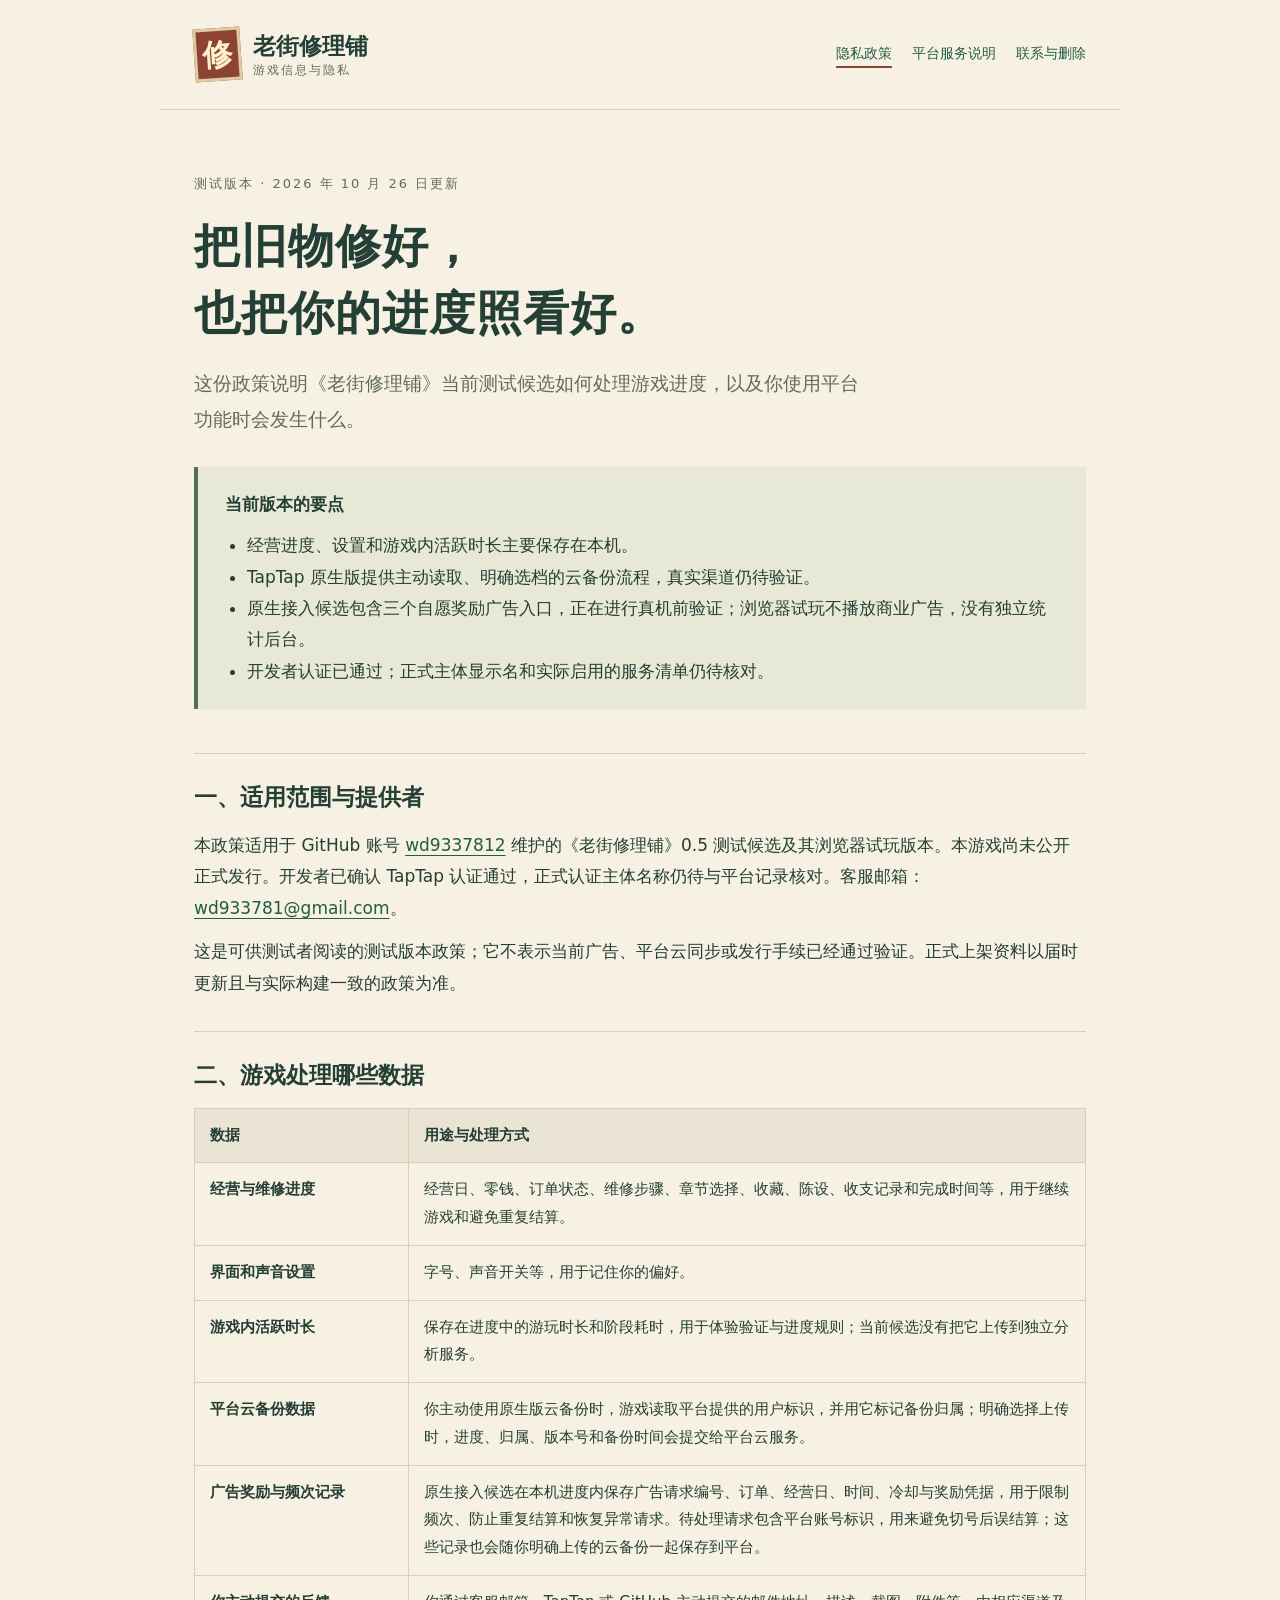
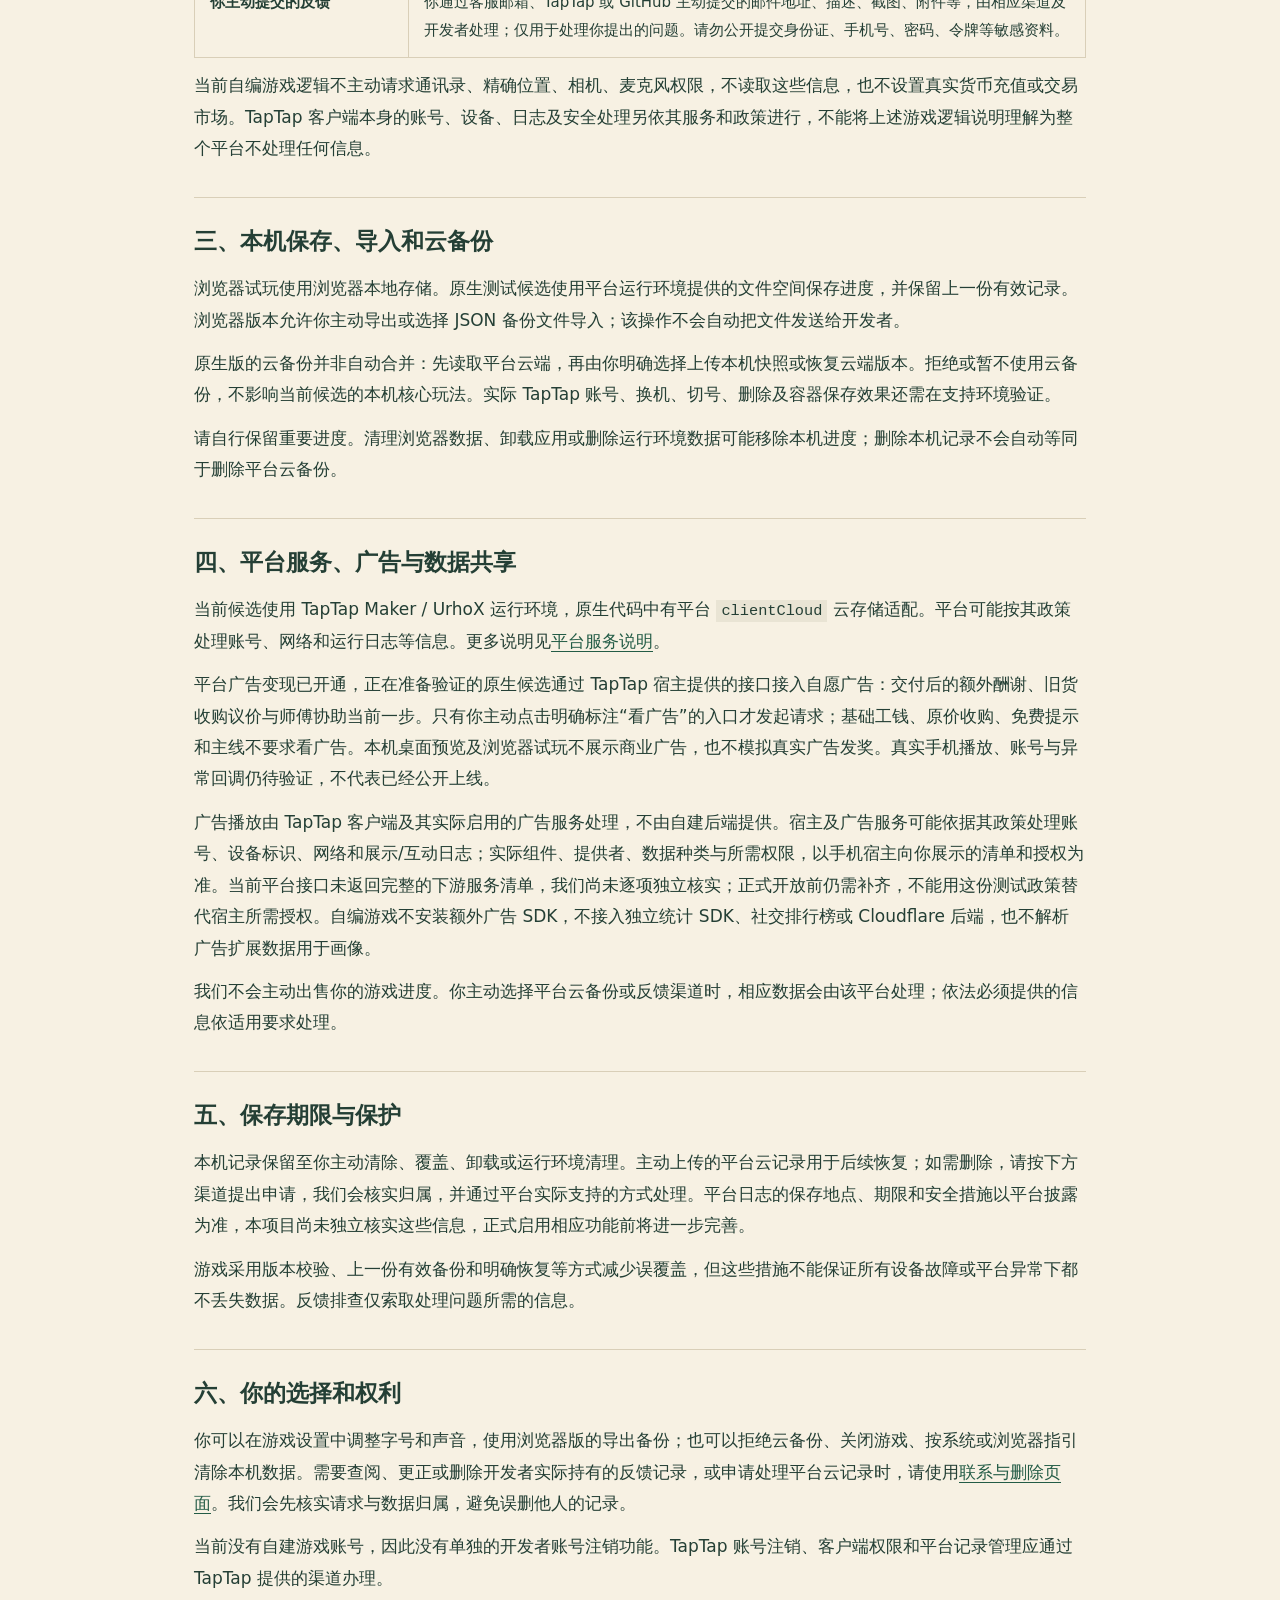
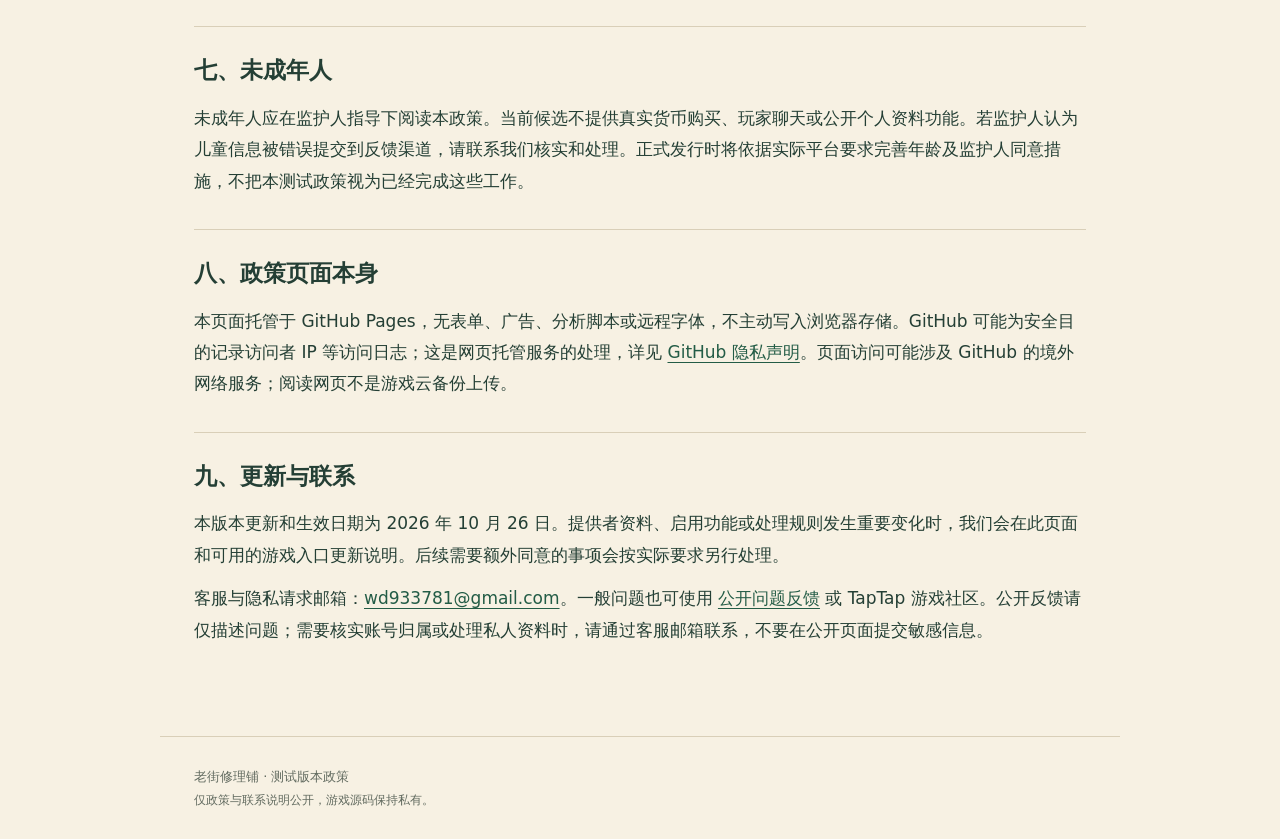
==== index.html @ c878b667 "Publish repair shop test privacy policy and service disclosures" ====
<!doctype html>
<html lang="zh-CN">
<head>
<meta charset="utf-8"><meta name="viewport" content="width=device-width,initial-scale=1">
<meta name="description" content="老街修理铺测试版本隐私政策：本机进度、主动云备份、平台服务及隐私联系渠道。">
<meta name="referrer" content="no-referrer"><meta name="color-scheme" content="light">
<title>隐私政策 · 老街修理铺</title>
<link rel="stylesheet" href="style.css">
</head>
<body>
<header><div class="brand"><span class="seal" aria-hidden="true">修</span><span>老街修理铺<small>游戏信息与隐私</small></span></div><nav aria-label="政策导航"><a aria-current="page" href="./">隐私政策</a><a href="services.html">平台服务说明</a><a href="contact.html">联系与删除</a></nav></header>
<main>
<p class="eyebrow">测试版本 · 2026 年 10 月 26 日更新</p>
<h1>把旧物修好，<br>也把你的进度照看好。</h1>
<p class="lead">这份政策说明《老街修理铺》当前测试候选如何处理游戏进度，以及你使用平台功能时会发生什么。</p>
<aside><strong>当前版本的要点</strong><ul><li>经营进度、设置和游戏内活跃时长主要保存在本机。</li><li>TapTap 原生版提供主动读取、明确选档的云备份流程，真实渠道仍待验证。</li><li>原生接入候选包含三个自愿奖励广告入口，正在进行真机前验证；浏览器试玩不播放商业广告，没有独立统计后台。</li><li>开发者认证已通过；正式主体显示名和实际启用的服务清单仍待核对。</li></ul></aside>
<section><h2>一、适用范围与提供者</h2><p>本政策适用于 GitHub 账号 <a href="https://github.com/wd9337812" rel="noopener noreferrer">wd9337812</a> 维护的《老街修理铺》0.5 测试候选及其浏览器试玩版本。本游戏尚未公开正式发行。开发者已确认 TapTap 认证通过，正式认证主体名称仍待与平台记录核对。客服邮箱：<a href="mailto:wd933781@gmail.com">wd933781@gmail.com</a>。</p><p>这是可供测试者阅读的测试版本政策；它不表示当前广告、平台云同步或发行手续已经通过验证。正式上架资料以届时更新且与实际构建一致的政策为准。</p></section>
<section><h2>二、游戏处理哪些数据</h2><div class="table-wrap"><table><thead><tr><th>数据</th><th>用途与处理方式</th></tr></thead><tbody><tr><td>经营与维修进度</td><td>经营日、零钱、订单状态、维修步骤、章节选择、收藏、陈设、收支记录和完成时间等，用于继续游戏和避免重复结算。</td></tr><tr><td>界面和声音设置</td><td>字号、声音开关等，用于记住你的偏好。</td></tr><tr><td>游戏内活跃时长</td><td>保存在进度中的游玩时长和阶段耗时，用于体验验证与进度规则；当前候选没有把它上传到独立分析服务。</td></tr><tr><td>平台云备份数据</td><td>你主动使用原生版云备份时，游戏读取平台提供的用户标识，并用它标记备份归属；明确选择上传时，进度、归属、版本号和备份时间会提交给平台云服务。</td></tr><tr><td>广告奖励与频次记录</td><td>原生接入候选在本机进度内保存广告请求编号、订单、经营日、时间、冷却与奖励凭据，用于限制频次、防止重复结算和恢复异常请求。待处理请求包含平台账号标识，用来避免切号后误结算；这些记录也会随你明确上传的云备份一起保存到平台。</td></tr><tr><td>你主动提交的反馈</td><td>你通过客服邮箱、TapTap 或 GitHub 主动提交的邮件地址、描述、截图、附件等，由相应渠道及开发者处理；仅用于处理你提出的问题。请勿公开提交身份证、手机号、密码、令牌等敏感资料。</td></tr></tbody></table></div><p>当前自编游戏逻辑不主动请求通讯录、精确位置、相机、麦克风权限，不读取这些信息，也不设置真实货币充值或交易市场。TapTap 客户端本身的账号、设备、日志及安全处理另依其服务和政策进行，不能将上述游戏逻辑说明理解为整个平台不处理任何信息。</p></section>
<section><h2>三、本机保存、导入和云备份</h2><p>浏览器试玩使用浏览器本地存储。原生测试候选使用平台运行环境提供的文件空间保存进度，并保留上一份有效记录。浏览器版本允许你主动导出或选择 JSON 备份文件导入；该操作不会自动把文件发送给开发者。</p><p>原生版的云备份并非自动合并：先读取平台云端，再由你明确选择上传本机快照或恢复云端版本。拒绝或暂不使用云备份，不影响当前候选的本机核心玩法。实际 TapTap 账号、换机、切号、删除及容器保存效果还需在支持环境验证。</p><p>请自行保留重要进度。清理浏览器数据、卸载应用或删除运行环境数据可能移除本机进度；删除本机记录不会自动等同于删除平台云备份。</p></section>
<section><h2>四、平台服务、广告与数据共享</h2><p>当前候选使用 TapTap Maker / UrhoX 运行环境，原生代码中有平台 <code>clientCloud</code> 云存储适配。平台可能按其政策处理账号、网络和运行日志等信息。更多说明见<a href="services.html">平台服务说明</a>。</p><p>平台广告变现已开通，正在准备验证的原生候选通过 TapTap 宿主提供的接口接入自愿广告：交付后的额外酬谢、旧货收购议价与师傅协助当前一步。只有你主动点击明确标注“看广告”的入口才发起请求；基础工钱、原价收购、免费提示和主线不要求看广告。本机桌面预览及浏览器试玩不展示商业广告，也不模拟真实广告发奖。真实手机播放、账号与异常回调仍待验证，不代表已经公开上线。</p><p>广告播放由 TapTap 客户端及其实际启用的广告服务处理，不由自建后端提供。宿主及广告服务可能依据其政策处理账号、设备标识、网络和展示/互动日志；实际组件、提供者、数据种类与所需权限，以手机宿主向你展示的清单和授权为准。当前平台接口未返回完整的下游服务清单，我们尚未逐项独立核实；正式开放前仍需补齐，不能用这份测试政策替代宿主所需授权。自编游戏不安装额外广告 SDK，不接入独立统计 SDK、社交排行榜或 Cloudflare 后端，也不解析广告扩展数据用于画像。</p><p>我们不会主动出售你的游戏进度。你主动选择平台云备份或反馈渠道时，相应数据会由该平台处理；依法必须提供的信息依适用要求处理。</p></section>
<section><h2>五、保存期限与保护</h2><p>本机记录保留至你主动清除、覆盖、卸载或运行环境清理。主动上传的平台云记录用于后续恢复；如需删除，请按下方渠道提出申请，我们会核实归属，并通过平台实际支持的方式处理。平台日志的保存地点、期限和安全措施以平台披露为准，本项目尚未独立核实这些信息，正式启用相应功能前将进一步完善。</p><p>游戏采用版本校验、上一份有效备份和明确恢复等方式减少误覆盖，但这些措施不能保证所有设备故障或平台异常下都不丢失数据。反馈排查仅索取处理问题所需的信息。</p></section>
<section><h2>六、你的选择和权利</h2><p>你可以在游戏设置中调整字号和声音，使用浏览器版的导出备份；也可以拒绝云备份、关闭游戏、按系统或浏览器指引清除本机数据。需要查阅、更正或删除开发者实际持有的反馈记录，或申请处理平台云记录时，请使用<a href="contact.html">联系与删除页面</a>。我们会先核实请求与数据归属，避免误删他人的记录。</p><p>当前没有自建游戏账号，因此没有单独的开发者账号注销功能。TapTap 账号注销、客户端权限和平台记录管理应通过 TapTap 提供的渠道办理。</p></section>
<section><h2>七、未成年人</h2><p>未成年人应在监护人指导下阅读本政策。当前候选不提供真实货币购买、玩家聊天或公开个人资料功能。若监护人认为儿童信息被错误提交到反馈渠道，请联系我们核实和处理。正式发行时将依据实际平台要求完善年龄及监护人同意措施，不把本测试政策视为已经完成这些工作。</p></section>
<section><h2>八、政策页面本身</h2><p>本页面托管于 GitHub Pages，无表单、广告、分析脚本或远程字体，不主动写入浏览器存储。GitHub 可能为安全目的记录访问者 IP 等访问日志；这是网页托管服务的处理，详见 <a href="https://docs.github.com/en/site-policy/privacy-policies/github-general-privacy-statement" rel="noopener noreferrer">GitHub 隐私声明</a>。页面访问可能涉及 GitHub 的境外网络服务；阅读网页不是游戏云备份上传。</p></section>
<section><h2>九、更新与联系</h2><p>本版本更新和生效日期为 2026 年 10 月 26 日。提供者资料、启用功能或处理规则发生重要变化时，我们会在此页面和可用的游戏入口更新说明。后续需要额外同意的事项会按实际要求另行处理。</p><p>客服与隐私请求邮箱：<a href="mailto:wd933781@gmail.com">wd933781@gmail.com</a>。一般问题也可使用 <a href="https://github.com/wd9337812/repairstore-privacy/issues" rel="noopener noreferrer">公开问题反馈</a> 或 TapTap 游戏社区。公开反馈请仅描述问题；需要核实账号归属或处理私人资料时，请通过客服邮箱联系，不要在公开页面提交敏感信息。</p></section>
</main><footer>老街修理铺 · 测试版本政策<span>仅政策与联系说明公开，游戏源码保持私有。</span></footer>
</body></html>
---- style.css ----
:root{color-scheme:light;--ink:#243f35;--muted:#626b60;--paper:#f7f1e3;--line:#d9cfb8;--accent:#8d4234}*{box-sizing:border-box}html{scroll-behavior:smooth}body{margin:0;background:var(--paper);color:var(--ink);font:17px/1.85 system-ui,-apple-system,"Microsoft YaHei",sans-serif}a{color:#235c46;text-underline-offset:4px;overflow-wrap:anywhere}a:hover{color:var(--accent)}header,main,footer{max-width:960px;margin:auto;padding:28px 34px}header{display:flex;justify-content:space-between;gap:22px;align-items:center;border-bottom:1px solid var(--line)}.brand{display:flex;align-items:center;gap:12px;font-weight:700;font-size:23px;line-height:1.4}.brand small{display:block;font-size:12px;font-weight:400;color:var(--muted);letter-spacing:2px}.seal{display:grid;place-items:center;background:var(--accent);color:#fff0cc;width:47px;height:53px;font-size:30px;transform:rotate(-4deg);border:3px solid #decba3}nav{display:flex;gap:20px;font-size:14px}nav a{text-decoration:none}nav a[aria-current]{border-bottom:2px solid var(--accent)}main{padding-top:50px;padding-bottom:58px}.eyebrow{font-size:13px;letter-spacing:2px;color:var(--muted)}h1{font-size:clamp(29px,5vw,46px);line-height:1.45;letter-spacing:1px;margin:17px 0 20px}h2{font-size:23px;line-height:1.5;margin:0 0 15px}.lead{max-width:680px;font-size:19px;color:var(--muted)}aside{margin:30px 0 44px;padding:22px 27px;background:#e8e8d6;border-left:4px solid #526e52}aside ul{padding-left:22px;margin:10px 0 0}section{margin:32px 0;padding-top:26px;border-top:1px solid var(--line)}p{margin:12px 0}table{width:100%;border-collapse:collapse;min-width:0;font-size:15px}td,th{border:1px solid var(--line);padding:13px 15px;text-align:left;vertical-align:top}th{background:#e9e4d4}td:first-child{width:24%;font-weight:600}.table-wrap{width:100%;overflow-x:auto}code{padding:2px 5px;background:#e9e4d4;font-size:.9em}footer{border-top:1px solid var(--line);font-size:13px;color:var(--muted)}footer span{display:block;font-size:12px}@media(max-width:600px){body{font-size:16px}header,main,footer{padding-left:20px;padding-right:20px}header{align-items:flex-start;flex-direction:column;padding-top:20px;padding-bottom:20px;gap:16px}nav{gap:20px;font-size:14px}main{padding-top:27px}h2{font-size:21px}.lead{font-size:17px}aside{padding:17px 18px}td,th{padding:10px 9px;font-size:14px}td:first-child{width:29%}}@media(prefers-reduced-motion:reduce){html{scroll-behavior:auto}}@media print{body{background:white}header nav{display:none}main{padding-top:12px}a{color:inherit}aside{break-inside:avoid}section{break-inside:auto}}
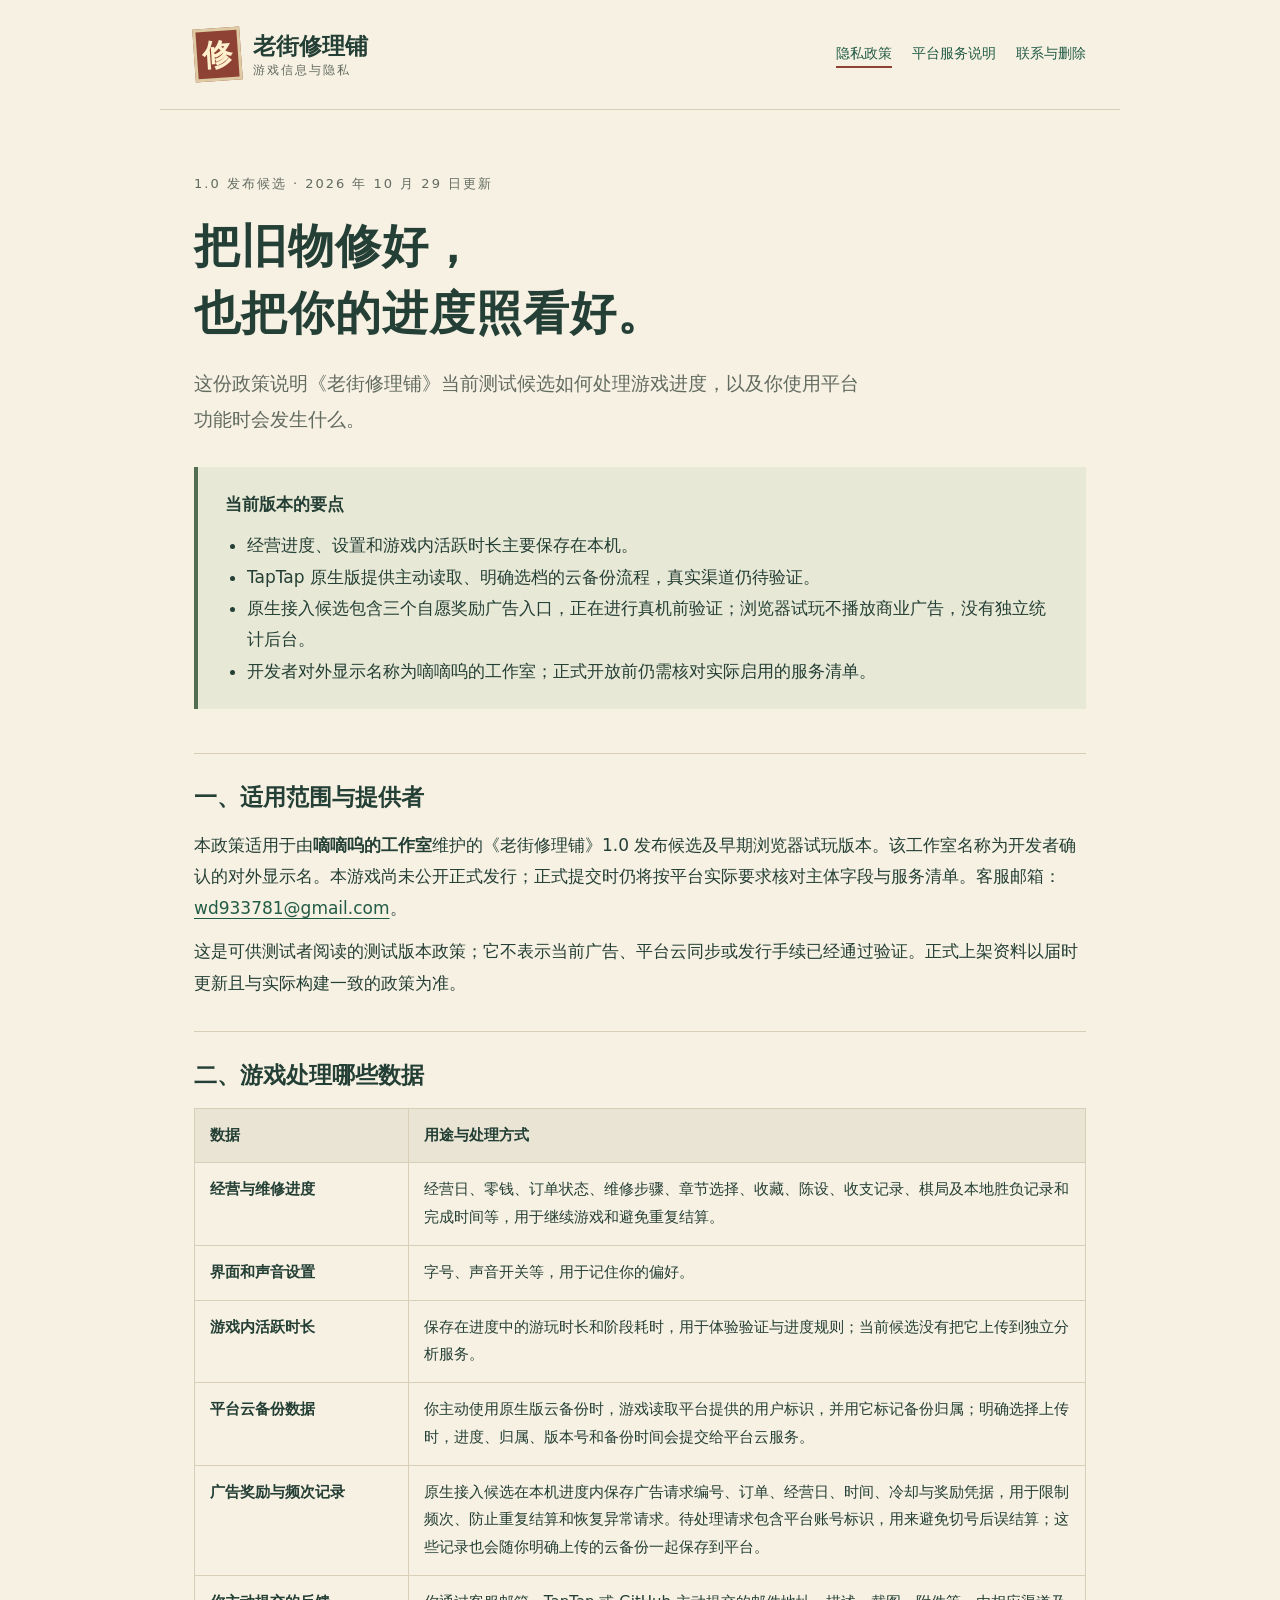
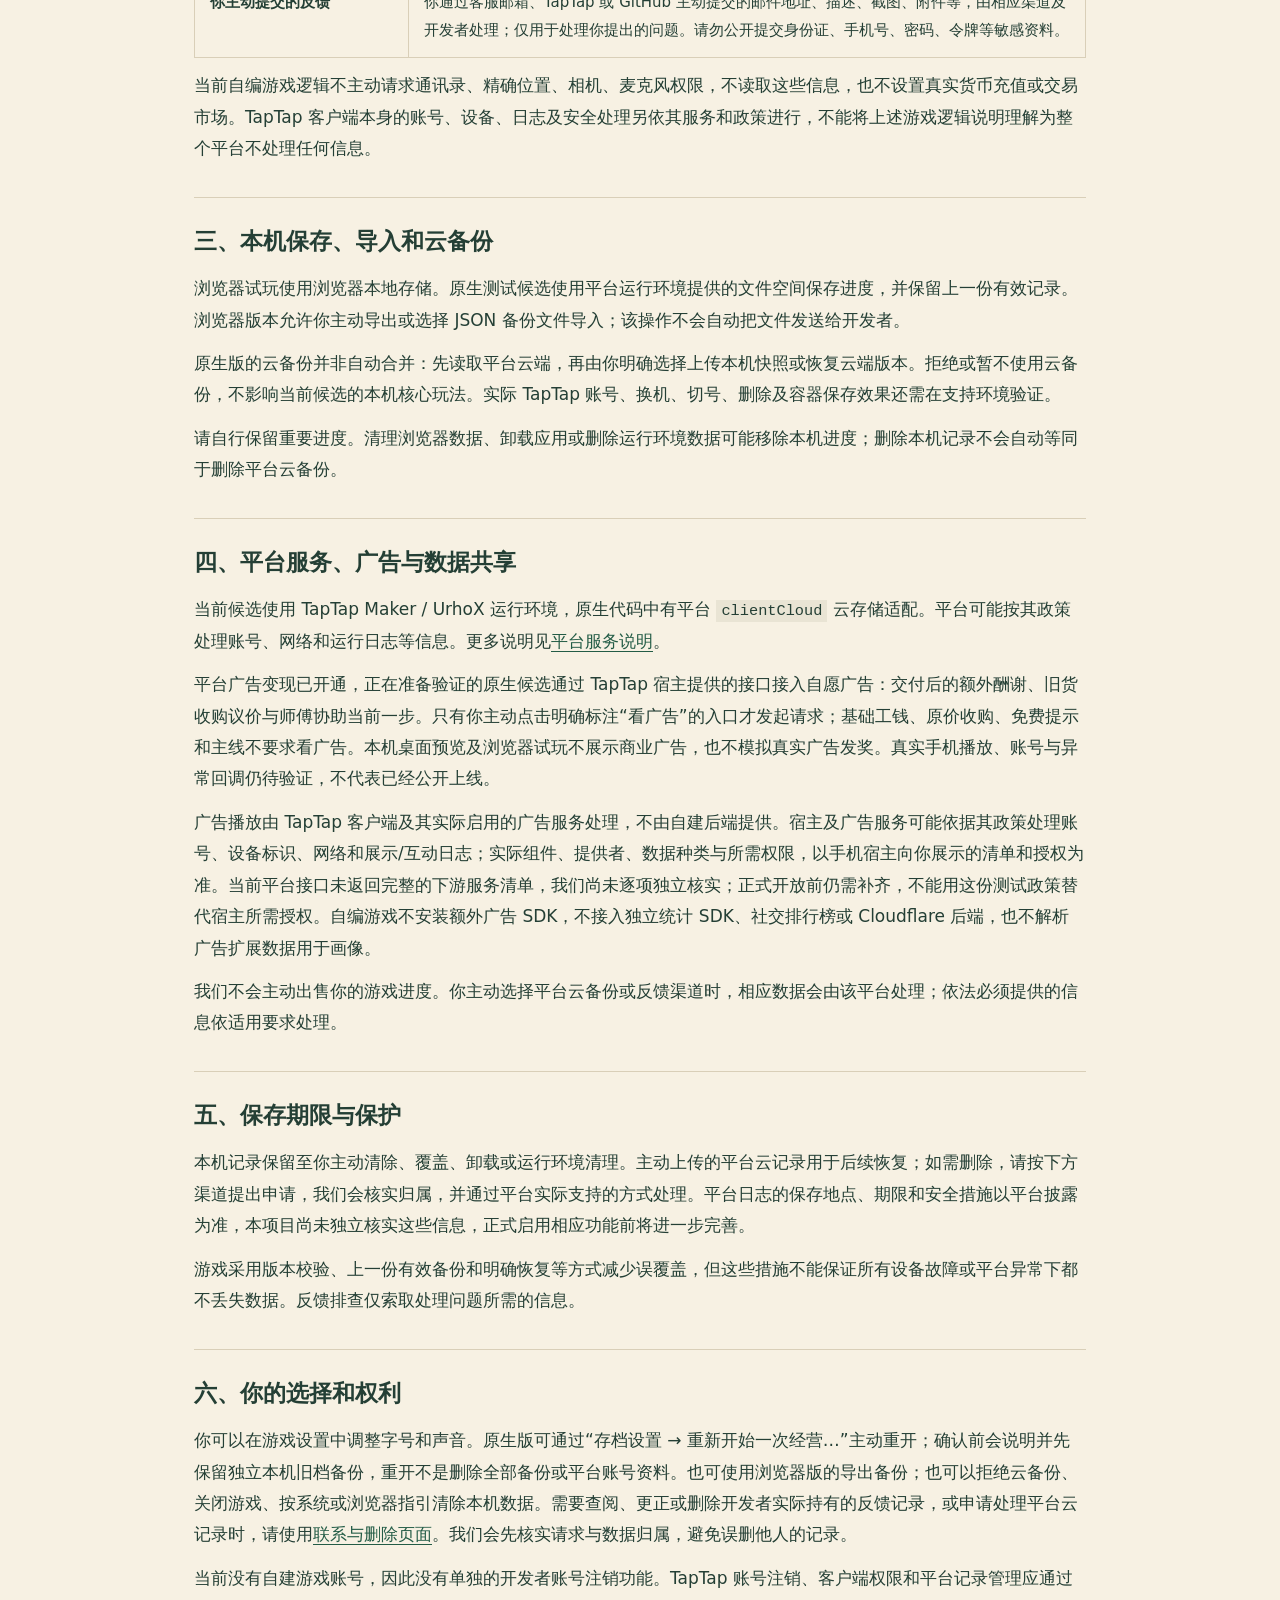
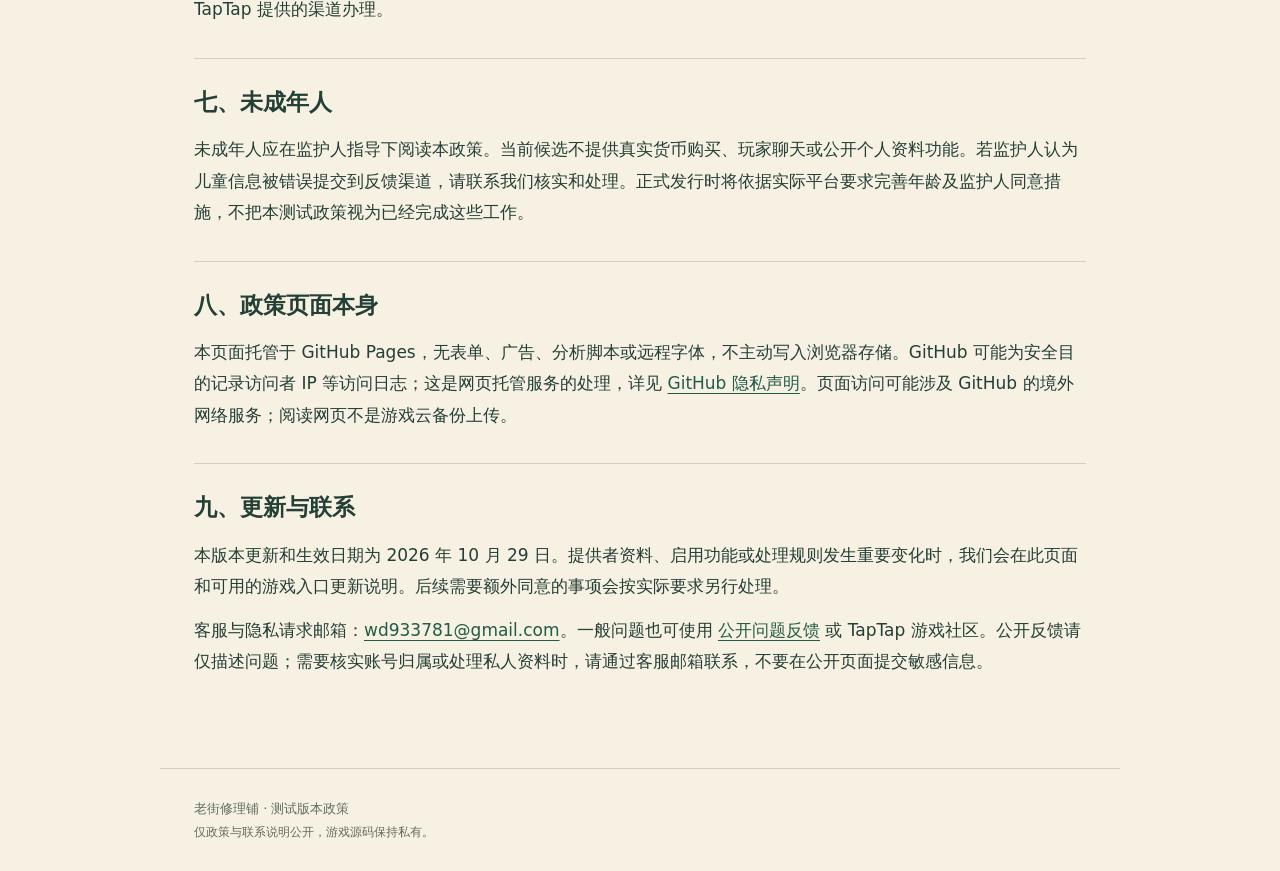
==== commit 8dbd1866: "Update candidate policy for confirmed studio and v1.0 progress" ====
--- a/index.html
+++ b/index.html
@@ -10,18 +10,18 @@
 <body>
 <header><div class="brand"><span class="seal" aria-hidden="true">修</span><span>老街修理铺<small>游戏信息与隐私</small></span></div><nav aria-label="政策导航"><a aria-current="page" href="./">隐私政策</a><a href="services.html">平台服务说明</a><a href="contact.html">联系与删除</a></nav></header>
 <main>
-<p class="eyebrow">测试版本 · 2026 年 10 月 26 日更新</p>
+<p class="eyebrow">1.0 发布候选 · 2026 年 10 月 29 日更新</p>
 <h1>把旧物修好，<br>也把你的进度照看好。</h1>
 <p class="lead">这份政策说明《老街修理铺》当前测试候选如何处理游戏进度，以及你使用平台功能时会发生什么。</p>
-<aside><strong>当前版本的要点</strong><ul><li>经营进度、设置和游戏内活跃时长主要保存在本机。</li><li>TapTap 原生版提供主动读取、明确选档的云备份流程，真实渠道仍待验证。</li><li>原生接入候选包含三个自愿奖励广告入口，正在进行真机前验证；浏览器试玩不播放商业广告，没有独立统计后台。</li><li>开发者认证已通过；正式主体显示名和实际启用的服务清单仍待核对。</li></ul></aside>
-<section><h2>一、适用范围与提供者</h2><p>本政策适用于 GitHub 账号 <a href="https://github.com/wd9337812" rel="noopener noreferrer">wd9337812</a> 维护的《老街修理铺》0.5 测试候选及其浏览器试玩版本。本游戏尚未公开正式发行。开发者已确认 TapTap 认证通过，正式认证主体名称仍待与平台记录核对。客服邮箱：<a href="mailto:wd933781@gmail.com">wd933781@gmail.com</a>。</p><p>这是可供测试者阅读的测试版本政策；它不表示当前广告、平台云同步或发行手续已经通过验证。正式上架资料以届时更新且与实际构建一致的政策为准。</p></section>
-<section><h2>二、游戏处理哪些数据</h2><div class="table-wrap"><table><thead><tr><th>数据</th><th>用途与处理方式</th></tr></thead><tbody><tr><td>经营与维修进度</td><td>经营日、零钱、订单状态、维修步骤、章节选择、收藏、陈设、收支记录和完成时间等，用于继续游戏和避免重复结算。</td></tr><tr><td>界面和声音设置</td><td>字号、声音开关等，用于记住你的偏好。</td></tr><tr><td>游戏内活跃时长</td><td>保存在进度中的游玩时长和阶段耗时，用于体验验证与进度规则；当前候选没有把它上传到独立分析服务。</td></tr><tr><td>平台云备份数据</td><td>你主动使用原生版云备份时，游戏读取平台提供的用户标识，并用它标记备份归属；明确选择上传时，进度、归属、版本号和备份时间会提交给平台云服务。</td></tr><tr><td>广告奖励与频次记录</td><td>原生接入候选在本机进度内保存广告请求编号、订单、经营日、时间、冷却与奖励凭据，用于限制频次、防止重复结算和恢复异常请求。待处理请求包含平台账号标识，用来避免切号后误结算；这些记录也会随你明确上传的云备份一起保存到平台。</td></tr><tr><td>你主动提交的反馈</td><td>你通过客服邮箱、TapTap 或 GitHub 主动提交的邮件地址、描述、截图、附件等，由相应渠道及开发者处理；仅用于处理你提出的问题。请勿公开提交身份证、手机号、密码、令牌等敏感资料。</td></tr></tbody></table></div><p>当前自编游戏逻辑不主动请求通讯录、精确位置、相机、麦克风权限，不读取这些信息，也不设置真实货币充值或交易市场。TapTap 客户端本身的账号、设备、日志及安全处理另依其服务和政策进行，不能将上述游戏逻辑说明理解为整个平台不处理任何信息。</p></section>
+<aside><strong>当前版本的要点</strong><ul><li>经营进度、设置和游戏内活跃时长主要保存在本机。</li><li>TapTap 原生版提供主动读取、明确选档的云备份流程，真实渠道仍待验证。</li><li>原生接入候选包含三个自愿奖励广告入口，正在进行真机前验证；浏览器试玩不播放商业广告，没有独立统计后台。</li><li>开发者对外显示名称为嘀嘀呜的工作室；正式开放前仍需核对实际启用的服务清单。</li></ul></aside>
+<section><h2>一、适用范围与提供者</h2><p>本政策适用于由<strong>嘀嘀呜的工作室</strong>维护的《老街修理铺》1.0 发布候选及早期浏览器试玩版本。该工作室名称为开发者确认的对外显示名。本游戏尚未公开正式发行；正式提交时仍将按平台实际要求核对主体字段与服务清单。客服邮箱：<a href="mailto:wd933781@gmail.com">wd933781@gmail.com</a>。</p><p>这是可供测试者阅读的测试版本政策；它不表示当前广告、平台云同步或发行手续已经通过验证。正式上架资料以届时更新且与实际构建一致的政策为准。</p></section>
+<section><h2>二、游戏处理哪些数据</h2><div class="table-wrap"><table><thead><tr><th>数据</th><th>用途与处理方式</th></tr></thead><tbody><tr><td>经营与维修进度</td><td>经营日、零钱、订单状态、维修步骤、章节选择、收藏、陈设、收支记录、棋局及本地胜负记录和完成时间等，用于继续游戏和避免重复结算。</td></tr><tr><td>界面和声音设置</td><td>字号、声音开关等，用于记住你的偏好。</td></tr><tr><td>游戏内活跃时长</td><td>保存在进度中的游玩时长和阶段耗时，用于体验验证与进度规则；当前候选没有把它上传到独立分析服务。</td></tr><tr><td>平台云备份数据</td><td>你主动使用原生版云备份时，游戏读取平台提供的用户标识，并用它标记备份归属；明确选择上传时，进度、归属、版本号和备份时间会提交给平台云服务。</td></tr><tr><td>广告奖励与频次记录</td><td>原生接入候选在本机进度内保存广告请求编号、订单、经营日、时间、冷却与奖励凭据，用于限制频次、防止重复结算和恢复异常请求。待处理请求包含平台账号标识，用来避免切号后误结算；这些记录也会随你明确上传的云备份一起保存到平台。</td></tr><tr><td>你主动提交的反馈</td><td>你通过客服邮箱、TapTap 或 GitHub 主动提交的邮件地址、描述、截图、附件等，由相应渠道及开发者处理；仅用于处理你提出的问题。请勿公开提交身份证、手机号、密码、令牌等敏感资料。</td></tr></tbody></table></div><p>当前自编游戏逻辑不主动请求通讯录、精确位置、相机、麦克风权限，不读取这些信息，也不设置真实货币充值或交易市场。TapTap 客户端本身的账号、设备、日志及安全处理另依其服务和政策进行，不能将上述游戏逻辑说明理解为整个平台不处理任何信息。</p></section>
 <section><h2>三、本机保存、导入和云备份</h2><p>浏览器试玩使用浏览器本地存储。原生测试候选使用平台运行环境提供的文件空间保存进度，并保留上一份有效记录。浏览器版本允许你主动导出或选择 JSON 备份文件导入；该操作不会自动把文件发送给开发者。</p><p>原生版的云备份并非自动合并：先读取平台云端，再由你明确选择上传本机快照或恢复云端版本。拒绝或暂不使用云备份，不影响当前候选的本机核心玩法。实际 TapTap 账号、换机、切号、删除及容器保存效果还需在支持环境验证。</p><p>请自行保留重要进度。清理浏览器数据、卸载应用或删除运行环境数据可能移除本机进度；删除本机记录不会自动等同于删除平台云备份。</p></section>
 <section><h2>四、平台服务、广告与数据共享</h2><p>当前候选使用 TapTap Maker / UrhoX 运行环境，原生代码中有平台 <code>clientCloud</code> 云存储适配。平台可能按其政策处理账号、网络和运行日志等信息。更多说明见<a href="services.html">平台服务说明</a>。</p><p>平台广告变现已开通，正在准备验证的原生候选通过 TapTap 宿主提供的接口接入自愿广告：交付后的额外酬谢、旧货收购议价与师傅协助当前一步。只有你主动点击明确标注“看广告”的入口才发起请求；基础工钱、原价收购、免费提示和主线不要求看广告。本机桌面预览及浏览器试玩不展示商业广告，也不模拟真实广告发奖。真实手机播放、账号与异常回调仍待验证，不代表已经公开上线。</p><p>广告播放由 TapTap 客户端及其实际启用的广告服务处理，不由自建后端提供。宿主及广告服务可能依据其政策处理账号、设备标识、网络和展示/互动日志；实际组件、提供者、数据种类与所需权限，以手机宿主向你展示的清单和授权为准。当前平台接口未返回完整的下游服务清单，我们尚未逐项独立核实；正式开放前仍需补齐，不能用这份测试政策替代宿主所需授权。自编游戏不安装额外广告 SDK，不接入独立统计 SDK、社交排行榜或 Cloudflare 后端，也不解析广告扩展数据用于画像。</p><p>我们不会主动出售你的游戏进度。你主动选择平台云备份或反馈渠道时，相应数据会由该平台处理；依法必须提供的信息依适用要求处理。</p></section>
 <section><h2>五、保存期限与保护</h2><p>本机记录保留至你主动清除、覆盖、卸载或运行环境清理。主动上传的平台云记录用于后续恢复；如需删除，请按下方渠道提出申请，我们会核实归属，并通过平台实际支持的方式处理。平台日志的保存地点、期限和安全措施以平台披露为准，本项目尚未独立核实这些信息，正式启用相应功能前将进一步完善。</p><p>游戏采用版本校验、上一份有效备份和明确恢复等方式减少误覆盖，但这些措施不能保证所有设备故障或平台异常下都不丢失数据。反馈排查仅索取处理问题所需的信息。</p></section>
-<section><h2>六、你的选择和权利</h2><p>你可以在游戏设置中调整字号和声音，使用浏览器版的导出备份；也可以拒绝云备份、关闭游戏、按系统或浏览器指引清除本机数据。需要查阅、更正或删除开发者实际持有的反馈记录，或申请处理平台云记录时，请使用<a href="contact.html">联系与删除页面</a>。我们会先核实请求与数据归属，避免误删他人的记录。</p><p>当前没有自建游戏账号，因此没有单独的开发者账号注销功能。TapTap 账号注销、客户端权限和平台记录管理应通过 TapTap 提供的渠道办理。</p></section>
+<section><h2>六、你的选择和权利</h2><p>你可以在游戏设置中调整字号和声音。原生版可通过“存档设置 → 重新开始一次经营…”主动重开；确认前会说明并先保留独立本机旧档备份，重开不是删除全部备份或平台账号资料。也可使用浏览器版的导出备份；也可以拒绝云备份、关闭游戏、按系统或浏览器指引清除本机数据。需要查阅、更正或删除开发者实际持有的反馈记录，或申请处理平台云记录时，请使用<a href="contact.html">联系与删除页面</a>。我们会先核实请求与数据归属，避免误删他人的记录。</p><p>当前没有自建游戏账号，因此没有单独的开发者账号注销功能。TapTap 账号注销、客户端权限和平台记录管理应通过 TapTap 提供的渠道办理。</p></section>
 <section><h2>七、未成年人</h2><p>未成年人应在监护人指导下阅读本政策。当前候选不提供真实货币购买、玩家聊天或公开个人资料功能。若监护人认为儿童信息被错误提交到反馈渠道，请联系我们核实和处理。正式发行时将依据实际平台要求完善年龄及监护人同意措施，不把本测试政策视为已经完成这些工作。</p></section>
 <section><h2>八、政策页面本身</h2><p>本页面托管于 GitHub Pages，无表单、广告、分析脚本或远程字体，不主动写入浏览器存储。GitHub 可能为安全目的记录访问者 IP 等访问日志；这是网页托管服务的处理，详见 <a href="https://docs.github.com/en/site-policy/privacy-policies/github-general-privacy-statement" rel="noopener noreferrer">GitHub 隐私声明</a>。页面访问可能涉及 GitHub 的境外网络服务；阅读网页不是游戏云备份上传。</p></section>
-<section><h2>九、更新与联系</h2><p>本版本更新和生效日期为 2026 年 10 月 26 日。提供者资料、启用功能或处理规则发生重要变化时，我们会在此页面和可用的游戏入口更新说明。后续需要额外同意的事项会按实际要求另行处理。</p><p>客服与隐私请求邮箱：<a href="mailto:wd933781@gmail.com">wd933781@gmail.com</a>。一般问题也可使用 <a href="https://github.com/wd9337812/repairstore-privacy/issues" rel="noopener noreferrer">公开问题反馈</a> 或 TapTap 游戏社区。公开反馈请仅描述问题；需要核实账号归属或处理私人资料时，请通过客服邮箱联系，不要在公开页面提交敏感信息。</p></section>
+<section><h2>九、更新与联系</h2><p>本版本更新和生效日期为 2026 年 10 月 29 日。提供者资料、启用功能或处理规则发生重要变化时，我们会在此页面和可用的游戏入口更新说明。后续需要额外同意的事项会按实际要求另行处理。</p><p>客服与隐私请求邮箱：<a href="mailto:wd933781@gmail.com">wd933781@gmail.com</a>。一般问题也可使用 <a href="https://github.com/wd9337812/repairstore-privacy/issues" rel="noopener noreferrer">公开问题反馈</a> 或 TapTap 游戏社区。公开反馈请仅描述问题；需要核实账号归属或处理私人资料时，请通过客服邮箱联系，不要在公开页面提交敏感信息。</p></section>
 </main><footer>老街修理铺 · 测试版本政策<span>仅政策与联系说明公开，游戏源码保持私有。</span></footer>
 </body></html>
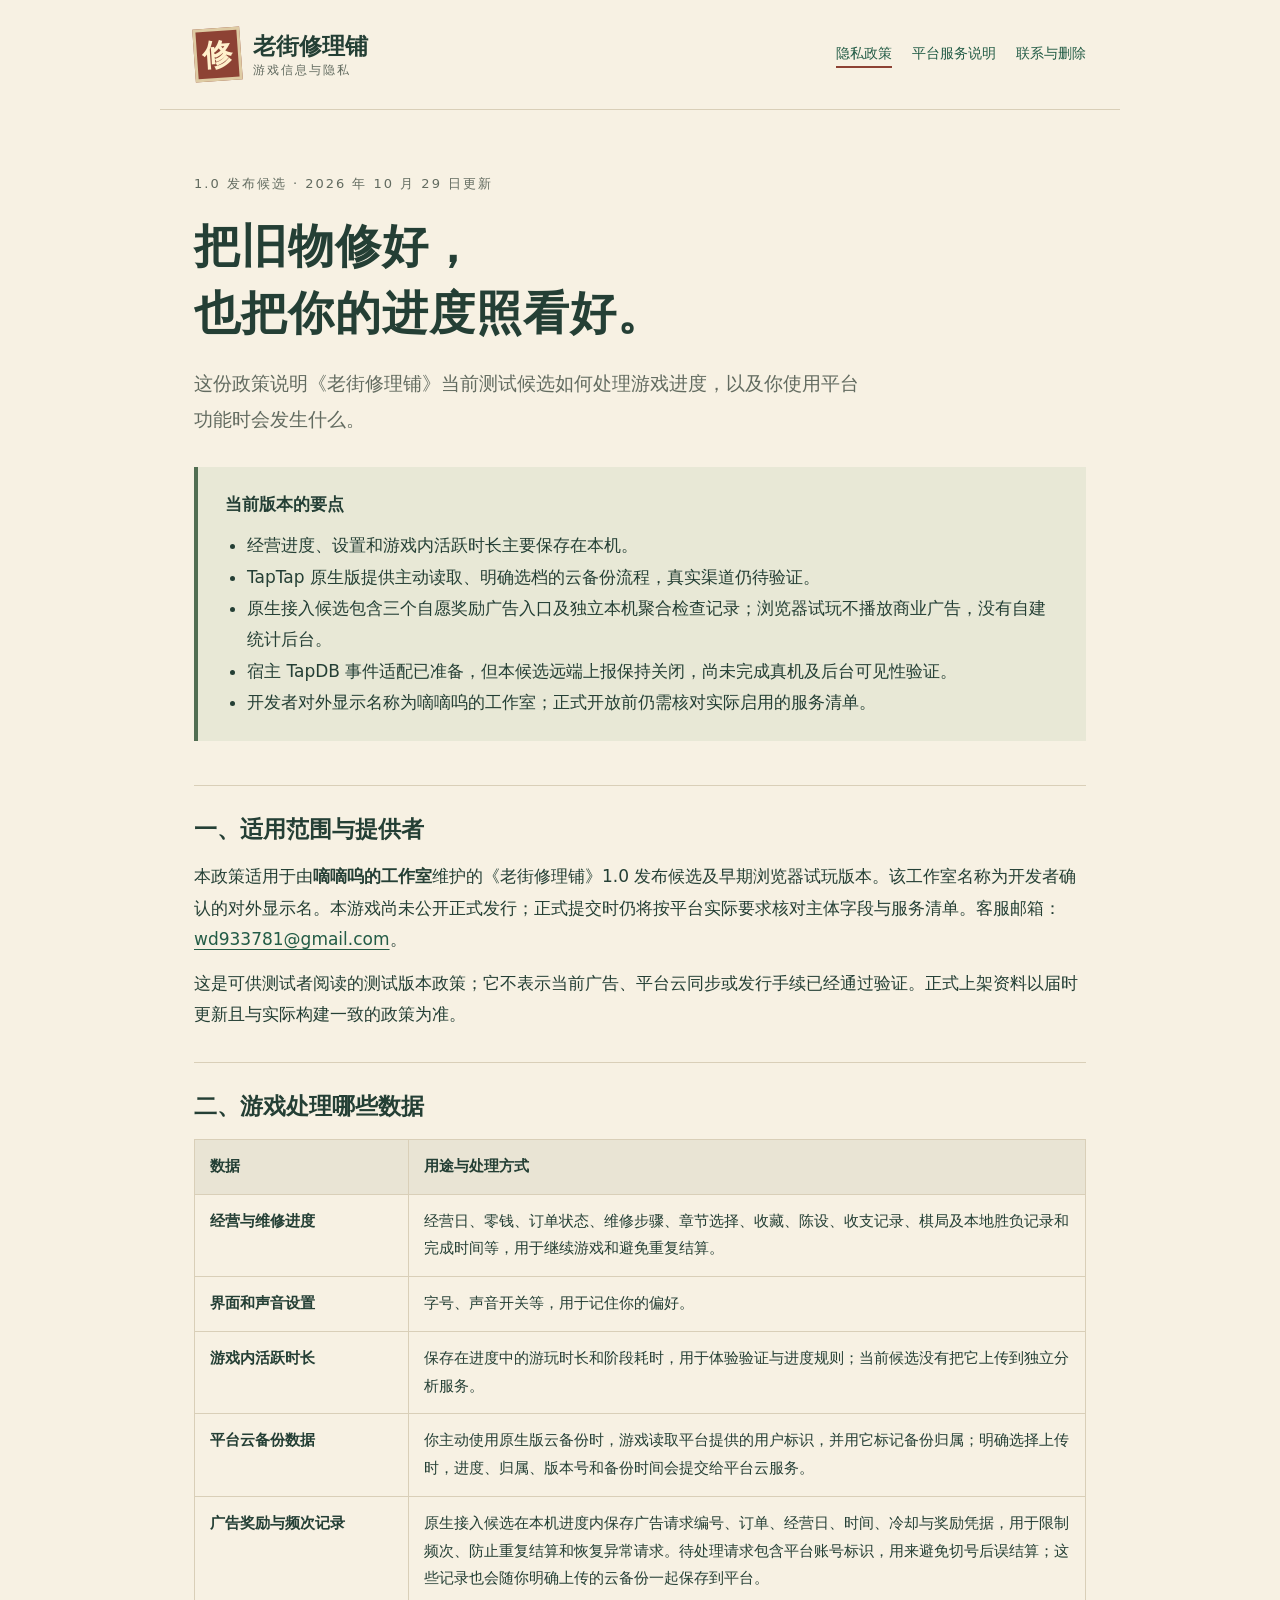
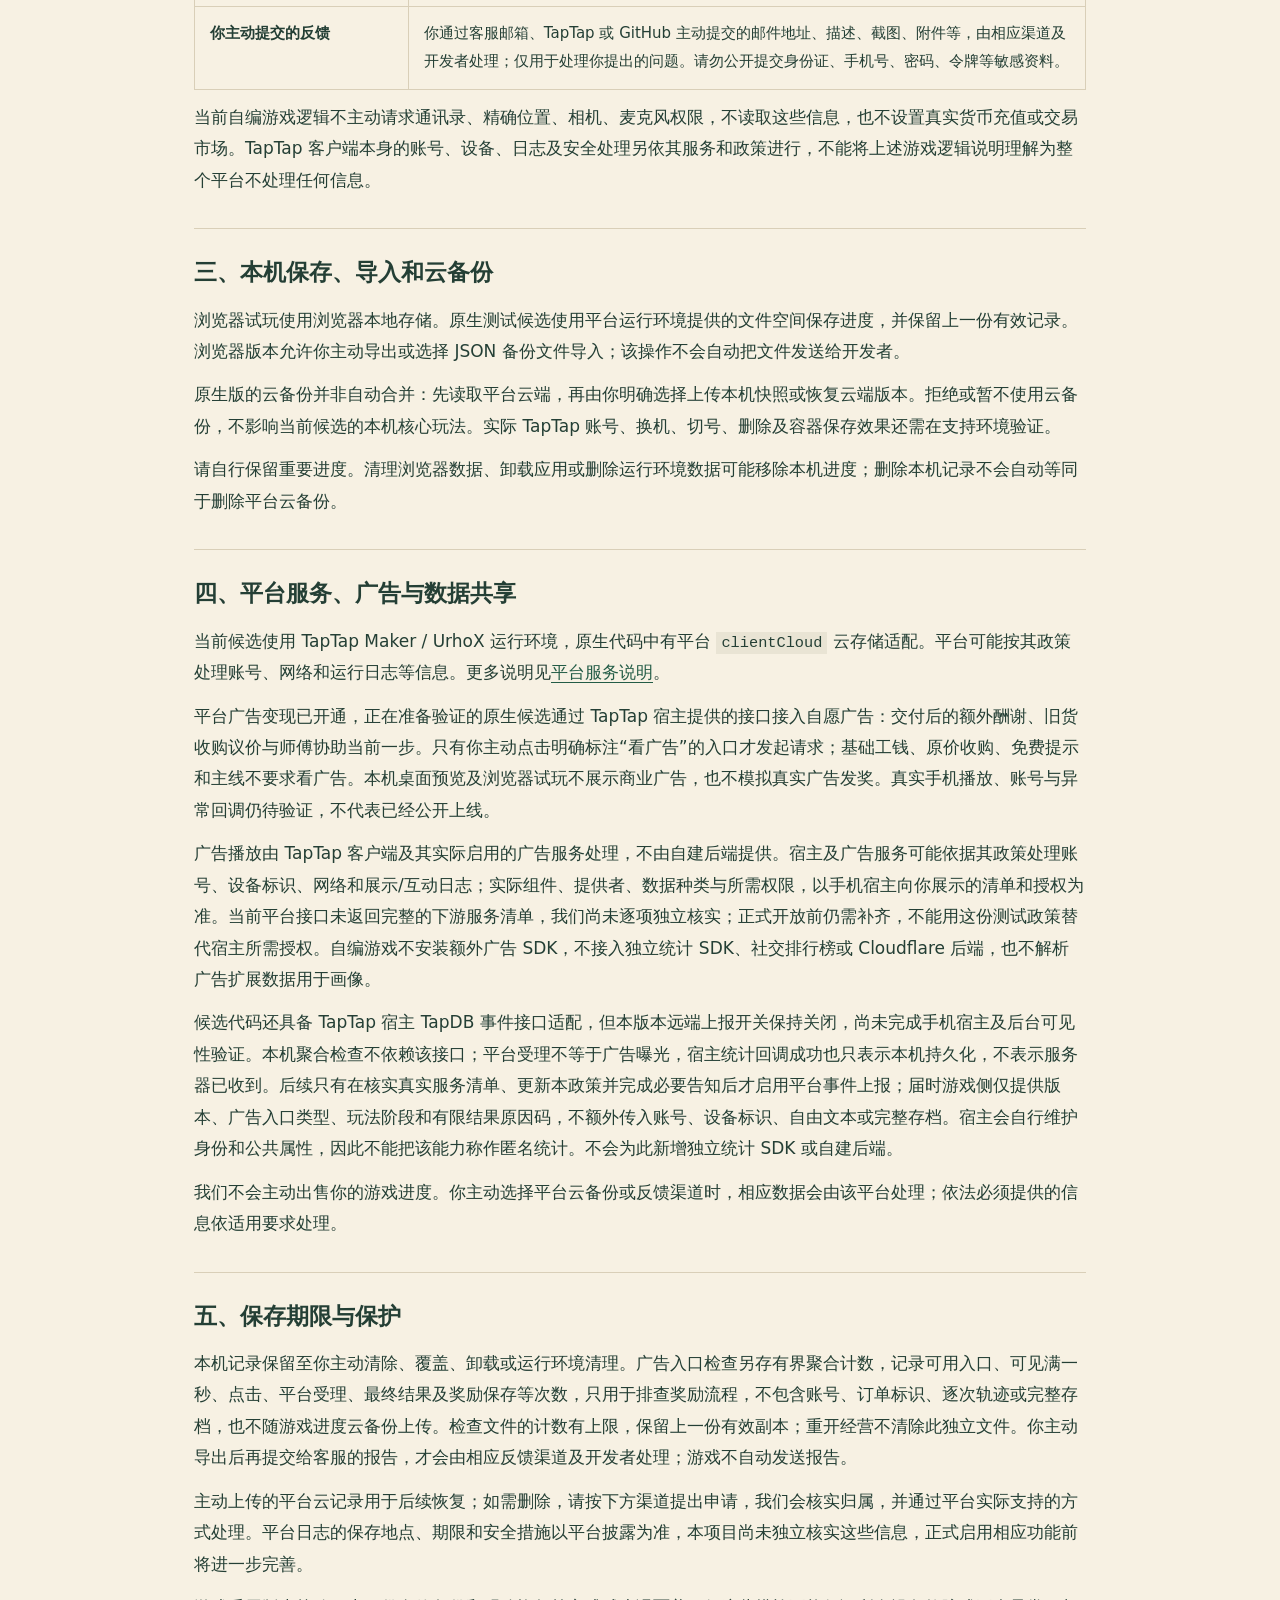
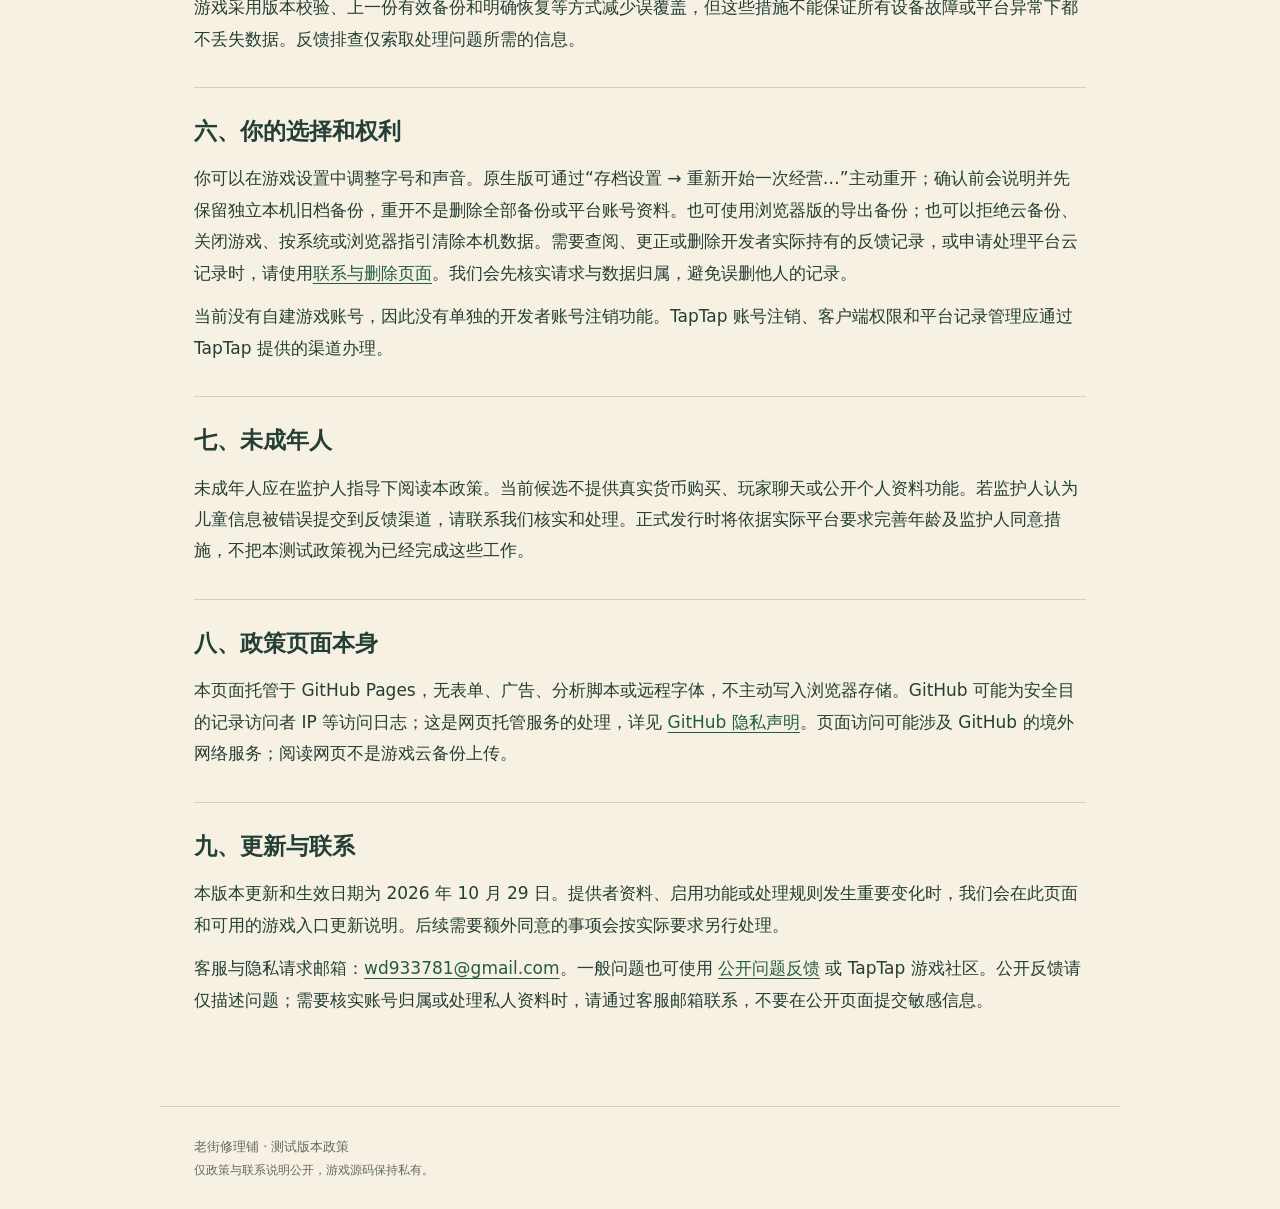
==== commit 5fce9ad9: "Document local ad diagnostics and disabled remote analytics" ====
--- a/index.html
+++ b/index.html
@@ -13,12 +13,12 @@
 <p class="eyebrow">1.0 发布候选 · 2026 年 10 月 29 日更新</p>
 <h1>把旧物修好，<br>也把你的进度照看好。</h1>
 <p class="lead">这份政策说明《老街修理铺》当前测试候选如何处理游戏进度，以及你使用平台功能时会发生什么。</p>
-<aside><strong>当前版本的要点</strong><ul><li>经营进度、设置和游戏内活跃时长主要保存在本机。</li><li>TapTap 原生版提供主动读取、明确选档的云备份流程，真实渠道仍待验证。</li><li>原生接入候选包含三个自愿奖励广告入口，正在进行真机前验证；浏览器试玩不播放商业广告，没有独立统计后台。</li><li>开发者对外显示名称为嘀嘀呜的工作室；正式开放前仍需核对实际启用的服务清单。</li></ul></aside>
+<aside><strong>当前版本的要点</strong><ul><li>经营进度、设置和游戏内活跃时长主要保存在本机。</li><li>TapTap 原生版提供主动读取、明确选档的云备份流程，真实渠道仍待验证。</li><li>原生接入候选包含三个自愿奖励广告入口及独立本机聚合检查记录；浏览器试玩不播放商业广告，没有自建统计后台。</li><li>宿主 TapDB 事件适配已准备，但本候选远端上报保持关闭，尚未完成真机及后台可见性验证。</li><li>开发者对外显示名称为嘀嘀呜的工作室；正式开放前仍需核对实际启用的服务清单。</li></ul></aside>
 <section><h2>一、适用范围与提供者</h2><p>本政策适用于由<strong>嘀嘀呜的工作室</strong>维护的《老街修理铺》1.0 发布候选及早期浏览器试玩版本。该工作室名称为开发者确认的对外显示名。本游戏尚未公开正式发行；正式提交时仍将按平台实际要求核对主体字段与服务清单。客服邮箱：<a href="mailto:wd933781@gmail.com">wd933781@gmail.com</a>。</p><p>这是可供测试者阅读的测试版本政策；它不表示当前广告、平台云同步或发行手续已经通过验证。正式上架资料以届时更新且与实际构建一致的政策为准。</p></section>
 <section><h2>二、游戏处理哪些数据</h2><div class="table-wrap"><table><thead><tr><th>数据</th><th>用途与处理方式</th></tr></thead><tbody><tr><td>经营与维修进度</td><td>经营日、零钱、订单状态、维修步骤、章节选择、收藏、陈设、收支记录、棋局及本地胜负记录和完成时间等，用于继续游戏和避免重复结算。</td></tr><tr><td>界面和声音设置</td><td>字号、声音开关等，用于记住你的偏好。</td></tr><tr><td>游戏内活跃时长</td><td>保存在进度中的游玩时长和阶段耗时，用于体验验证与进度规则；当前候选没有把它上传到独立分析服务。</td></tr><tr><td>平台云备份数据</td><td>你主动使用原生版云备份时，游戏读取平台提供的用户标识，并用它标记备份归属；明确选择上传时，进度、归属、版本号和备份时间会提交给平台云服务。</td></tr><tr><td>广告奖励与频次记录</td><td>原生接入候选在本机进度内保存广告请求编号、订单、经营日、时间、冷却与奖励凭据，用于限制频次、防止重复结算和恢复异常请求。待处理请求包含平台账号标识，用来避免切号后误结算；这些记录也会随你明确上传的云备份一起保存到平台。</td></tr><tr><td>你主动提交的反馈</td><td>你通过客服邮箱、TapTap 或 GitHub 主动提交的邮件地址、描述、截图、附件等，由相应渠道及开发者处理；仅用于处理你提出的问题。请勿公开提交身份证、手机号、密码、令牌等敏感资料。</td></tr></tbody></table></div><p>当前自编游戏逻辑不主动请求通讯录、精确位置、相机、麦克风权限，不读取这些信息，也不设置真实货币充值或交易市场。TapTap 客户端本身的账号、设备、日志及安全处理另依其服务和政策进行，不能将上述游戏逻辑说明理解为整个平台不处理任何信息。</p></section>
 <section><h2>三、本机保存、导入和云备份</h2><p>浏览器试玩使用浏览器本地存储。原生测试候选使用平台运行环境提供的文件空间保存进度，并保留上一份有效记录。浏览器版本允许你主动导出或选择 JSON 备份文件导入；该操作不会自动把文件发送给开发者。</p><p>原生版的云备份并非自动合并：先读取平台云端，再由你明确选择上传本机快照或恢复云端版本。拒绝或暂不使用云备份，不影响当前候选的本机核心玩法。实际 TapTap 账号、换机、切号、删除及容器保存效果还需在支持环境验证。</p><p>请自行保留重要进度。清理浏览器数据、卸载应用或删除运行环境数据可能移除本机进度；删除本机记录不会自动等同于删除平台云备份。</p></section>
-<section><h2>四、平台服务、广告与数据共享</h2><p>当前候选使用 TapTap Maker / UrhoX 运行环境，原生代码中有平台 <code>clientCloud</code> 云存储适配。平台可能按其政策处理账号、网络和运行日志等信息。更多说明见<a href="services.html">平台服务说明</a>。</p><p>平台广告变现已开通，正在准备验证的原生候选通过 TapTap 宿主提供的接口接入自愿广告：交付后的额外酬谢、旧货收购议价与师傅协助当前一步。只有你主动点击明确标注“看广告”的入口才发起请求；基础工钱、原价收购、免费提示和主线不要求看广告。本机桌面预览及浏览器试玩不展示商业广告，也不模拟真实广告发奖。真实手机播放、账号与异常回调仍待验证，不代表已经公开上线。</p><p>广告播放由 TapTap 客户端及其实际启用的广告服务处理，不由自建后端提供。宿主及广告服务可能依据其政策处理账号、设备标识、网络和展示/互动日志；实际组件、提供者、数据种类与所需权限，以手机宿主向你展示的清单和授权为准。当前平台接口未返回完整的下游服务清单，我们尚未逐项独立核实；正式开放前仍需补齐，不能用这份测试政策替代宿主所需授权。自编游戏不安装额外广告 SDK，不接入独立统计 SDK、社交排行榜或 Cloudflare 后端，也不解析广告扩展数据用于画像。</p><p>我们不会主动出售你的游戏进度。你主动选择平台云备份或反馈渠道时，相应数据会由该平台处理；依法必须提供的信息依适用要求处理。</p></section>
-<section><h2>五、保存期限与保护</h2><p>本机记录保留至你主动清除、覆盖、卸载或运行环境清理。主动上传的平台云记录用于后续恢复；如需删除，请按下方渠道提出申请，我们会核实归属，并通过平台实际支持的方式处理。平台日志的保存地点、期限和安全措施以平台披露为准，本项目尚未独立核实这些信息，正式启用相应功能前将进一步完善。</p><p>游戏采用版本校验、上一份有效备份和明确恢复等方式减少误覆盖，但这些措施不能保证所有设备故障或平台异常下都不丢失数据。反馈排查仅索取处理问题所需的信息。</p></section>
+<section><h2>四、平台服务、广告与数据共享</h2><p>当前候选使用 TapTap Maker / UrhoX 运行环境，原生代码中有平台 <code>clientCloud</code> 云存储适配。平台可能按其政策处理账号、网络和运行日志等信息。更多说明见<a href="services.html">平台服务说明</a>。</p><p>平台广告变现已开通，正在准备验证的原生候选通过 TapTap 宿主提供的接口接入自愿广告：交付后的额外酬谢、旧货收购议价与师傅协助当前一步。只有你主动点击明确标注“看广告”的入口才发起请求；基础工钱、原价收购、免费提示和主线不要求看广告。本机桌面预览及浏览器试玩不展示商业广告，也不模拟真实广告发奖。真实手机播放、账号与异常回调仍待验证，不代表已经公开上线。</p><p>广告播放由 TapTap 客户端及其实际启用的广告服务处理，不由自建后端提供。宿主及广告服务可能依据其政策处理账号、设备标识、网络和展示/互动日志；实际组件、提供者、数据种类与所需权限，以手机宿主向你展示的清单和授权为准。当前平台接口未返回完整的下游服务清单，我们尚未逐项独立核实；正式开放前仍需补齐，不能用这份测试政策替代宿主所需授权。自编游戏不安装额外广告 SDK，不接入独立统计 SDK、社交排行榜或 Cloudflare 后端，也不解析广告扩展数据用于画像。</p><p>候选代码还具备 TapTap 宿主 TapDB 事件接口适配，但本版本远端上报开关保持关闭，尚未完成手机宿主及后台可见性验证。本机聚合检查不依赖该接口；平台受理不等于广告曝光，宿主统计回调成功也只表示本机持久化，不表示服务器已收到。后续只有在核实真实服务清单、更新本政策并完成必要告知后才启用平台事件上报；届时游戏侧仅提供版本、广告入口类型、玩法阶段和有限结果原因码，不额外传入账号、设备标识、自由文本或完整存档。宿主会自行维护身份和公共属性，因此不能把该能力称作匿名统计。不会为此新增独立统计 SDK 或自建后端。</p><p>我们不会主动出售你的游戏进度。你主动选择平台云备份或反馈渠道时，相应数据会由该平台处理；依法必须提供的信息依适用要求处理。</p></section>
+<section><h2>五、保存期限与保护</h2><p>本机记录保留至你主动清除、覆盖、卸载或运行环境清理。广告入口检查另存有界聚合计数，记录可用入口、可见满一秒、点击、平台受理、最终结果及奖励保存等次数，只用于排查奖励流程，不包含账号、订单标识、逐次轨迹或完整存档，也不随游戏进度云备份上传。检查文件的计数有上限，保留上一份有效副本；重开经营不清除此独立文件。你主动导出后再提交给客服的报告，才会由相应反馈渠道及开发者处理；游戏不自动发送报告。</p><p>主动上传的平台云记录用于后续恢复；如需删除，请按下方渠道提出申请，我们会核实归属，并通过平台实际支持的方式处理。平台日志的保存地点、期限和安全措施以平台披露为准，本项目尚未独立核实这些信息，正式启用相应功能前将进一步完善。</p><p>游戏采用版本校验、上一份有效备份和明确恢复等方式减少误覆盖，但这些措施不能保证所有设备故障或平台异常下都不丢失数据。反馈排查仅索取处理问题所需的信息。</p></section>
 <section><h2>六、你的选择和权利</h2><p>你可以在游戏设置中调整字号和声音。原生版可通过“存档设置 → 重新开始一次经营…”主动重开；确认前会说明并先保留独立本机旧档备份，重开不是删除全部备份或平台账号资料。也可使用浏览器版的导出备份；也可以拒绝云备份、关闭游戏、按系统或浏览器指引清除本机数据。需要查阅、更正或删除开发者实际持有的反馈记录，或申请处理平台云记录时，请使用<a href="contact.html">联系与删除页面</a>。我们会先核实请求与数据归属，避免误删他人的记录。</p><p>当前没有自建游戏账号，因此没有单独的开发者账号注销功能。TapTap 账号注销、客户端权限和平台记录管理应通过 TapTap 提供的渠道办理。</p></section>
 <section><h2>七、未成年人</h2><p>未成年人应在监护人指导下阅读本政策。当前候选不提供真实货币购买、玩家聊天或公开个人资料功能。若监护人认为儿童信息被错误提交到反馈渠道，请联系我们核实和处理。正式发行时将依据实际平台要求完善年龄及监护人同意措施，不把本测试政策视为已经完成这些工作。</p></section>
 <section><h2>八、政策页面本身</h2><p>本页面托管于 GitHub Pages，无表单、广告、分析脚本或远程字体，不主动写入浏览器存储。GitHub 可能为安全目的记录访问者 IP 等访问日志；这是网页托管服务的处理，详见 <a href="https://docs.github.com/en/site-policy/privacy-policies/github-general-privacy-statement" rel="noopener noreferrer">GitHub 隐私声明</a>。页面访问可能涉及 GitHub 的境外网络服务；阅读网页不是游戏云备份上传。</p></section>
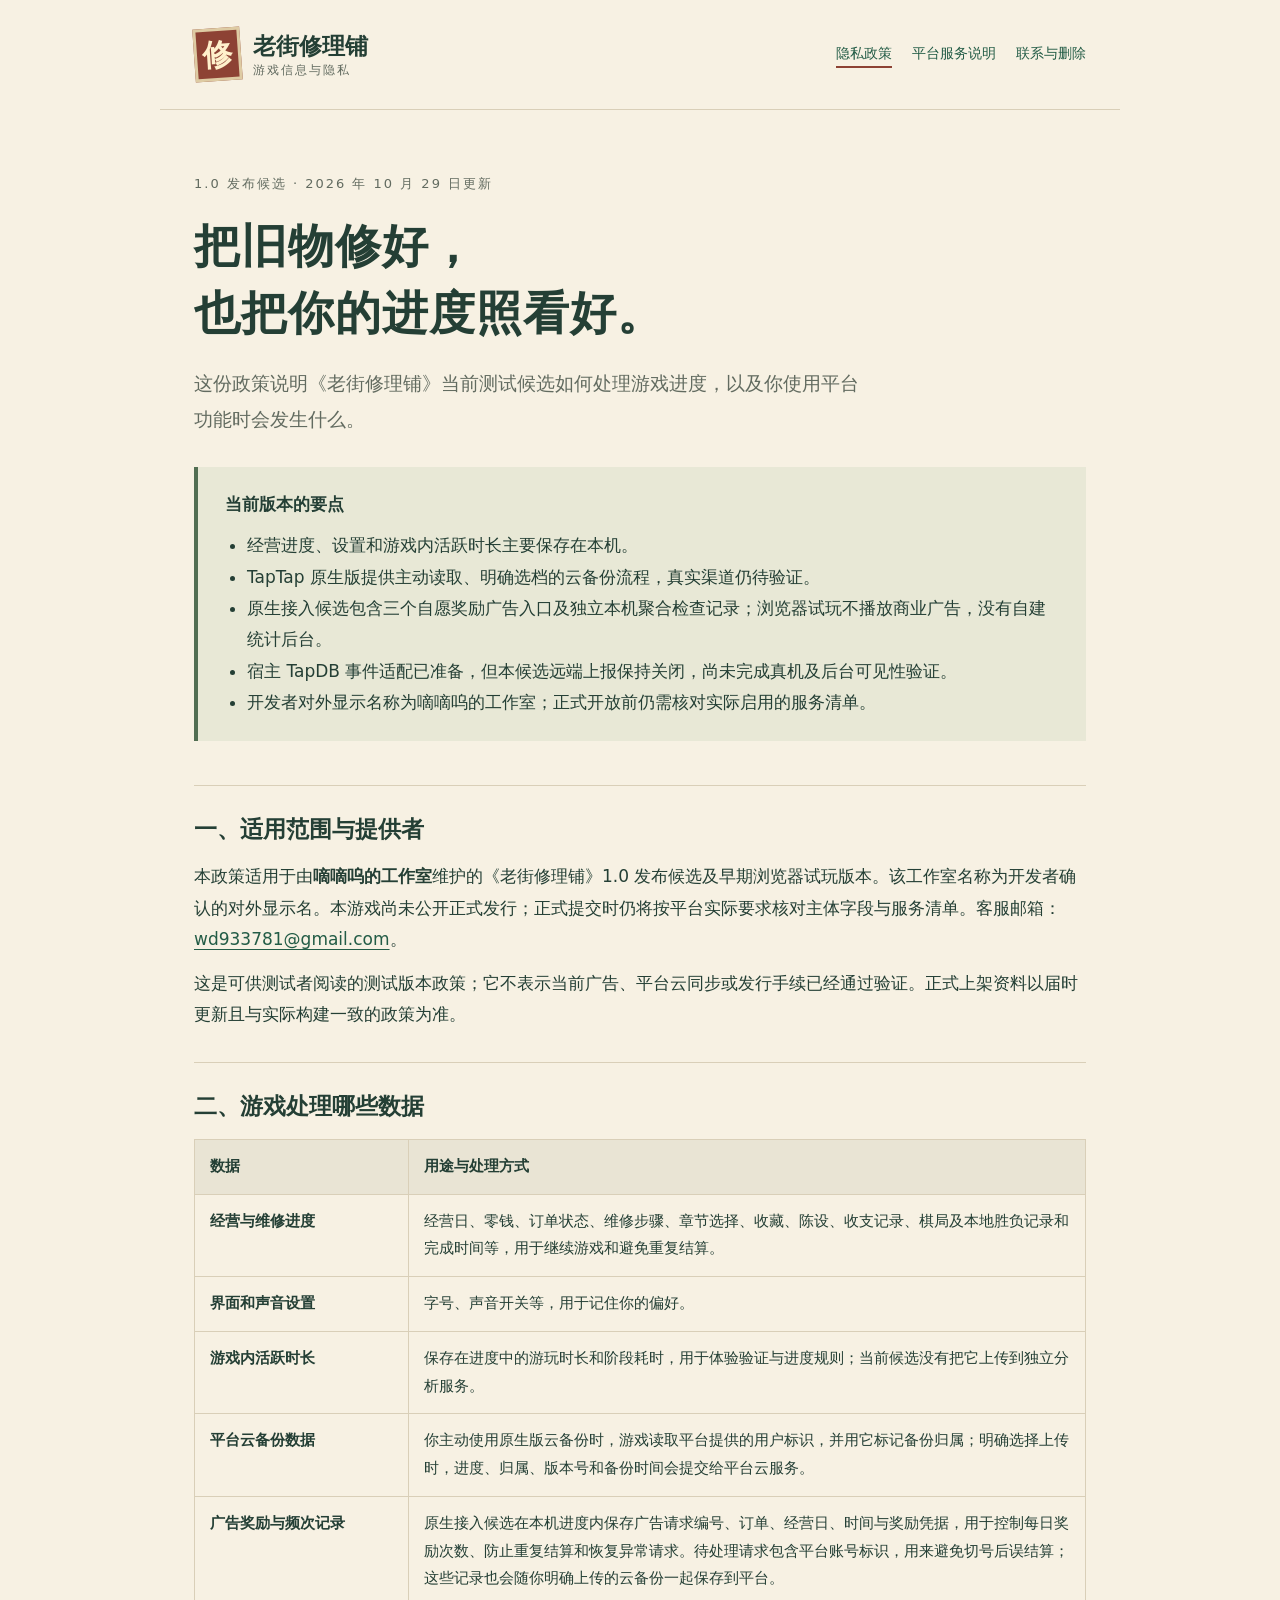
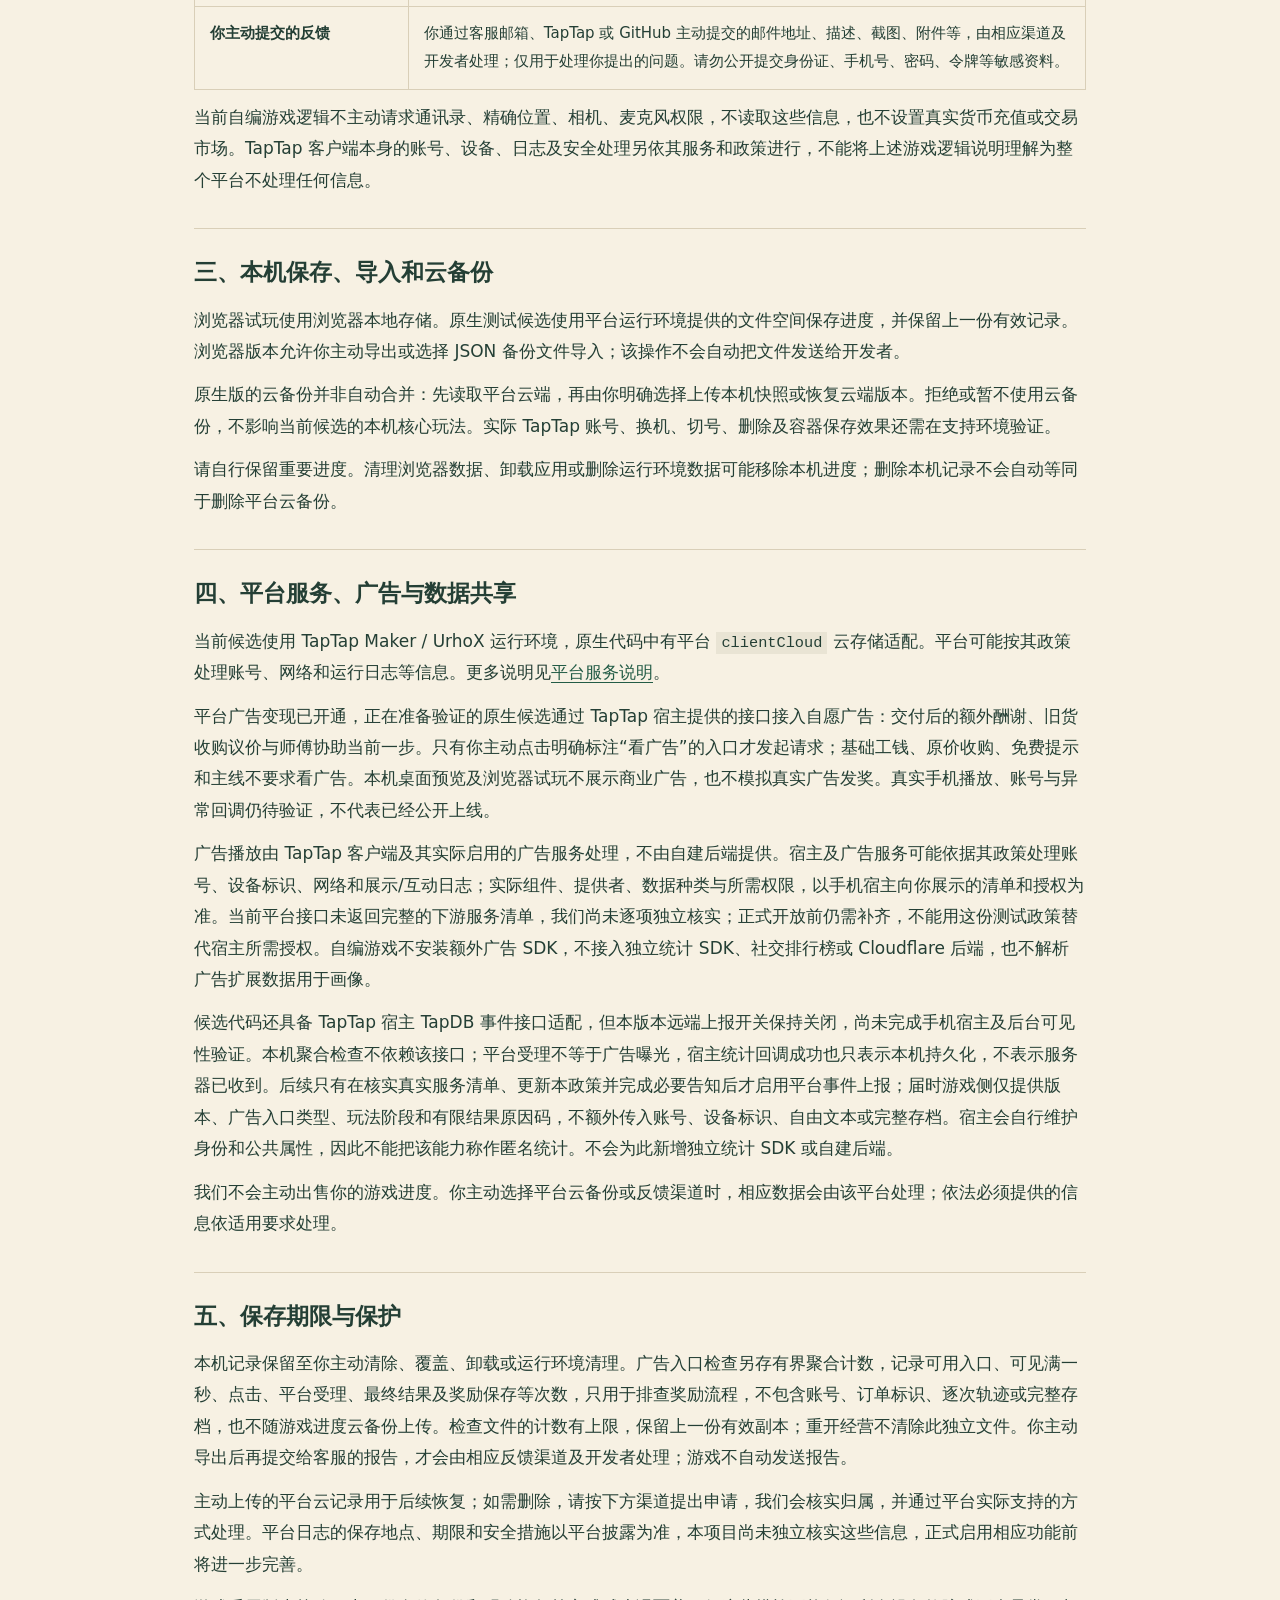
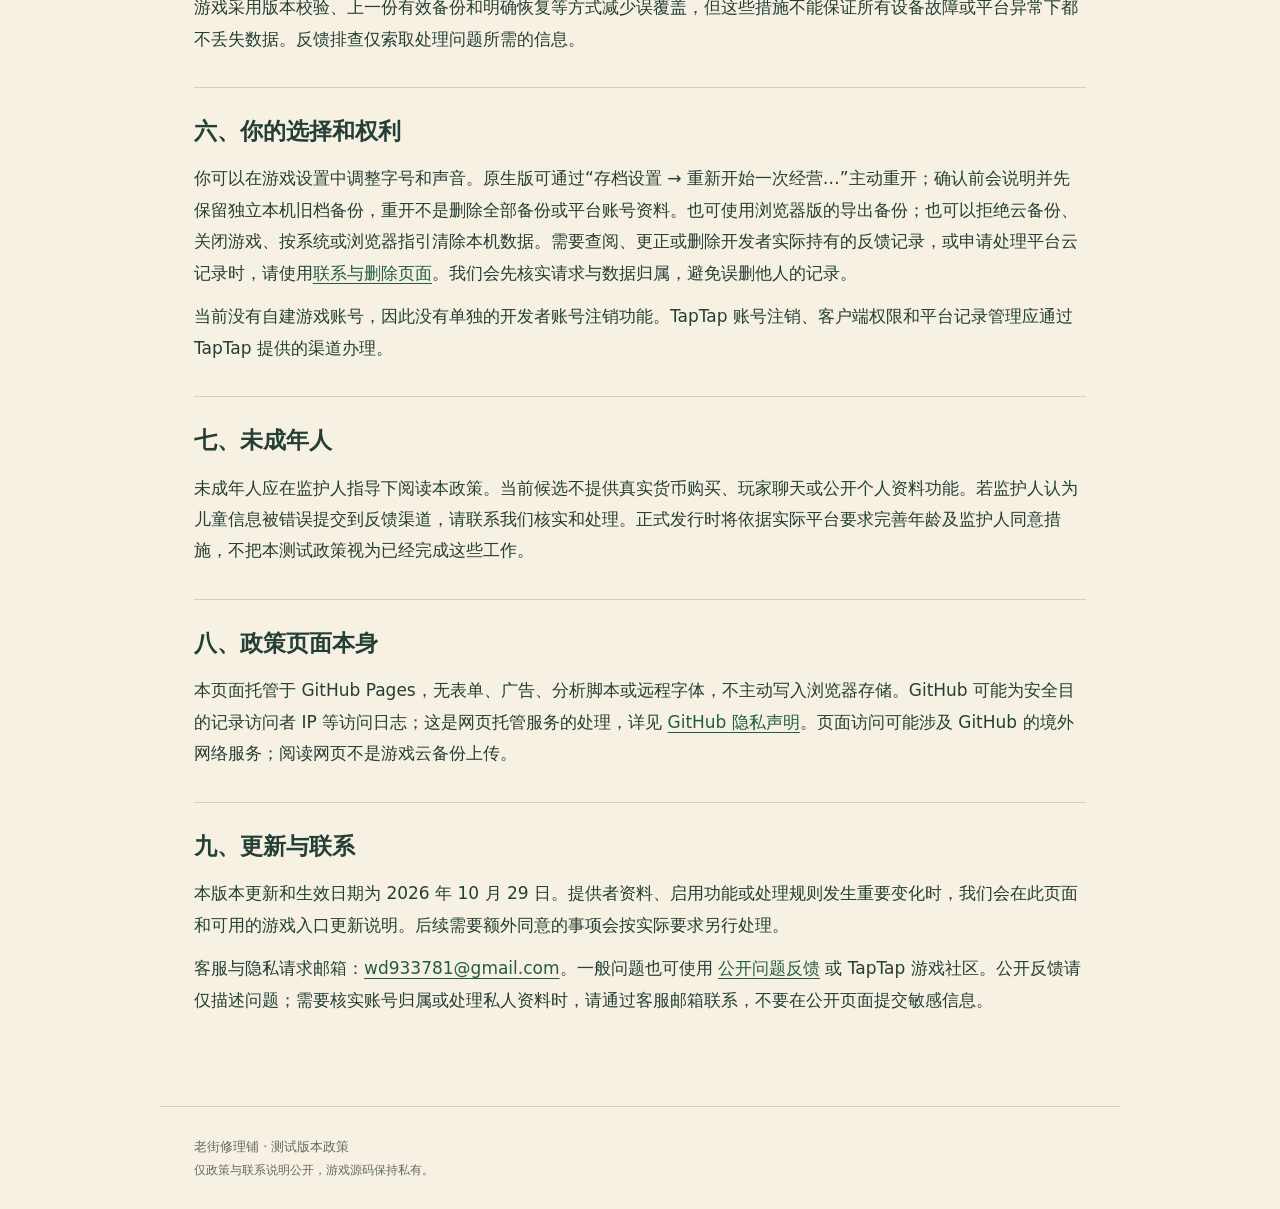
==== commit 4f71c78d: "Update reward frequency policy for phone fix" ====
--- a/index.html
+++ b/index.html
@@ -15,7 +15,7 @@
 <p class="lead">这份政策说明《老街修理铺》当前测试候选如何处理游戏进度，以及你使用平台功能时会发生什么。</p>
 <aside><strong>当前版本的要点</strong><ul><li>经营进度、设置和游戏内活跃时长主要保存在本机。</li><li>TapTap 原生版提供主动读取、明确选档的云备份流程，真实渠道仍待验证。</li><li>原生接入候选包含三个自愿奖励广告入口及独立本机聚合检查记录；浏览器试玩不播放商业广告，没有自建统计后台。</li><li>宿主 TapDB 事件适配已准备，但本候选远端上报保持关闭，尚未完成真机及后台可见性验证。</li><li>开发者对外显示名称为嘀嘀呜的工作室；正式开放前仍需核对实际启用的服务清单。</li></ul></aside>
 <section><h2>一、适用范围与提供者</h2><p>本政策适用于由<strong>嘀嘀呜的工作室</strong>维护的《老街修理铺》1.0 发布候选及早期浏览器试玩版本。该工作室名称为开发者确认的对外显示名。本游戏尚未公开正式发行；正式提交时仍将按平台实际要求核对主体字段与服务清单。客服邮箱：<a href="mailto:wd933781@gmail.com">wd933781@gmail.com</a>。</p><p>这是可供测试者阅读的测试版本政策；它不表示当前广告、平台云同步或发行手续已经通过验证。正式上架资料以届时更新且与实际构建一致的政策为准。</p></section>
-<section><h2>二、游戏处理哪些数据</h2><div class="table-wrap"><table><thead><tr><th>数据</th><th>用途与处理方式</th></tr></thead><tbody><tr><td>经营与维修进度</td><td>经营日、零钱、订单状态、维修步骤、章节选择、收藏、陈设、收支记录、棋局及本地胜负记录和完成时间等，用于继续游戏和避免重复结算。</td></tr><tr><td>界面和声音设置</td><td>字号、声音开关等，用于记住你的偏好。</td></tr><tr><td>游戏内活跃时长</td><td>保存在进度中的游玩时长和阶段耗时，用于体验验证与进度规则；当前候选没有把它上传到独立分析服务。</td></tr><tr><td>平台云备份数据</td><td>你主动使用原生版云备份时，游戏读取平台提供的用户标识，并用它标记备份归属；明确选择上传时，进度、归属、版本号和备份时间会提交给平台云服务。</td></tr><tr><td>广告奖励与频次记录</td><td>原生接入候选在本机进度内保存广告请求编号、订单、经营日、时间、冷却与奖励凭据，用于限制频次、防止重复结算和恢复异常请求。待处理请求包含平台账号标识，用来避免切号后误结算；这些记录也会随你明确上传的云备份一起保存到平台。</td></tr><tr><td>你主动提交的反馈</td><td>你通过客服邮箱、TapTap 或 GitHub 主动提交的邮件地址、描述、截图、附件等，由相应渠道及开发者处理；仅用于处理你提出的问题。请勿公开提交身份证、手机号、密码、令牌等敏感资料。</td></tr></tbody></table></div><p>当前自编游戏逻辑不主动请求通讯录、精确位置、相机、麦克风权限，不读取这些信息，也不设置真实货币充值或交易市场。TapTap 客户端本身的账号、设备、日志及安全处理另依其服务和政策进行，不能将上述游戏逻辑说明理解为整个平台不处理任何信息。</p></section>
+<section><h2>二、游戏处理哪些数据</h2><div class="table-wrap"><table><thead><tr><th>数据</th><th>用途与处理方式</th></tr></thead><tbody><tr><td>经营与维修进度</td><td>经营日、零钱、订单状态、维修步骤、章节选择、收藏、陈设、收支记录、棋局及本地胜负记录和完成时间等，用于继续游戏和避免重复结算。</td></tr><tr><td>界面和声音设置</td><td>字号、声音开关等，用于记住你的偏好。</td></tr><tr><td>游戏内活跃时长</td><td>保存在进度中的游玩时长和阶段耗时，用于体验验证与进度规则；当前候选没有把它上传到独立分析服务。</td></tr><tr><td>平台云备份数据</td><td>你主动使用原生版云备份时，游戏读取平台提供的用户标识，并用它标记备份归属；明确选择上传时，进度、归属、版本号和备份时间会提交给平台云服务。</td></tr><tr><td>广告奖励与频次记录</td><td>原生接入候选在本机进度内保存广告请求编号、订单、经营日、时间与奖励凭据，用于控制每日奖励次数、防止重复结算和恢复异常请求。待处理请求包含平台账号标识，用来避免切号后误结算；这些记录也会随你明确上传的云备份一起保存到平台。</td></tr><tr><td>你主动提交的反馈</td><td>你通过客服邮箱、TapTap 或 GitHub 主动提交的邮件地址、描述、截图、附件等，由相应渠道及开发者处理；仅用于处理你提出的问题。请勿公开提交身份证、手机号、密码、令牌等敏感资料。</td></tr></tbody></table></div><p>当前自编游戏逻辑不主动请求通讯录、精确位置、相机、麦克风权限，不读取这些信息，也不设置真实货币充值或交易市场。TapTap 客户端本身的账号、设备、日志及安全处理另依其服务和政策进行，不能将上述游戏逻辑说明理解为整个平台不处理任何信息。</p></section>
 <section><h2>三、本机保存、导入和云备份</h2><p>浏览器试玩使用浏览器本地存储。原生测试候选使用平台运行环境提供的文件空间保存进度，并保留上一份有效记录。浏览器版本允许你主动导出或选择 JSON 备份文件导入；该操作不会自动把文件发送给开发者。</p><p>原生版的云备份并非自动合并：先读取平台云端，再由你明确选择上传本机快照或恢复云端版本。拒绝或暂不使用云备份，不影响当前候选的本机核心玩法。实际 TapTap 账号、换机、切号、删除及容器保存效果还需在支持环境验证。</p><p>请自行保留重要进度。清理浏览器数据、卸载应用或删除运行环境数据可能移除本机进度；删除本机记录不会自动等同于删除平台云备份。</p></section>
 <section><h2>四、平台服务、广告与数据共享</h2><p>当前候选使用 TapTap Maker / UrhoX 运行环境，原生代码中有平台 <code>clientCloud</code> 云存储适配。平台可能按其政策处理账号、网络和运行日志等信息。更多说明见<a href="services.html">平台服务说明</a>。</p><p>平台广告变现已开通，正在准备验证的原生候选通过 TapTap 宿主提供的接口接入自愿广告：交付后的额外酬谢、旧货收购议价与师傅协助当前一步。只有你主动点击明确标注“看广告”的入口才发起请求；基础工钱、原价收购、免费提示和主线不要求看广告。本机桌面预览及浏览器试玩不展示商业广告，也不模拟真实广告发奖。真实手机播放、账号与异常回调仍待验证，不代表已经公开上线。</p><p>广告播放由 TapTap 客户端及其实际启用的广告服务处理，不由自建后端提供。宿主及广告服务可能依据其政策处理账号、设备标识、网络和展示/互动日志；实际组件、提供者、数据种类与所需权限，以手机宿主向你展示的清单和授权为准。当前平台接口未返回完整的下游服务清单，我们尚未逐项独立核实；正式开放前仍需补齐，不能用这份测试政策替代宿主所需授权。自编游戏不安装额外广告 SDK，不接入独立统计 SDK、社交排行榜或 Cloudflare 后端，也不解析广告扩展数据用于画像。</p><p>候选代码还具备 TapTap 宿主 TapDB 事件接口适配，但本版本远端上报开关保持关闭，尚未完成手机宿主及后台可见性验证。本机聚合检查不依赖该接口；平台受理不等于广告曝光，宿主统计回调成功也只表示本机持久化，不表示服务器已收到。后续只有在核实真实服务清单、更新本政策并完成必要告知后才启用平台事件上报；届时游戏侧仅提供版本、广告入口类型、玩法阶段和有限结果原因码，不额外传入账号、设备标识、自由文本或完整存档。宿主会自行维护身份和公共属性，因此不能把该能力称作匿名统计。不会为此新增独立统计 SDK 或自建后端。</p><p>我们不会主动出售你的游戏进度。你主动选择平台云备份或反馈渠道时，相应数据会由该平台处理；依法必须提供的信息依适用要求处理。</p></section>
 <section><h2>五、保存期限与保护</h2><p>本机记录保留至你主动清除、覆盖、卸载或运行环境清理。广告入口检查另存有界聚合计数，记录可用入口、可见满一秒、点击、平台受理、最终结果及奖励保存等次数，只用于排查奖励流程，不包含账号、订单标识、逐次轨迹或完整存档，也不随游戏进度云备份上传。检查文件的计数有上限，保留上一份有效副本；重开经营不清除此独立文件。你主动导出后再提交给客服的报告，才会由相应反馈渠道及开发者处理；游戏不自动发送报告。</p><p>主动上传的平台云记录用于后续恢复；如需删除，请按下方渠道提出申请，我们会核实归属，并通过平台实际支持的方式处理。平台日志的保存地点、期限和安全措施以平台披露为准，本项目尚未独立核实这些信息，正式启用相应功能前将进一步完善。</p><p>游戏采用版本校验、上一份有效备份和明确恢复等方式减少误覆盖，但这些措施不能保证所有设备故障或平台异常下都不丢失数据。反馈排查仅索取处理问题所需的信息。</p></section>
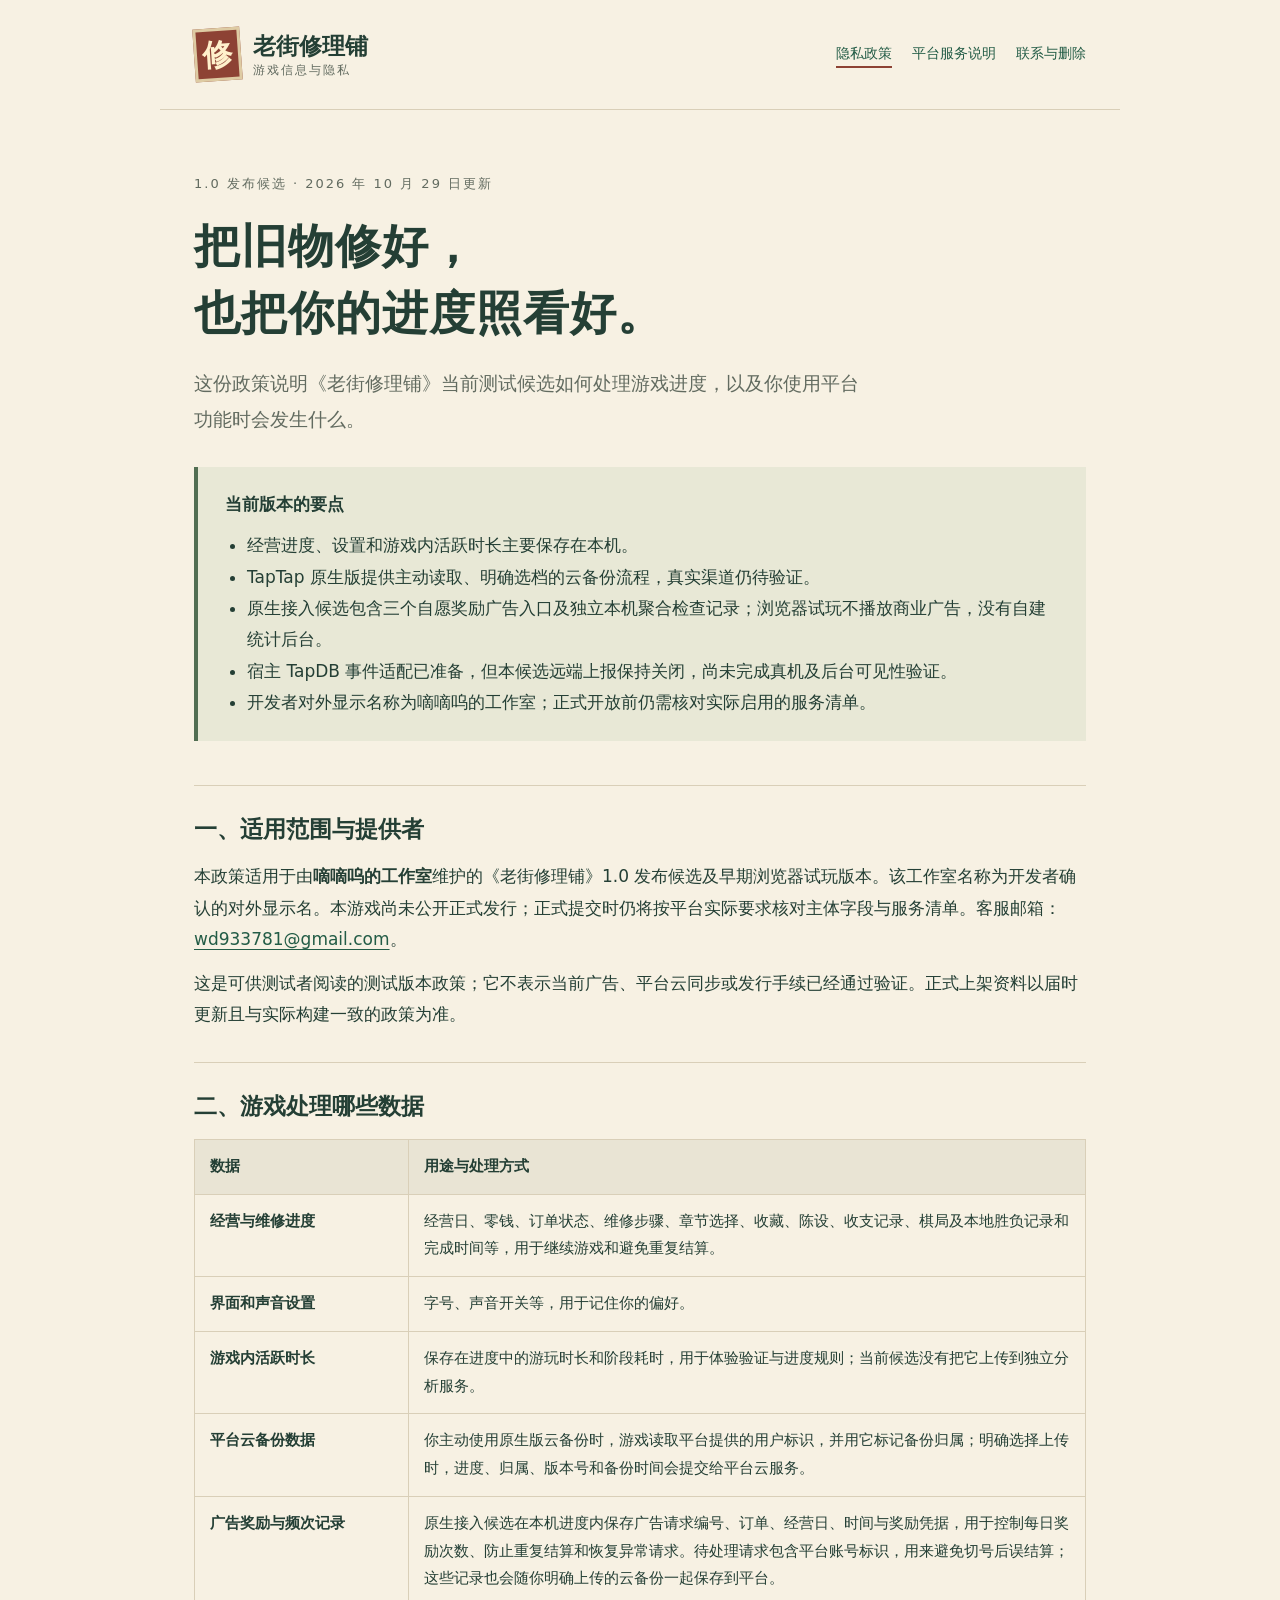
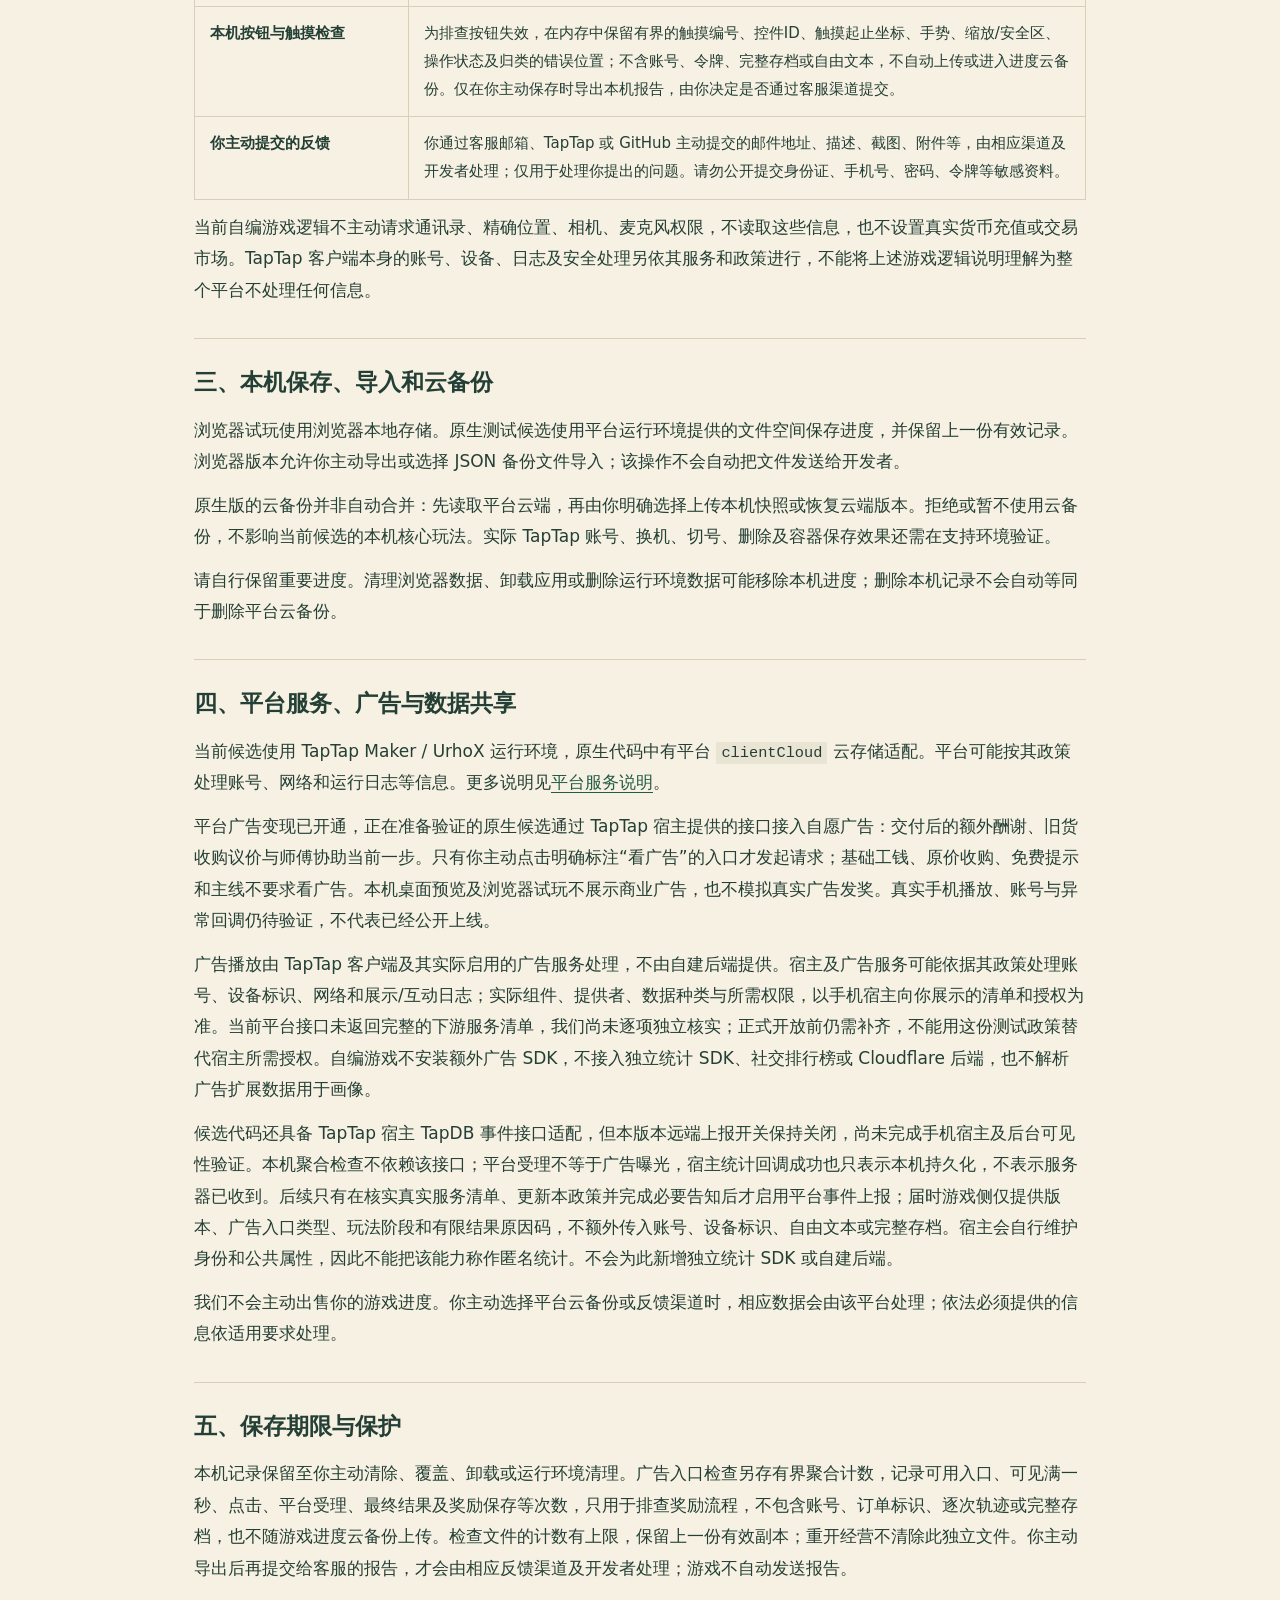
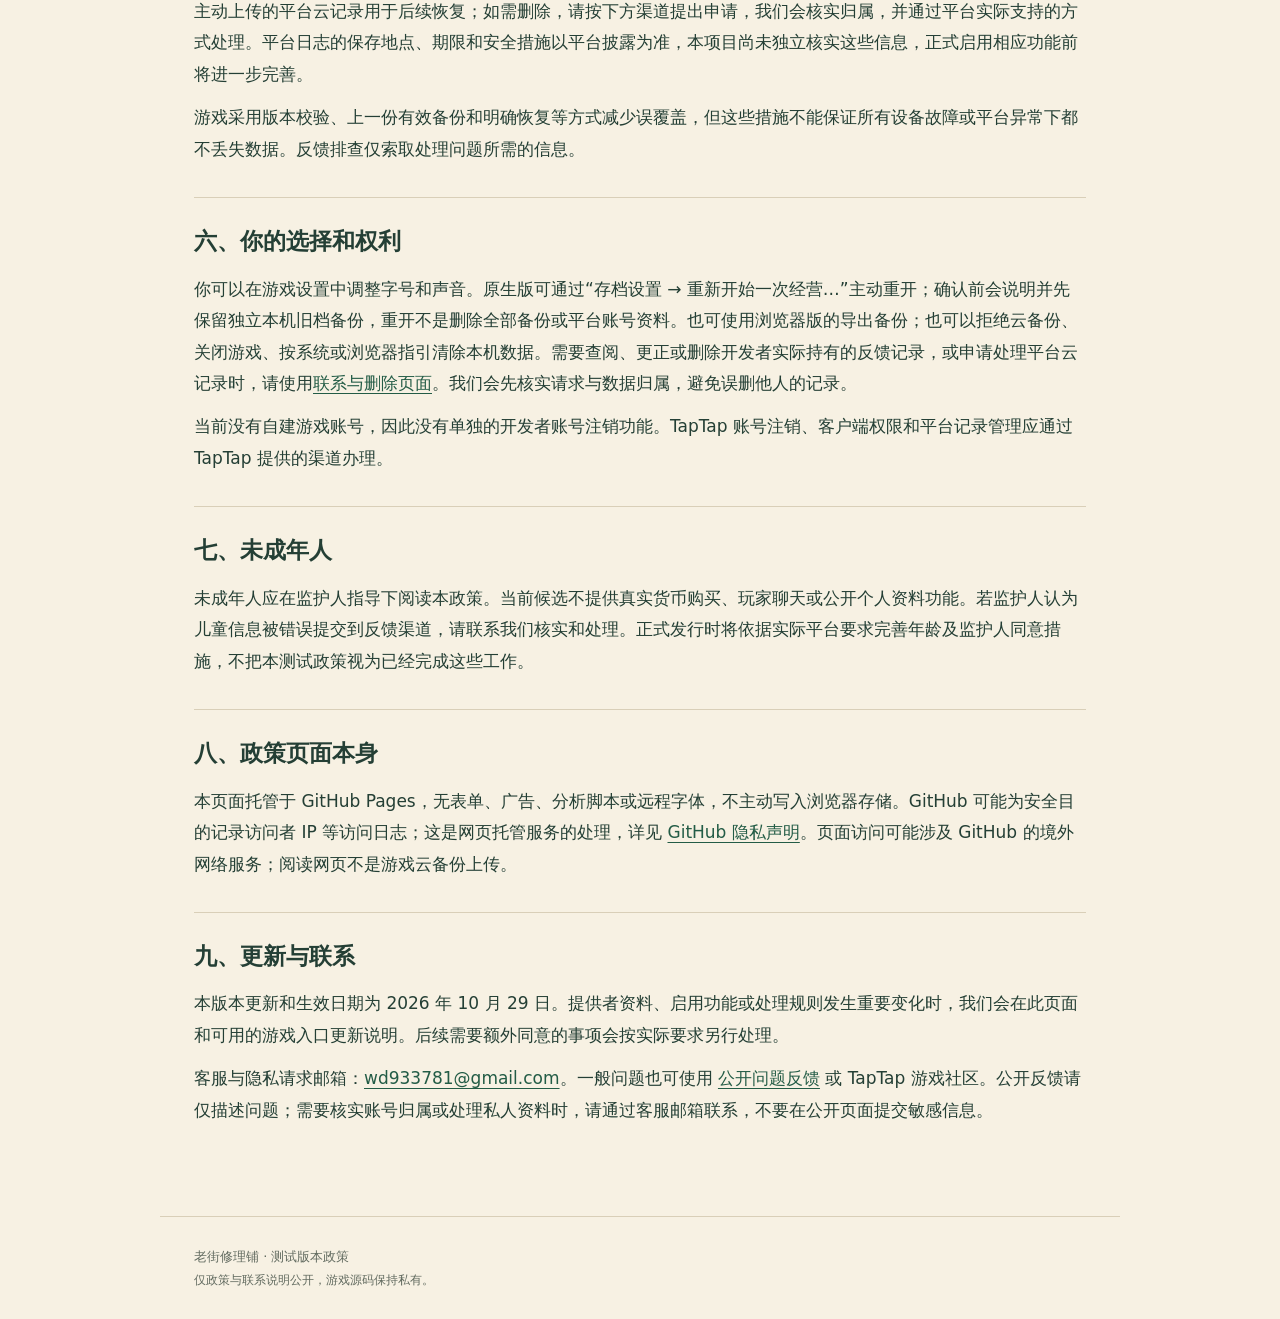
==== commit 071a9151: "Document opt-in local touch diagnostics" ====
--- a/index.html
+++ b/index.html
@@ -15,7 +15,7 @@
 <p class="lead">这份政策说明《老街修理铺》当前测试候选如何处理游戏进度，以及你使用平台功能时会发生什么。</p>
 <aside><strong>当前版本的要点</strong><ul><li>经营进度、设置和游戏内活跃时长主要保存在本机。</li><li>TapTap 原生版提供主动读取、明确选档的云备份流程，真实渠道仍待验证。</li><li>原生接入候选包含三个自愿奖励广告入口及独立本机聚合检查记录；浏览器试玩不播放商业广告，没有自建统计后台。</li><li>宿主 TapDB 事件适配已准备，但本候选远端上报保持关闭，尚未完成真机及后台可见性验证。</li><li>开发者对外显示名称为嘀嘀呜的工作室；正式开放前仍需核对实际启用的服务清单。</li></ul></aside>
 <section><h2>一、适用范围与提供者</h2><p>本政策适用于由<strong>嘀嘀呜的工作室</strong>维护的《老街修理铺》1.0 发布候选及早期浏览器试玩版本。该工作室名称为开发者确认的对外显示名。本游戏尚未公开正式发行；正式提交时仍将按平台实际要求核对主体字段与服务清单。客服邮箱：<a href="mailto:wd933781@gmail.com">wd933781@gmail.com</a>。</p><p>这是可供测试者阅读的测试版本政策；它不表示当前广告、平台云同步或发行手续已经通过验证。正式上架资料以届时更新且与实际构建一致的政策为准。</p></section>
-<section><h2>二、游戏处理哪些数据</h2><div class="table-wrap"><table><thead><tr><th>数据</th><th>用途与处理方式</th></tr></thead><tbody><tr><td>经营与维修进度</td><td>经营日、零钱、订单状态、维修步骤、章节选择、收藏、陈设、收支记录、棋局及本地胜负记录和完成时间等，用于继续游戏和避免重复结算。</td></tr><tr><td>界面和声音设置</td><td>字号、声音开关等，用于记住你的偏好。</td></tr><tr><td>游戏内活跃时长</td><td>保存在进度中的游玩时长和阶段耗时，用于体验验证与进度规则；当前候选没有把它上传到独立分析服务。</td></tr><tr><td>平台云备份数据</td><td>你主动使用原生版云备份时，游戏读取平台提供的用户标识，并用它标记备份归属；明确选择上传时，进度、归属、版本号和备份时间会提交给平台云服务。</td></tr><tr><td>广告奖励与频次记录</td><td>原生接入候选在本机进度内保存广告请求编号、订单、经营日、时间与奖励凭据，用于控制每日奖励次数、防止重复结算和恢复异常请求。待处理请求包含平台账号标识，用来避免切号后误结算；这些记录也会随你明确上传的云备份一起保存到平台。</td></tr><tr><td>你主动提交的反馈</td><td>你通过客服邮箱、TapTap 或 GitHub 主动提交的邮件地址、描述、截图、附件等，由相应渠道及开发者处理；仅用于处理你提出的问题。请勿公开提交身份证、手机号、密码、令牌等敏感资料。</td></tr></tbody></table></div><p>当前自编游戏逻辑不主动请求通讯录、精确位置、相机、麦克风权限，不读取这些信息，也不设置真实货币充值或交易市场。TapTap 客户端本身的账号、设备、日志及安全处理另依其服务和政策进行，不能将上述游戏逻辑说明理解为整个平台不处理任何信息。</p></section>
+<section><h2>二、游戏处理哪些数据</h2><div class="table-wrap"><table><thead><tr><th>数据</th><th>用途与处理方式</th></tr></thead><tbody><tr><td>经营与维修进度</td><td>经营日、零钱、订单状态、维修步骤、章节选择、收藏、陈设、收支记录、棋局及本地胜负记录和完成时间等，用于继续游戏和避免重复结算。</td></tr><tr><td>界面和声音设置</td><td>字号、声音开关等，用于记住你的偏好。</td></tr><tr><td>游戏内活跃时长</td><td>保存在进度中的游玩时长和阶段耗时，用于体验验证与进度规则；当前候选没有把它上传到独立分析服务。</td></tr><tr><td>平台云备份数据</td><td>你主动使用原生版云备份时，游戏读取平台提供的用户标识，并用它标记备份归属；明确选择上传时，进度、归属、版本号和备份时间会提交给平台云服务。</td></tr><tr><td>广告奖励与频次记录</td><td>原生接入候选在本机进度内保存广告请求编号、订单、经营日、时间与奖励凭据，用于控制每日奖励次数、防止重复结算和恢复异常请求。待处理请求包含平台账号标识，用来避免切号后误结算；这些记录也会随你明确上传的云备份一起保存到平台。</td></tr><tr><td>本机按钮与触摸检查</td><td>为排查按钮失效，在内存中保留有界的触摸编号、控件ID、触摸起止坐标、手势、缩放/安全区、操作状态及归类的错误位置；不含账号、令牌、完整存档或自由文本，不自动上传或进入进度云备份。仅在你主动保存时导出本机报告，由你决定是否通过客服渠道提交。</td></tr><tr><td>你主动提交的反馈</td><td>你通过客服邮箱、TapTap 或 GitHub 主动提交的邮件地址、描述、截图、附件等，由相应渠道及开发者处理；仅用于处理你提出的问题。请勿公开提交身份证、手机号、密码、令牌等敏感资料。</td></tr></tbody></table></div><p>当前自编游戏逻辑不主动请求通讯录、精确位置、相机、麦克风权限，不读取这些信息，也不设置真实货币充值或交易市场。TapTap 客户端本身的账号、设备、日志及安全处理另依其服务和政策进行，不能将上述游戏逻辑说明理解为整个平台不处理任何信息。</p></section>
 <section><h2>三、本机保存、导入和云备份</h2><p>浏览器试玩使用浏览器本地存储。原生测试候选使用平台运行环境提供的文件空间保存进度，并保留上一份有效记录。浏览器版本允许你主动导出或选择 JSON 备份文件导入；该操作不会自动把文件发送给开发者。</p><p>原生版的云备份并非自动合并：先读取平台云端，再由你明确选择上传本机快照或恢复云端版本。拒绝或暂不使用云备份，不影响当前候选的本机核心玩法。实际 TapTap 账号、换机、切号、删除及容器保存效果还需在支持环境验证。</p><p>请自行保留重要进度。清理浏览器数据、卸载应用或删除运行环境数据可能移除本机进度；删除本机记录不会自动等同于删除平台云备份。</p></section>
 <section><h2>四、平台服务、广告与数据共享</h2><p>当前候选使用 TapTap Maker / UrhoX 运行环境，原生代码中有平台 <code>clientCloud</code> 云存储适配。平台可能按其政策处理账号、网络和运行日志等信息。更多说明见<a href="services.html">平台服务说明</a>。</p><p>平台广告变现已开通，正在准备验证的原生候选通过 TapTap 宿主提供的接口接入自愿广告：交付后的额外酬谢、旧货收购议价与师傅协助当前一步。只有你主动点击明确标注“看广告”的入口才发起请求；基础工钱、原价收购、免费提示和主线不要求看广告。本机桌面预览及浏览器试玩不展示商业广告，也不模拟真实广告发奖。真实手机播放、账号与异常回调仍待验证，不代表已经公开上线。</p><p>广告播放由 TapTap 客户端及其实际启用的广告服务处理，不由自建后端提供。宿主及广告服务可能依据其政策处理账号、设备标识、网络和展示/互动日志；实际组件、提供者、数据种类与所需权限，以手机宿主向你展示的清单和授权为准。当前平台接口未返回完整的下游服务清单，我们尚未逐项独立核实；正式开放前仍需补齐，不能用这份测试政策替代宿主所需授权。自编游戏不安装额外广告 SDK，不接入独立统计 SDK、社交排行榜或 Cloudflare 后端，也不解析广告扩展数据用于画像。</p><p>候选代码还具备 TapTap 宿主 TapDB 事件接口适配，但本版本远端上报开关保持关闭，尚未完成手机宿主及后台可见性验证。本机聚合检查不依赖该接口；平台受理不等于广告曝光，宿主统计回调成功也只表示本机持久化，不表示服务器已收到。后续只有在核实真实服务清单、更新本政策并完成必要告知后才启用平台事件上报；届时游戏侧仅提供版本、广告入口类型、玩法阶段和有限结果原因码，不额外传入账号、设备标识、自由文本或完整存档。宿主会自行维护身份和公共属性，因此不能把该能力称作匿名统计。不会为此新增独立统计 SDK 或自建后端。</p><p>我们不会主动出售你的游戏进度。你主动选择平台云备份或反馈渠道时，相应数据会由该平台处理；依法必须提供的信息依适用要求处理。</p></section>
 <section><h2>五、保存期限与保护</h2><p>本机记录保留至你主动清除、覆盖、卸载或运行环境清理。广告入口检查另存有界聚合计数，记录可用入口、可见满一秒、点击、平台受理、最终结果及奖励保存等次数，只用于排查奖励流程，不包含账号、订单标识、逐次轨迹或完整存档，也不随游戏进度云备份上传。检查文件的计数有上限，保留上一份有效副本；重开经营不清除此独立文件。你主动导出后再提交给客服的报告，才会由相应反馈渠道及开发者处理；游戏不自动发送报告。</p><p>主动上传的平台云记录用于后续恢复；如需删除，请按下方渠道提出申请，我们会核实归属，并通过平台实际支持的方式处理。平台日志的保存地点、期限和安全措施以平台披露为准，本项目尚未独立核实这些信息，正式启用相应功能前将进一步完善。</p><p>游戏采用版本校验、上一份有效备份和明确恢复等方式减少误覆盖，但这些措施不能保证所有设备故障或平台异常下都不丢失数据。反馈排查仅索取处理问题所需的信息。</p></section>
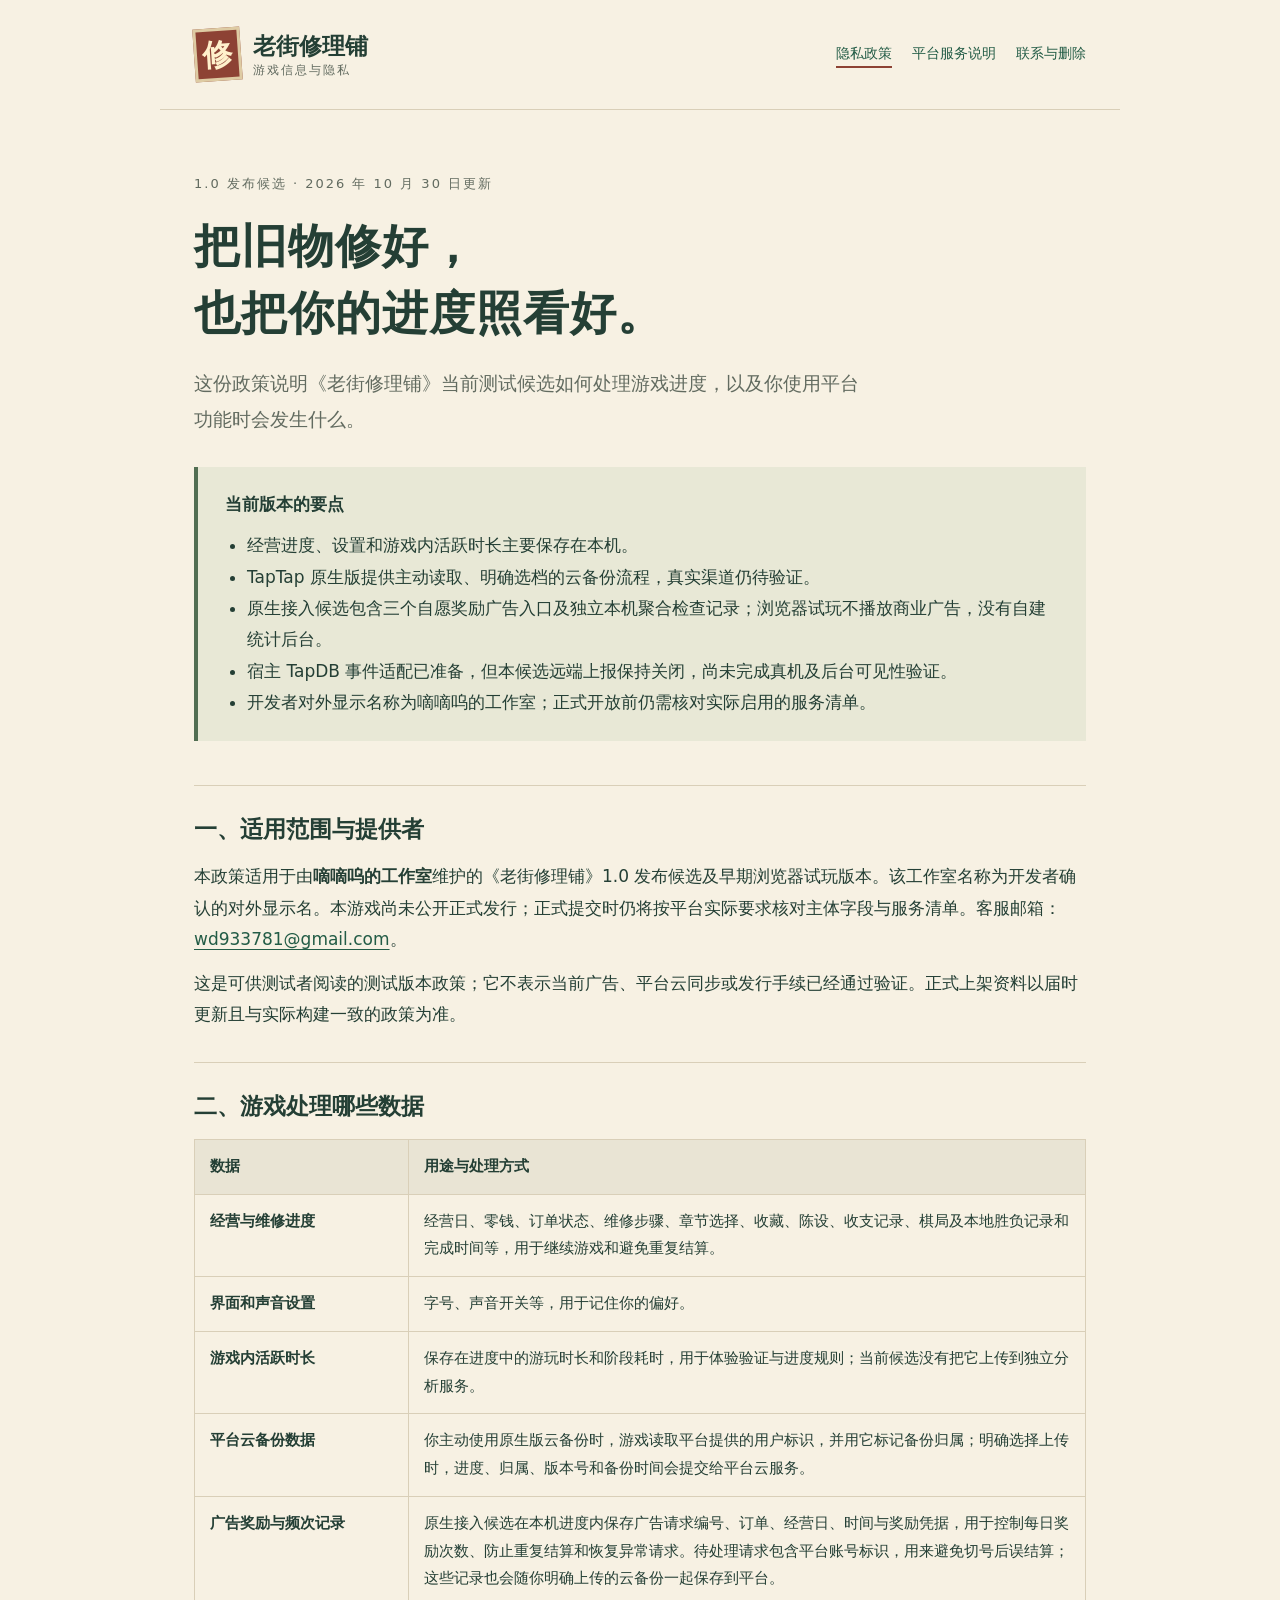
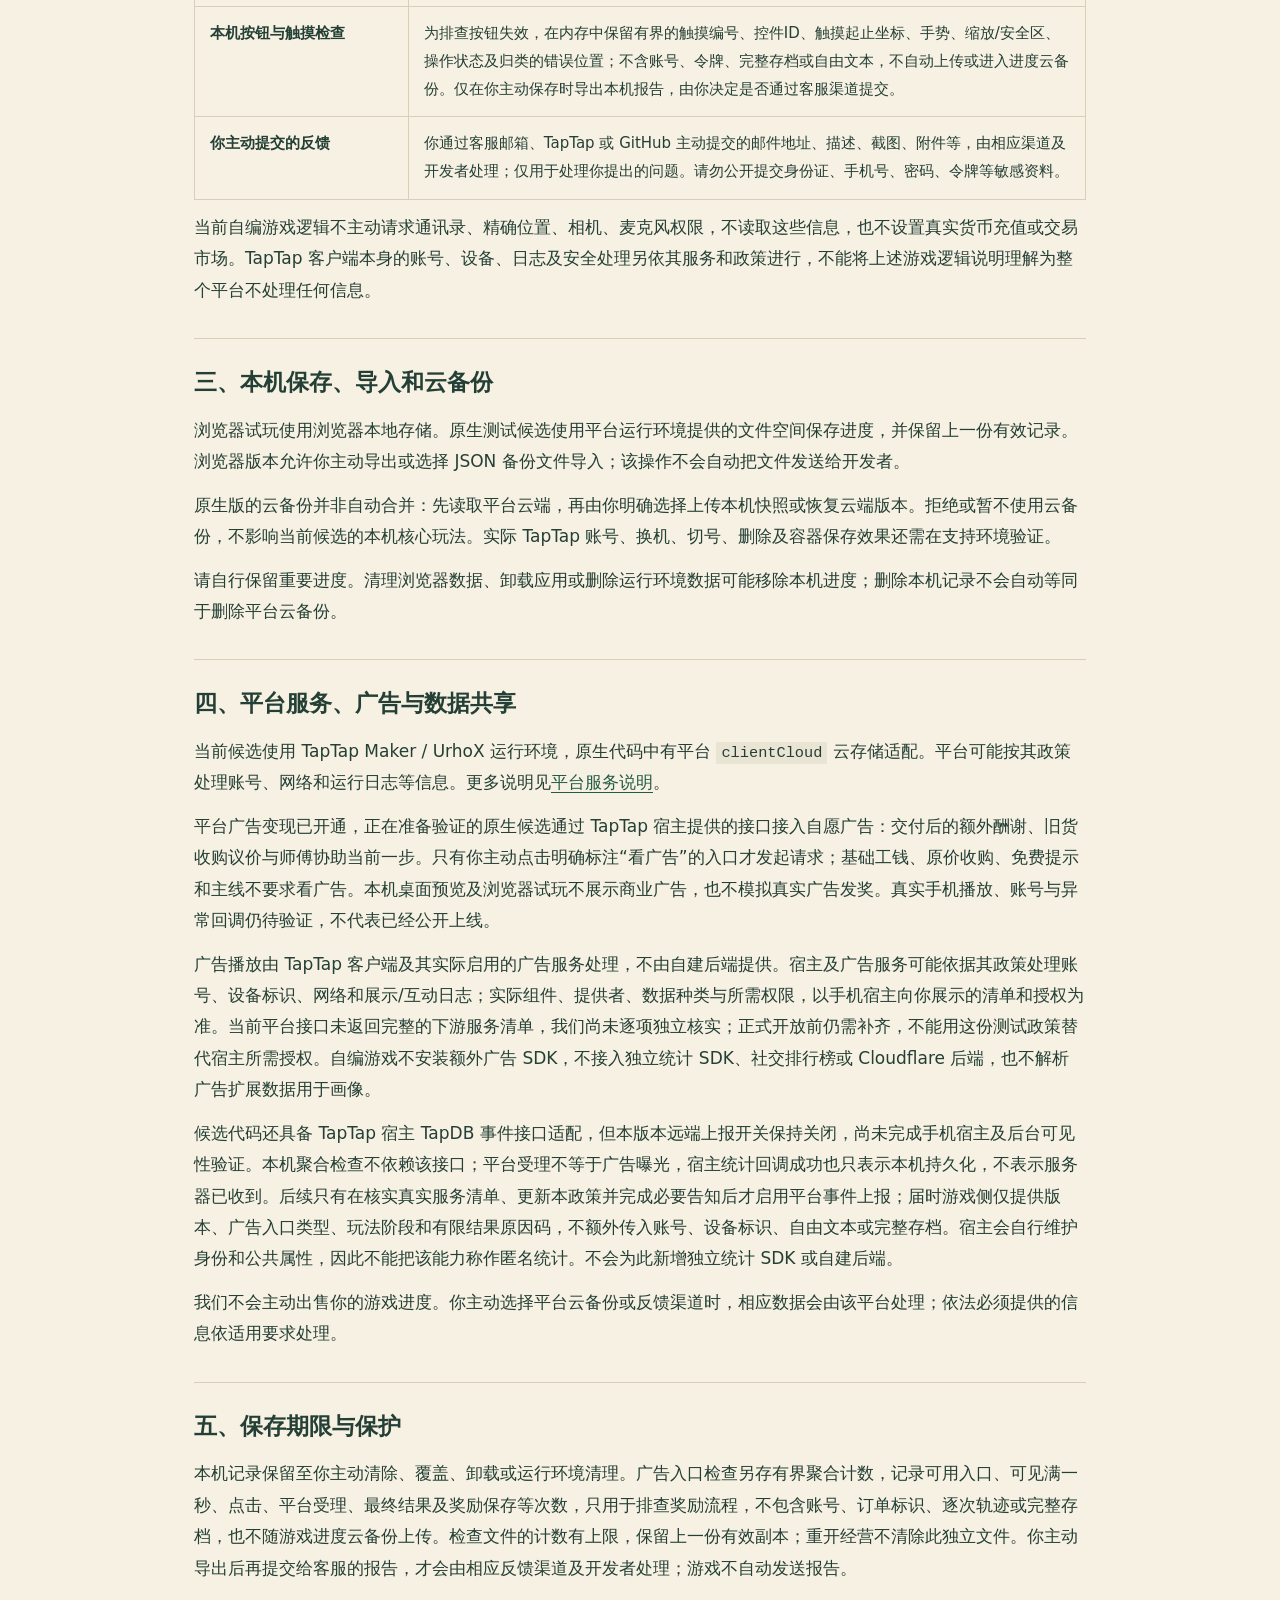
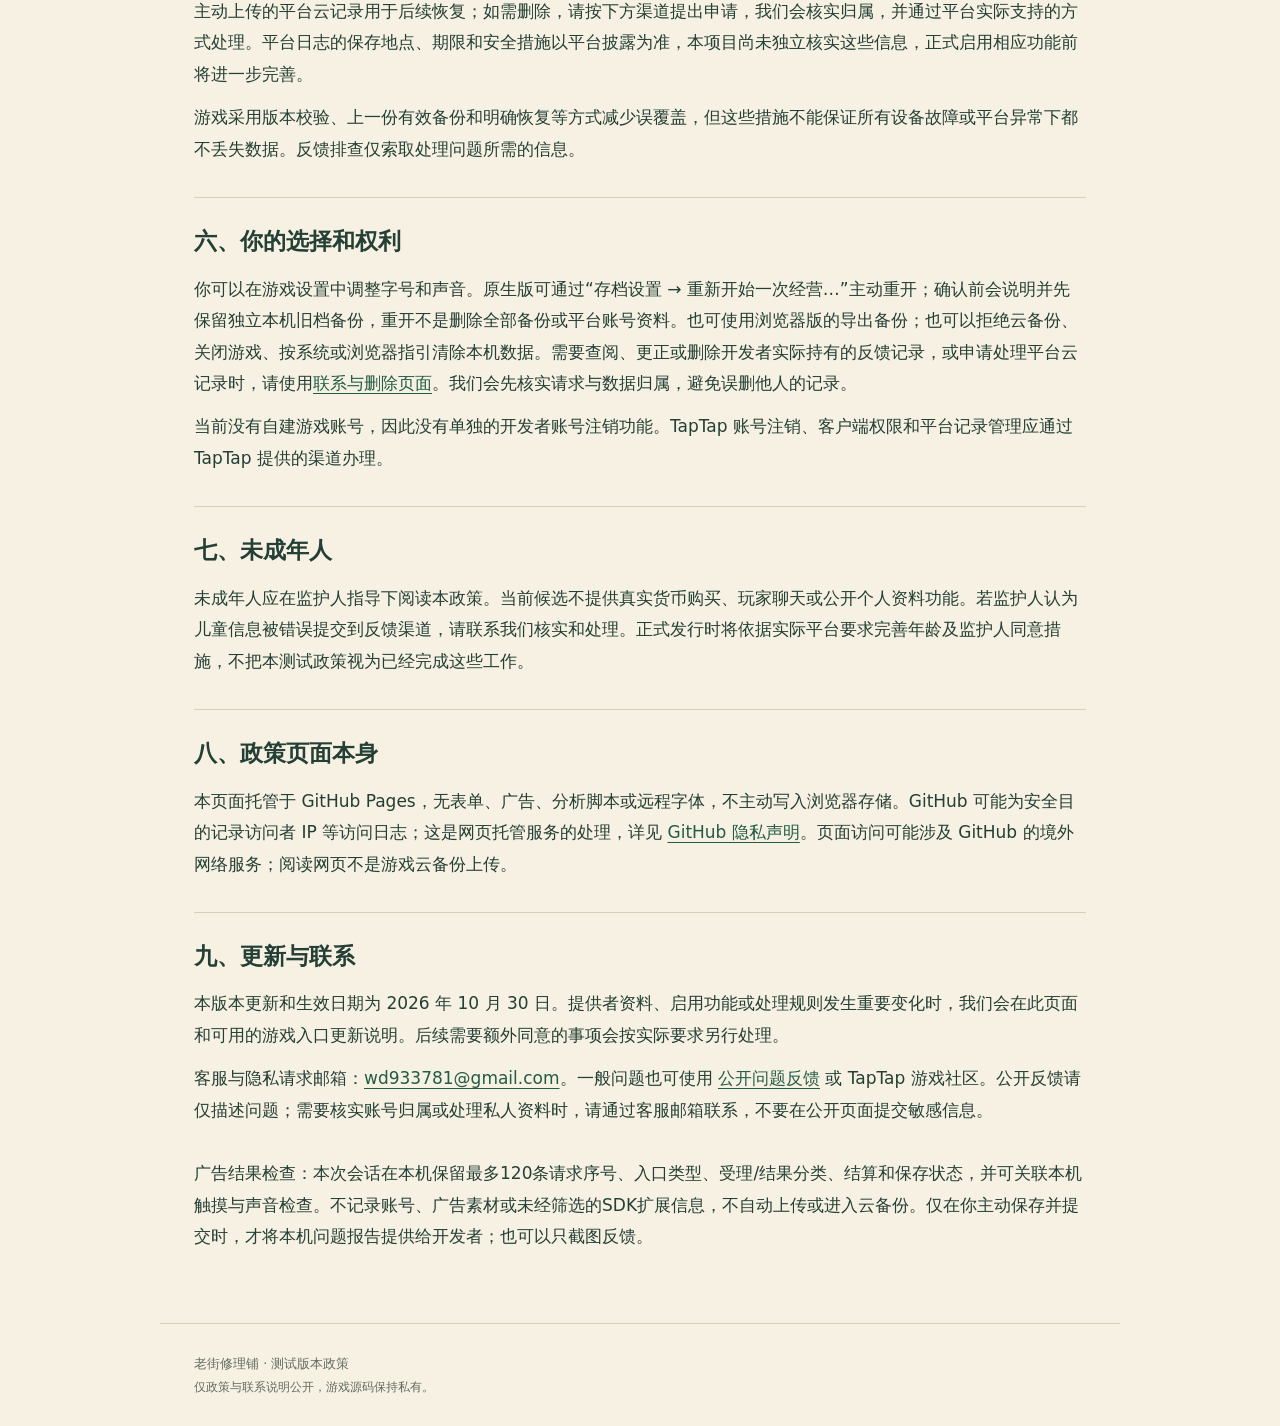
==== commit 66efe2bc: "Explain local ad-result and audio correlation diagnostics" ====
--- a/index.html
+++ b/index.html
@@ -10,7 +10,7 @@
 <body>
 <header><div class="brand"><span class="seal" aria-hidden="true">修</span><span>老街修理铺<small>游戏信息与隐私</small></span></div><nav aria-label="政策导航"><a aria-current="page" href="./">隐私政策</a><a href="services.html">平台服务说明</a><a href="contact.html">联系与删除</a></nav></header>
 <main>
-<p class="eyebrow">1.0 发布候选 · 2026 年 10 月 29 日更新</p>
+<p class="eyebrow">1.0 发布候选 · 2026 年 10 月 30 日更新</p>
 <h1>把旧物修好，<br>也把你的进度照看好。</h1>
 <p class="lead">这份政策说明《老街修理铺》当前测试候选如何处理游戏进度，以及你使用平台功能时会发生什么。</p>
 <aside><strong>当前版本的要点</strong><ul><li>经营进度、设置和游戏内活跃时长主要保存在本机。</li><li>TapTap 原生版提供主动读取、明确选档的云备份流程，真实渠道仍待验证。</li><li>原生接入候选包含三个自愿奖励广告入口及独立本机聚合检查记录；浏览器试玩不播放商业广告，没有自建统计后台。</li><li>宿主 TapDB 事件适配已准备，但本候选远端上报保持关闭，尚未完成真机及后台可见性验证。</li><li>开发者对外显示名称为嘀嘀呜的工作室；正式开放前仍需核对实际启用的服务清单。</li></ul></aside>
@@ -22,6 +22,6 @@
 <section><h2>六、你的选择和权利</h2><p>你可以在游戏设置中调整字号和声音。原生版可通过“存档设置 → 重新开始一次经营…”主动重开；确认前会说明并先保留独立本机旧档备份，重开不是删除全部备份或平台账号资料。也可使用浏览器版的导出备份；也可以拒绝云备份、关闭游戏、按系统或浏览器指引清除本机数据。需要查阅、更正或删除开发者实际持有的反馈记录，或申请处理平台云记录时，请使用<a href="contact.html">联系与删除页面</a>。我们会先核实请求与数据归属，避免误删他人的记录。</p><p>当前没有自建游戏账号，因此没有单独的开发者账号注销功能。TapTap 账号注销、客户端权限和平台记录管理应通过 TapTap 提供的渠道办理。</p></section>
 <section><h2>七、未成年人</h2><p>未成年人应在监护人指导下阅读本政策。当前候选不提供真实货币购买、玩家聊天或公开个人资料功能。若监护人认为儿童信息被错误提交到反馈渠道，请联系我们核实和处理。正式发行时将依据实际平台要求完善年龄及监护人同意措施，不把本测试政策视为已经完成这些工作。</p></section>
 <section><h2>八、政策页面本身</h2><p>本页面托管于 GitHub Pages，无表单、广告、分析脚本或远程字体，不主动写入浏览器存储。GitHub 可能为安全目的记录访问者 IP 等访问日志；这是网页托管服务的处理，详见 <a href="https://docs.github.com/en/site-policy/privacy-policies/github-general-privacy-statement" rel="noopener noreferrer">GitHub 隐私声明</a>。页面访问可能涉及 GitHub 的境外网络服务；阅读网页不是游戏云备份上传。</p></section>
-<section><h2>九、更新与联系</h2><p>本版本更新和生效日期为 2026 年 10 月 29 日。提供者资料、启用功能或处理规则发生重要变化时，我们会在此页面和可用的游戏入口更新说明。后续需要额外同意的事项会按实际要求另行处理。</p><p>客服与隐私请求邮箱：<a href="mailto:wd933781@gmail.com">wd933781@gmail.com</a>。一般问题也可使用 <a href="https://github.com/wd9337812/repairstore-privacy/issues" rel="noopener noreferrer">公开问题反馈</a> 或 TapTap 游戏社区。公开反馈请仅描述问题；需要核实账号归属或处理私人资料时，请通过客服邮箱联系，不要在公开页面提交敏感信息。</p></section>
-</main><footer>老街修理铺 · 测试版本政策<span>仅政策与联系说明公开，游戏源码保持私有。</span></footer>
+<section><h2>九、更新与联系</h2><p>本版本更新和生效日期为 2026 年 10 月 30 日。提供者资料、启用功能或处理规则发生重要变化时，我们会在此页面和可用的游戏入口更新说明。后续需要额外同意的事项会按实际要求另行处理。</p><p>客服与隐私请求邮箱：<a href="mailto:wd933781@gmail.com">wd933781@gmail.com</a>。一般问题也可使用 <a href="https://github.com/wd9337812/repairstore-privacy/issues" rel="noopener noreferrer">公开问题反馈</a> 或 TapTap 游戏社区。公开反馈请仅描述问题；需要核实账号归属或处理私人资料时，请通过客服邮箱联系，不要在公开页面提交敏感信息。</p></section>
+<p>广告结果检查：本次会话在本机保留最多120条请求序号、入口类型、受理/结果分类、结算和保存状态，并可关联本机触摸与声音检查。不记录账号、广告素材或未经筛选的SDK扩展信息，不自动上传或进入云备份。仅在你主动保存并提交时，才将本机问题报告提供给开发者；也可以只截图反馈。</p></main><footer>老街修理铺 · 测试版本政策<span>仅政策与联系说明公开，游戏源码保持私有。</span></footer>
 </body></html>
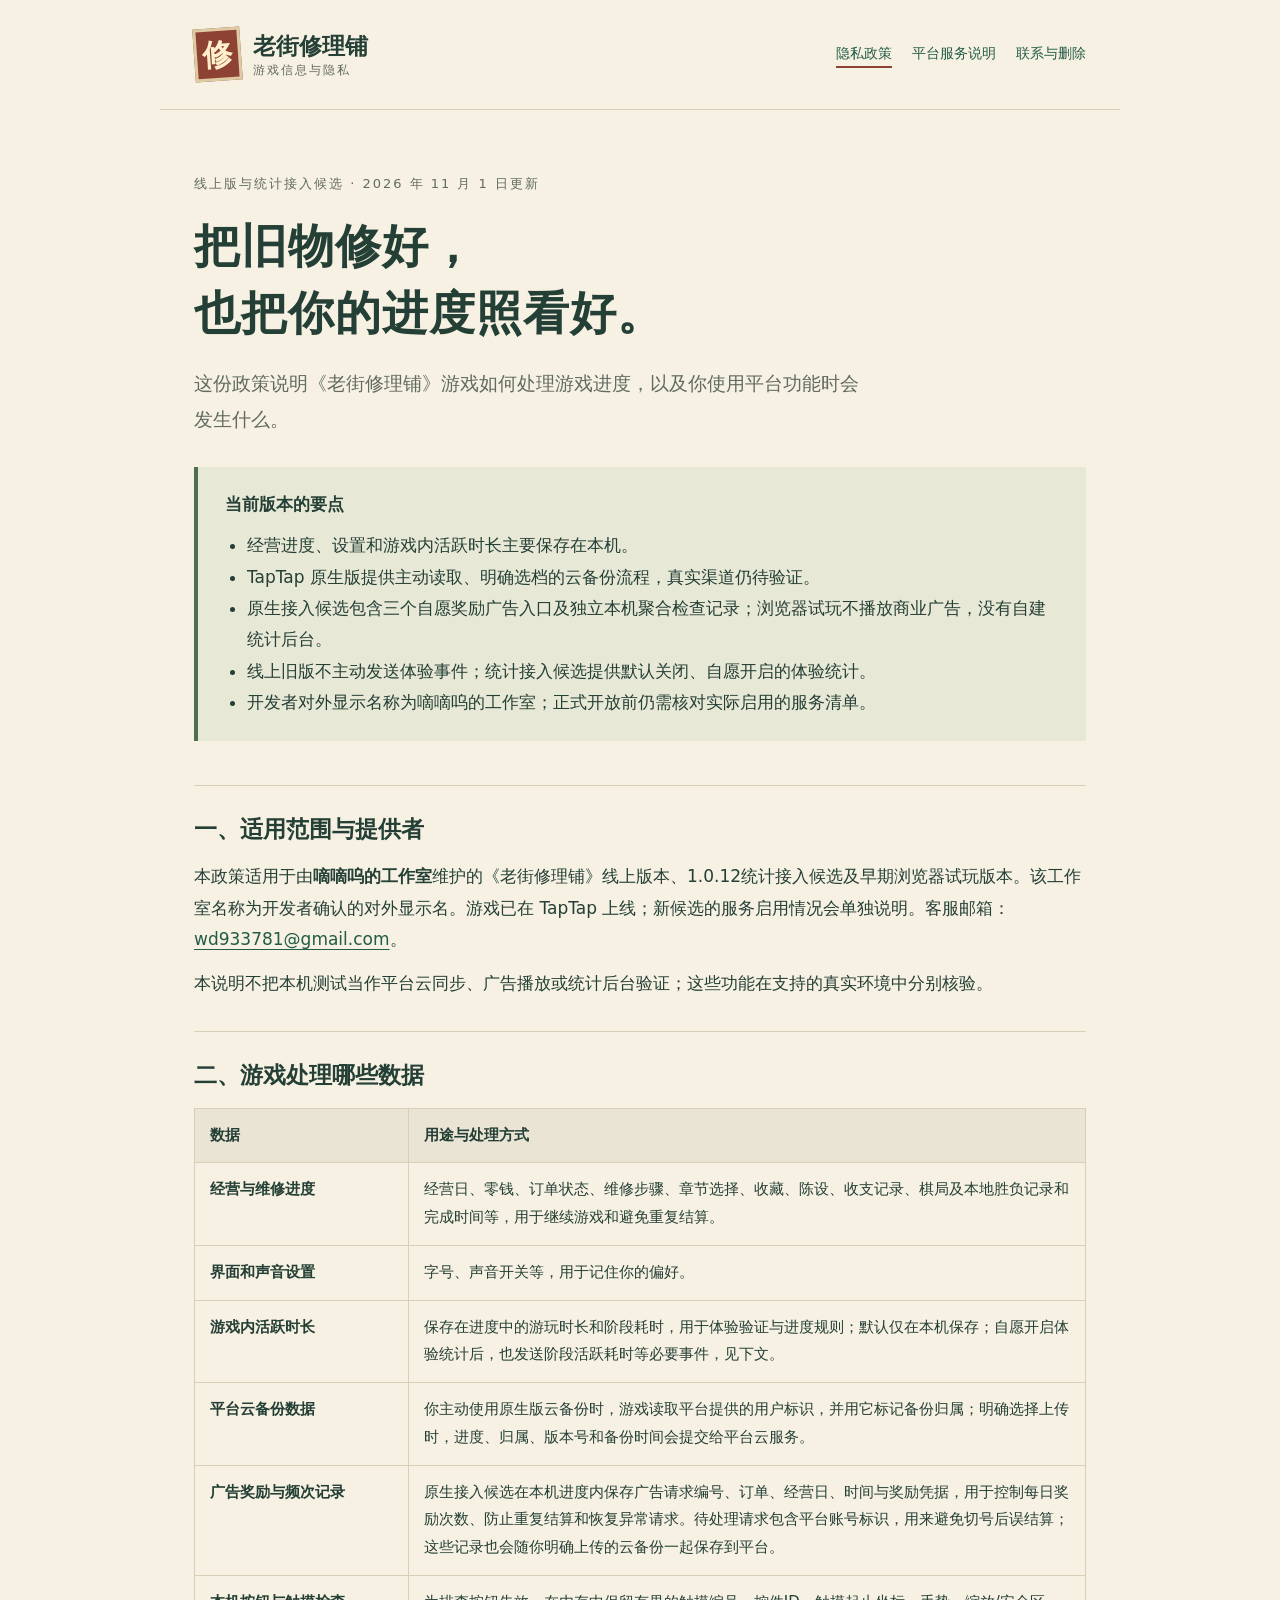
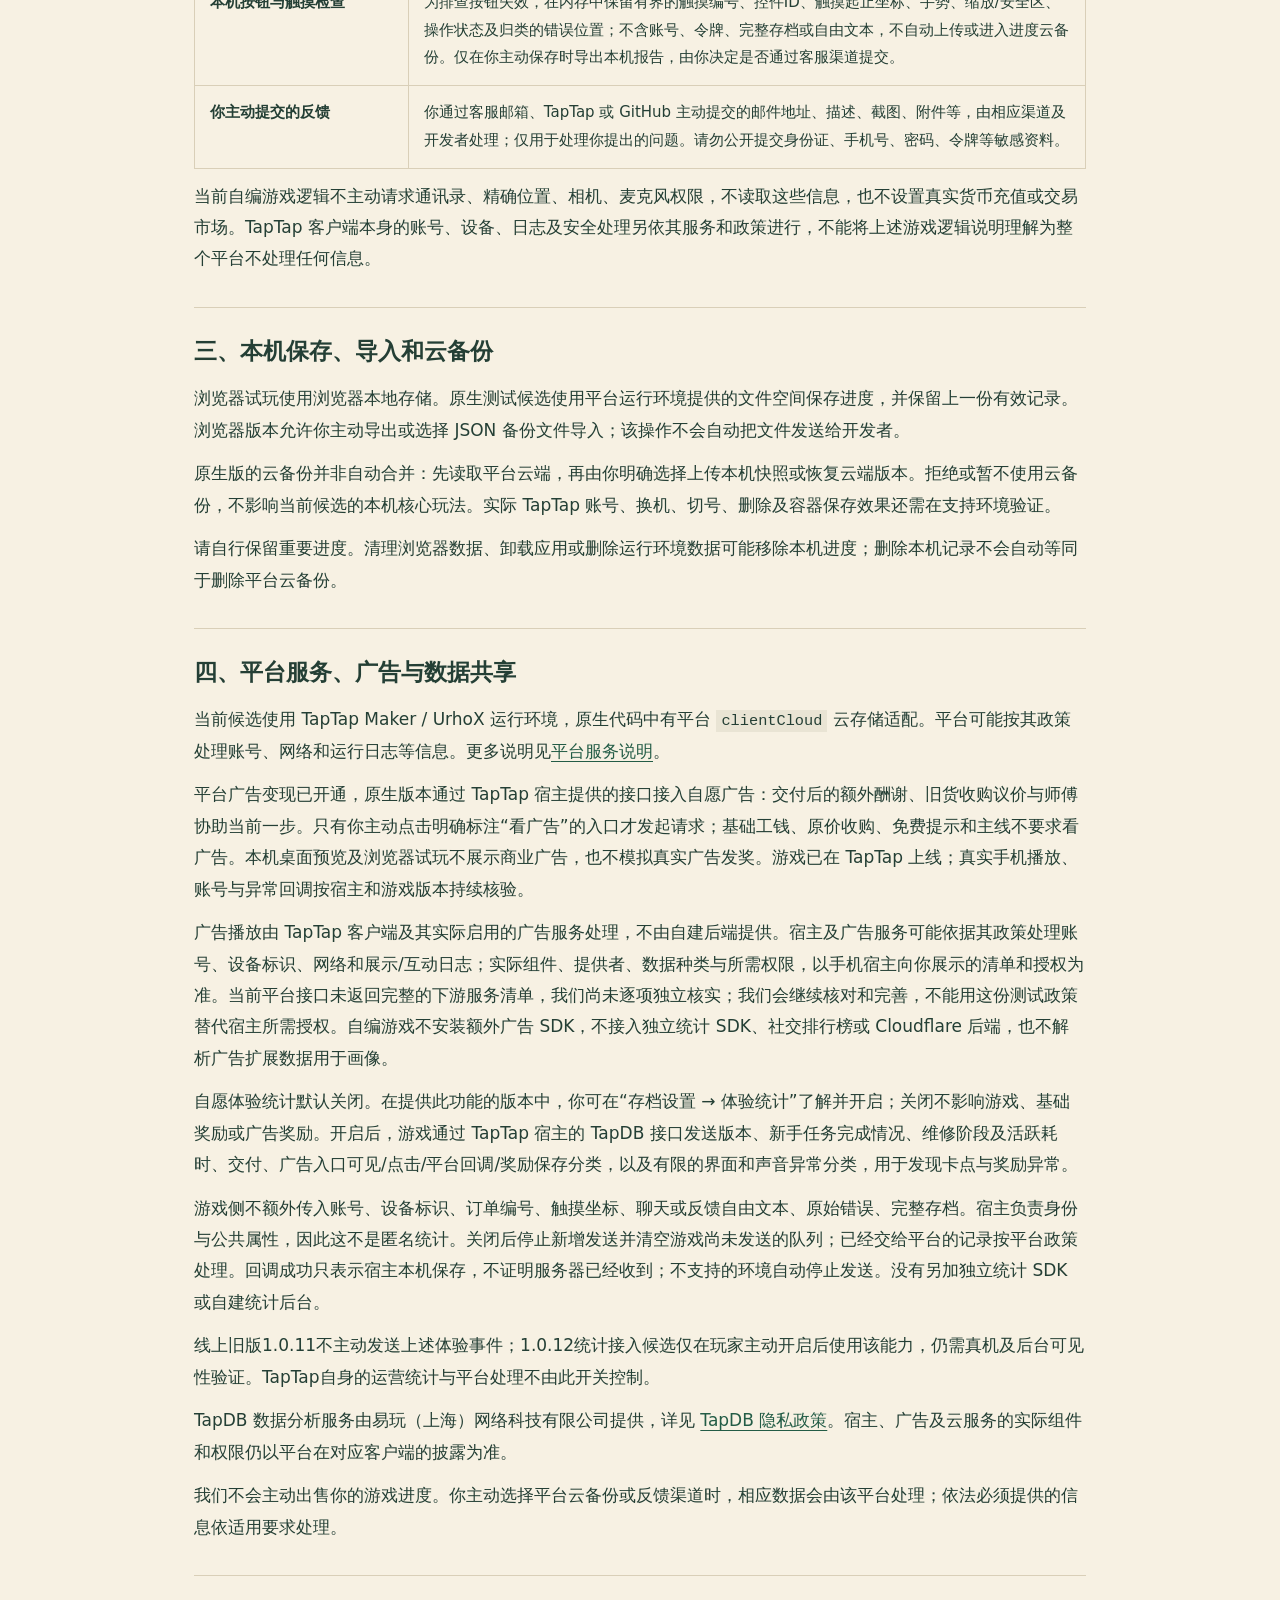
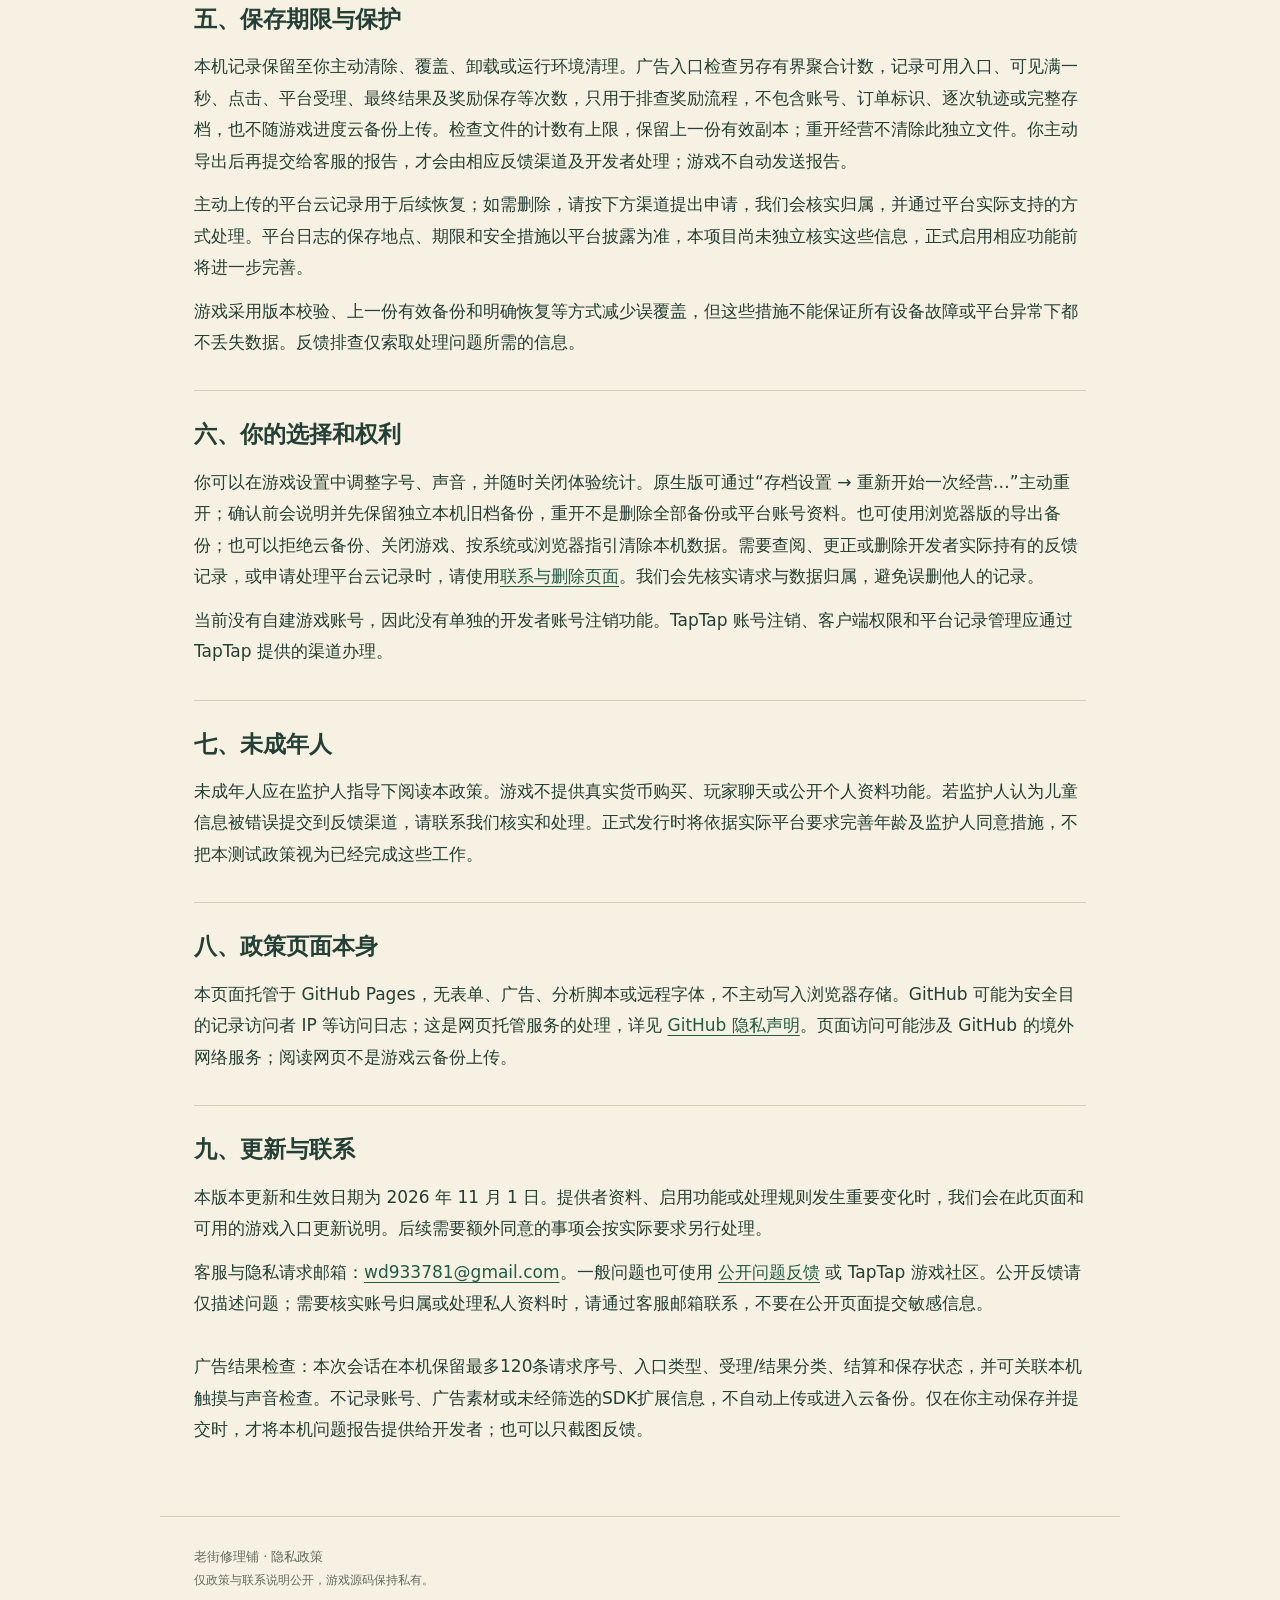
==== commit 57935c25: "Document optional host analytics and live release status" ====
--- a/index.html
+++ b/index.html
@@ -10,18 +10,18 @@
 <body>
 <header><div class="brand"><span class="seal" aria-hidden="true">修</span><span>老街修理铺<small>游戏信息与隐私</small></span></div><nav aria-label="政策导航"><a aria-current="page" href="./">隐私政策</a><a href="services.html">平台服务说明</a><a href="contact.html">联系与删除</a></nav></header>
 <main>
-<p class="eyebrow">1.0 发布候选 · 2026 年 10 月 30 日更新</p>
+<p class="eyebrow">线上版与统计接入候选 · 2026 年 11 月 1 日更新</p>
 <h1>把旧物修好，<br>也把你的进度照看好。</h1>
-<p class="lead">这份政策说明《老街修理铺》当前测试候选如何处理游戏进度，以及你使用平台功能时会发生什么。</p>
-<aside><strong>当前版本的要点</strong><ul><li>经营进度、设置和游戏内活跃时长主要保存在本机。</li><li>TapTap 原生版提供主动读取、明确选档的云备份流程，真实渠道仍待验证。</li><li>原生接入候选包含三个自愿奖励广告入口及独立本机聚合检查记录；浏览器试玩不播放商业广告，没有自建统计后台。</li><li>宿主 TapDB 事件适配已准备，但本候选远端上报保持关闭，尚未完成真机及后台可见性验证。</li><li>开发者对外显示名称为嘀嘀呜的工作室；正式开放前仍需核对实际启用的服务清单。</li></ul></aside>
-<section><h2>一、适用范围与提供者</h2><p>本政策适用于由<strong>嘀嘀呜的工作室</strong>维护的《老街修理铺》1.0 发布候选及早期浏览器试玩版本。该工作室名称为开发者确认的对外显示名。本游戏尚未公开正式发行；正式提交时仍将按平台实际要求核对主体字段与服务清单。客服邮箱：<a href="mailto:wd933781@gmail.com">wd933781@gmail.com</a>。</p><p>这是可供测试者阅读的测试版本政策；它不表示当前广告、平台云同步或发行手续已经通过验证。正式上架资料以届时更新且与实际构建一致的政策为准。</p></section>
-<section><h2>二、游戏处理哪些数据</h2><div class="table-wrap"><table><thead><tr><th>数据</th><th>用途与处理方式</th></tr></thead><tbody><tr><td>经营与维修进度</td><td>经营日、零钱、订单状态、维修步骤、章节选择、收藏、陈设、收支记录、棋局及本地胜负记录和完成时间等，用于继续游戏和避免重复结算。</td></tr><tr><td>界面和声音设置</td><td>字号、声音开关等，用于记住你的偏好。</td></tr><tr><td>游戏内活跃时长</td><td>保存在进度中的游玩时长和阶段耗时，用于体验验证与进度规则；当前候选没有把它上传到独立分析服务。</td></tr><tr><td>平台云备份数据</td><td>你主动使用原生版云备份时，游戏读取平台提供的用户标识，并用它标记备份归属；明确选择上传时，进度、归属、版本号和备份时间会提交给平台云服务。</td></tr><tr><td>广告奖励与频次记录</td><td>原生接入候选在本机进度内保存广告请求编号、订单、经营日、时间与奖励凭据，用于控制每日奖励次数、防止重复结算和恢复异常请求。待处理请求包含平台账号标识，用来避免切号后误结算；这些记录也会随你明确上传的云备份一起保存到平台。</td></tr><tr><td>本机按钮与触摸检查</td><td>为排查按钮失效，在内存中保留有界的触摸编号、控件ID、触摸起止坐标、手势、缩放/安全区、操作状态及归类的错误位置；不含账号、令牌、完整存档或自由文本，不自动上传或进入进度云备份。仅在你主动保存时导出本机报告，由你决定是否通过客服渠道提交。</td></tr><tr><td>你主动提交的反馈</td><td>你通过客服邮箱、TapTap 或 GitHub 主动提交的邮件地址、描述、截图、附件等，由相应渠道及开发者处理；仅用于处理你提出的问题。请勿公开提交身份证、手机号、密码、令牌等敏感资料。</td></tr></tbody></table></div><p>当前自编游戏逻辑不主动请求通讯录、精确位置、相机、麦克风权限，不读取这些信息，也不设置真实货币充值或交易市场。TapTap 客户端本身的账号、设备、日志及安全处理另依其服务和政策进行，不能将上述游戏逻辑说明理解为整个平台不处理任何信息。</p></section>
+<p class="lead">这份政策说明《老街修理铺》游戏如何处理游戏进度，以及你使用平台功能时会发生什么。</p>
+<aside><strong>当前版本的要点</strong><ul><li>经营进度、设置和游戏内活跃时长主要保存在本机。</li><li>TapTap 原生版提供主动读取、明确选档的云备份流程，真实渠道仍待验证。</li><li>原生接入候选包含三个自愿奖励广告入口及独立本机聚合检查记录；浏览器试玩不播放商业广告，没有自建统计后台。</li><li>线上旧版不主动发送体验事件；统计接入候选提供默认关闭、自愿开启的体验统计。</li><li>开发者对外显示名称为嘀嘀呜的工作室；正式开放前仍需核对实际启用的服务清单。</li></ul></aside>
+<section><h2>一、适用范围与提供者</h2><p>本政策适用于由<strong>嘀嘀呜的工作室</strong>维护的《老街修理铺》线上版本、1.0.12统计接入候选及早期浏览器试玩版本。该工作室名称为开发者确认的对外显示名。游戏已在 TapTap 上线；新候选的服务启用情况会单独说明。客服邮箱：<a href="mailto:wd933781@gmail.com">wd933781@gmail.com</a>。</p><p>本说明不把本机测试当作平台云同步、广告播放或统计后台验证；这些功能在支持的真实环境中分别核验。</p></section>
+<section><h2>二、游戏处理哪些数据</h2><div class="table-wrap"><table><thead><tr><th>数据</th><th>用途与处理方式</th></tr></thead><tbody><tr><td>经营与维修进度</td><td>经营日、零钱、订单状态、维修步骤、章节选择、收藏、陈设、收支记录、棋局及本地胜负记录和完成时间等，用于继续游戏和避免重复结算。</td></tr><tr><td>界面和声音设置</td><td>字号、声音开关等，用于记住你的偏好。</td></tr><tr><td>游戏内活跃时长</td><td>保存在进度中的游玩时长和阶段耗时，用于体验验证与进度规则；默认仅在本机保存；自愿开启体验统计后，也发送阶段活跃耗时等必要事件，见下文。</td></tr><tr><td>平台云备份数据</td><td>你主动使用原生版云备份时，游戏读取平台提供的用户标识，并用它标记备份归属；明确选择上传时，进度、归属、版本号和备份时间会提交给平台云服务。</td></tr><tr><td>广告奖励与频次记录</td><td>原生接入候选在本机进度内保存广告请求编号、订单、经营日、时间与奖励凭据，用于控制每日奖励次数、防止重复结算和恢复异常请求。待处理请求包含平台账号标识，用来避免切号后误结算；这些记录也会随你明确上传的云备份一起保存到平台。</td></tr><tr><td>本机按钮与触摸检查</td><td>为排查按钮失效，在内存中保留有界的触摸编号、控件ID、触摸起止坐标、手势、缩放/安全区、操作状态及归类的错误位置；不含账号、令牌、完整存档或自由文本，不自动上传或进入进度云备份。仅在你主动保存时导出本机报告，由你决定是否通过客服渠道提交。</td></tr><tr><td>你主动提交的反馈</td><td>你通过客服邮箱、TapTap 或 GitHub 主动提交的邮件地址、描述、截图、附件等，由相应渠道及开发者处理；仅用于处理你提出的问题。请勿公开提交身份证、手机号、密码、令牌等敏感资料。</td></tr></tbody></table></div><p>当前自编游戏逻辑不主动请求通讯录、精确位置、相机、麦克风权限，不读取这些信息，也不设置真实货币充值或交易市场。TapTap 客户端本身的账号、设备、日志及安全处理另依其服务和政策进行，不能将上述游戏逻辑说明理解为整个平台不处理任何信息。</p></section>
 <section><h2>三、本机保存、导入和云备份</h2><p>浏览器试玩使用浏览器本地存储。原生测试候选使用平台运行环境提供的文件空间保存进度，并保留上一份有效记录。浏览器版本允许你主动导出或选择 JSON 备份文件导入；该操作不会自动把文件发送给开发者。</p><p>原生版的云备份并非自动合并：先读取平台云端，再由你明确选择上传本机快照或恢复云端版本。拒绝或暂不使用云备份，不影响当前候选的本机核心玩法。实际 TapTap 账号、换机、切号、删除及容器保存效果还需在支持环境验证。</p><p>请自行保留重要进度。清理浏览器数据、卸载应用或删除运行环境数据可能移除本机进度；删除本机记录不会自动等同于删除平台云备份。</p></section>
-<section><h2>四、平台服务、广告与数据共享</h2><p>当前候选使用 TapTap Maker / UrhoX 运行环境，原生代码中有平台 <code>clientCloud</code> 云存储适配。平台可能按其政策处理账号、网络和运行日志等信息。更多说明见<a href="services.html">平台服务说明</a>。</p><p>平台广告变现已开通，正在准备验证的原生候选通过 TapTap 宿主提供的接口接入自愿广告：交付后的额外酬谢、旧货收购议价与师傅协助当前一步。只有你主动点击明确标注“看广告”的入口才发起请求；基础工钱、原价收购、免费提示和主线不要求看广告。本机桌面预览及浏览器试玩不展示商业广告，也不模拟真实广告发奖。真实手机播放、账号与异常回调仍待验证，不代表已经公开上线。</p><p>广告播放由 TapTap 客户端及其实际启用的广告服务处理，不由自建后端提供。宿主及广告服务可能依据其政策处理账号、设备标识、网络和展示/互动日志；实际组件、提供者、数据种类与所需权限，以手机宿主向你展示的清单和授权为准。当前平台接口未返回完整的下游服务清单，我们尚未逐项独立核实；正式开放前仍需补齐，不能用这份测试政策替代宿主所需授权。自编游戏不安装额外广告 SDK，不接入独立统计 SDK、社交排行榜或 Cloudflare 后端，也不解析广告扩展数据用于画像。</p><p>候选代码还具备 TapTap 宿主 TapDB 事件接口适配，但本版本远端上报开关保持关闭，尚未完成手机宿主及后台可见性验证。本机聚合检查不依赖该接口；平台受理不等于广告曝光，宿主统计回调成功也只表示本机持久化，不表示服务器已收到。后续只有在核实真实服务清单、更新本政策并完成必要告知后才启用平台事件上报；届时游戏侧仅提供版本、广告入口类型、玩法阶段和有限结果原因码，不额外传入账号、设备标识、自由文本或完整存档。宿主会自行维护身份和公共属性，因此不能把该能力称作匿名统计。不会为此新增独立统计 SDK 或自建后端。</p><p>我们不会主动出售你的游戏进度。你主动选择平台云备份或反馈渠道时，相应数据会由该平台处理；依法必须提供的信息依适用要求处理。</p></section>
+<section><h2>四、平台服务、广告与数据共享</h2><p>当前候选使用 TapTap Maker / UrhoX 运行环境，原生代码中有平台 <code>clientCloud</code> 云存储适配。平台可能按其政策处理账号、网络和运行日志等信息。更多说明见<a href="services.html">平台服务说明</a>。</p><p>平台广告变现已开通，原生版本通过 TapTap 宿主提供的接口接入自愿广告：交付后的额外酬谢、旧货收购议价与师傅协助当前一步。只有你主动点击明确标注“看广告”的入口才发起请求；基础工钱、原价收购、免费提示和主线不要求看广告。本机桌面预览及浏览器试玩不展示商业广告，也不模拟真实广告发奖。游戏已在 TapTap 上线；真实手机播放、账号与异常回调按宿主和游戏版本持续核验。</p><p>广告播放由 TapTap 客户端及其实际启用的广告服务处理，不由自建后端提供。宿主及广告服务可能依据其政策处理账号、设备标识、网络和展示/互动日志；实际组件、提供者、数据种类与所需权限，以手机宿主向你展示的清单和授权为准。当前平台接口未返回完整的下游服务清单，我们尚未逐项独立核实；我们会继续核对和完善，不能用这份测试政策替代宿主所需授权。自编游戏不安装额外广告 SDK，不接入独立统计 SDK、社交排行榜或 Cloudflare 后端，也不解析广告扩展数据用于画像。</p><p>自愿体验统计默认关闭。在提供此功能的版本中，你可在“存档设置 → 体验统计”了解并开启；关闭不影响游戏、基础奖励或广告奖励。开启后，游戏通过 TapTap 宿主的 TapDB 接口发送版本、新手任务完成情况、维修阶段及活跃耗时、交付、广告入口可见/点击/平台回调/奖励保存分类，以及有限的界面和声音异常分类，用于发现卡点与奖励异常。</p><p>游戏侧不额外传入账号、设备标识、订单编号、触摸坐标、聊天或反馈自由文本、原始错误、完整存档。宿主负责身份与公共属性，因此这不是匿名统计。关闭后停止新增发送并清空游戏尚未发送的队列；已经交给平台的记录按平台政策处理。回调成功只表示宿主本机保存，不证明服务器已经收到；不支持的环境自动停止发送。没有另加独立统计 SDK 或自建统计后台。</p><p>线上旧版1.0.11不主动发送上述体验事件；1.0.12统计接入候选仅在玩家主动开启后使用该能力，仍需真机及后台可见性验证。TapTap自身的运营统计与平台处理不由此开关控制。</p><p>TapDB 数据分析服务由易玩（上海）网络科技有限公司提供，详见 <a href="https://www.tapdb.com/privacy.html" rel="noopener noreferrer">TapDB 隐私政策</a>。宿主、广告及云服务的实际组件和权限仍以平台在对应客户端的披露为准。</p><p>我们不会主动出售你的游戏进度。你主动选择平台云备份或反馈渠道时，相应数据会由该平台处理；依法必须提供的信息依适用要求处理。</p></section>
 <section><h2>五、保存期限与保护</h2><p>本机记录保留至你主动清除、覆盖、卸载或运行环境清理。广告入口检查另存有界聚合计数，记录可用入口、可见满一秒、点击、平台受理、最终结果及奖励保存等次数，只用于排查奖励流程，不包含账号、订单标识、逐次轨迹或完整存档，也不随游戏进度云备份上传。检查文件的计数有上限，保留上一份有效副本；重开经营不清除此独立文件。你主动导出后再提交给客服的报告，才会由相应反馈渠道及开发者处理；游戏不自动发送报告。</p><p>主动上传的平台云记录用于后续恢复；如需删除，请按下方渠道提出申请，我们会核实归属，并通过平台实际支持的方式处理。平台日志的保存地点、期限和安全措施以平台披露为准，本项目尚未独立核实这些信息，正式启用相应功能前将进一步完善。</p><p>游戏采用版本校验、上一份有效备份和明确恢复等方式减少误覆盖，但这些措施不能保证所有设备故障或平台异常下都不丢失数据。反馈排查仅索取处理问题所需的信息。</p></section>
-<section><h2>六、你的选择和权利</h2><p>你可以在游戏设置中调整字号和声音。原生版可通过“存档设置 → 重新开始一次经营…”主动重开；确认前会说明并先保留独立本机旧档备份，重开不是删除全部备份或平台账号资料。也可使用浏览器版的导出备份；也可以拒绝云备份、关闭游戏、按系统或浏览器指引清除本机数据。需要查阅、更正或删除开发者实际持有的反馈记录，或申请处理平台云记录时，请使用<a href="contact.html">联系与删除页面</a>。我们会先核实请求与数据归属，避免误删他人的记录。</p><p>当前没有自建游戏账号，因此没有单独的开发者账号注销功能。TapTap 账号注销、客户端权限和平台记录管理应通过 TapTap 提供的渠道办理。</p></section>
-<section><h2>七、未成年人</h2><p>未成年人应在监护人指导下阅读本政策。当前候选不提供真实货币购买、玩家聊天或公开个人资料功能。若监护人认为儿童信息被错误提交到反馈渠道，请联系我们核实和处理。正式发行时将依据实际平台要求完善年龄及监护人同意措施，不把本测试政策视为已经完成这些工作。</p></section>
+<section><h2>六、你的选择和权利</h2><p>你可以在游戏设置中调整字号、声音，并随时关闭体验统计。原生版可通过“存档设置 → 重新开始一次经营…”主动重开；确认前会说明并先保留独立本机旧档备份，重开不是删除全部备份或平台账号资料。也可使用浏览器版的导出备份；也可以拒绝云备份、关闭游戏、按系统或浏览器指引清除本机数据。需要查阅、更正或删除开发者实际持有的反馈记录，或申请处理平台云记录时，请使用<a href="contact.html">联系与删除页面</a>。我们会先核实请求与数据归属，避免误删他人的记录。</p><p>当前没有自建游戏账号，因此没有单独的开发者账号注销功能。TapTap 账号注销、客户端权限和平台记录管理应通过 TapTap 提供的渠道办理。</p></section>
+<section><h2>七、未成年人</h2><p>未成年人应在监护人指导下阅读本政策。游戏不提供真实货币购买、玩家聊天或公开个人资料功能。若监护人认为儿童信息被错误提交到反馈渠道，请联系我们核实和处理。正式发行时将依据实际平台要求完善年龄及监护人同意措施，不把本测试政策视为已经完成这些工作。</p></section>
 <section><h2>八、政策页面本身</h2><p>本页面托管于 GitHub Pages，无表单、广告、分析脚本或远程字体，不主动写入浏览器存储。GitHub 可能为安全目的记录访问者 IP 等访问日志；这是网页托管服务的处理，详见 <a href="https://docs.github.com/en/site-policy/privacy-policies/github-general-privacy-statement" rel="noopener noreferrer">GitHub 隐私声明</a>。页面访问可能涉及 GitHub 的境外网络服务；阅读网页不是游戏云备份上传。</p></section>
-<section><h2>九、更新与联系</h2><p>本版本更新和生效日期为 2026 年 10 月 30 日。提供者资料、启用功能或处理规则发生重要变化时，我们会在此页面和可用的游戏入口更新说明。后续需要额外同意的事项会按实际要求另行处理。</p><p>客服与隐私请求邮箱：<a href="mailto:wd933781@gmail.com">wd933781@gmail.com</a>。一般问题也可使用 <a href="https://github.com/wd9337812/repairstore-privacy/issues" rel="noopener noreferrer">公开问题反馈</a> 或 TapTap 游戏社区。公开反馈请仅描述问题；需要核实账号归属或处理私人资料时，请通过客服邮箱联系，不要在公开页面提交敏感信息。</p></section>
-<p>广告结果检查：本次会话在本机保留最多120条请求序号、入口类型、受理/结果分类、结算和保存状态，并可关联本机触摸与声音检查。不记录账号、广告素材或未经筛选的SDK扩展信息，不自动上传或进入云备份。仅在你主动保存并提交时，才将本机问题报告提供给开发者；也可以只截图反馈。</p></main><footer>老街修理铺 · 测试版本政策<span>仅政策与联系说明公开，游戏源码保持私有。</span></footer>
+<section><h2>九、更新与联系</h2><p>本版本更新和生效日期为 2026 年 11 月 1 日。提供者资料、启用功能或处理规则发生重要变化时，我们会在此页面和可用的游戏入口更新说明。后续需要额外同意的事项会按实际要求另行处理。</p><p>客服与隐私请求邮箱：<a href="mailto:wd933781@gmail.com">wd933781@gmail.com</a>。一般问题也可使用 <a href="https://github.com/wd9337812/repairstore-privacy/issues" rel="noopener noreferrer">公开问题反馈</a> 或 TapTap 游戏社区。公开反馈请仅描述问题；需要核实账号归属或处理私人资料时，请通过客服邮箱联系，不要在公开页面提交敏感信息。</p></section>
+<p>广告结果检查：本次会话在本机保留最多120条请求序号、入口类型、受理/结果分类、结算和保存状态，并可关联本机触摸与声音检查。不记录账号、广告素材或未经筛选的SDK扩展信息，不自动上传或进入云备份。仅在你主动保存并提交时，才将本机问题报告提供给开发者；也可以只截图反馈。</p></main><footer>老街修理铺 · 隐私政策<span>仅政策与联系说明公开，游戏源码保持私有。</span></footer>
 </body></html>
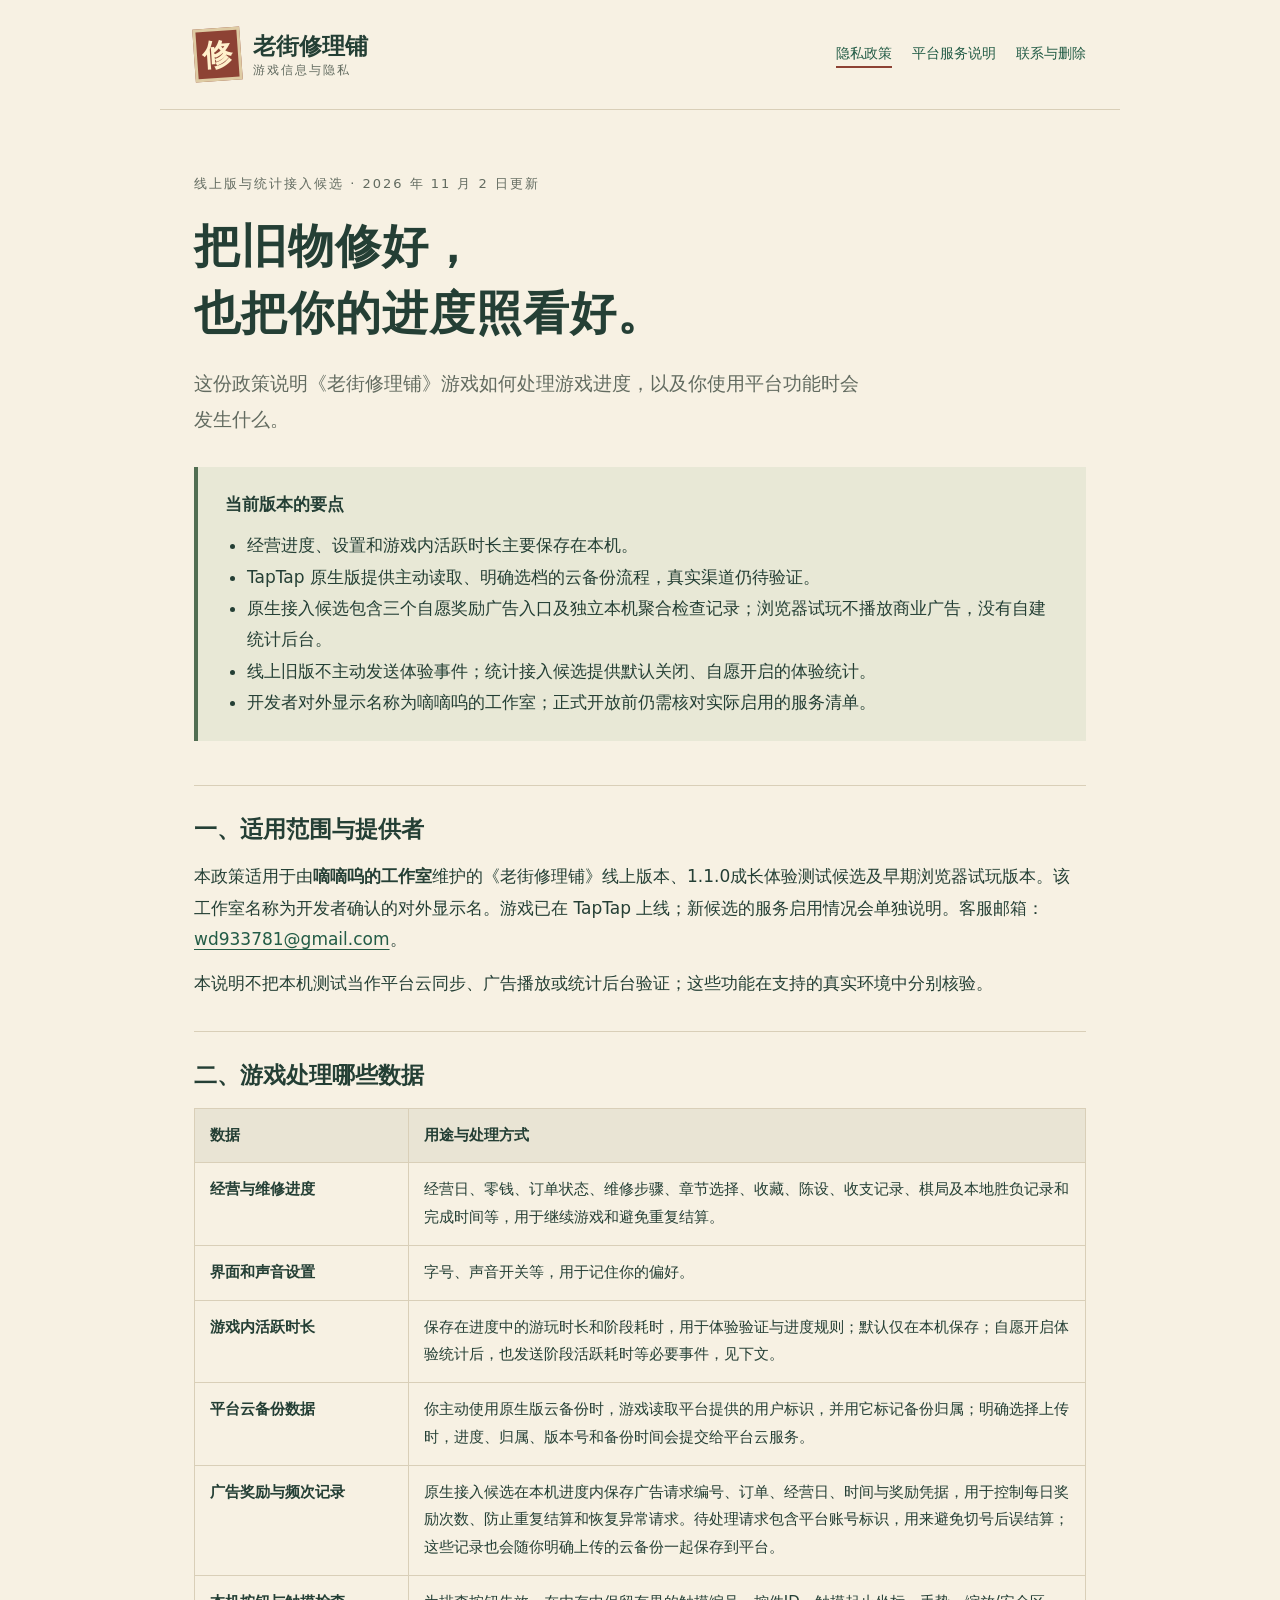
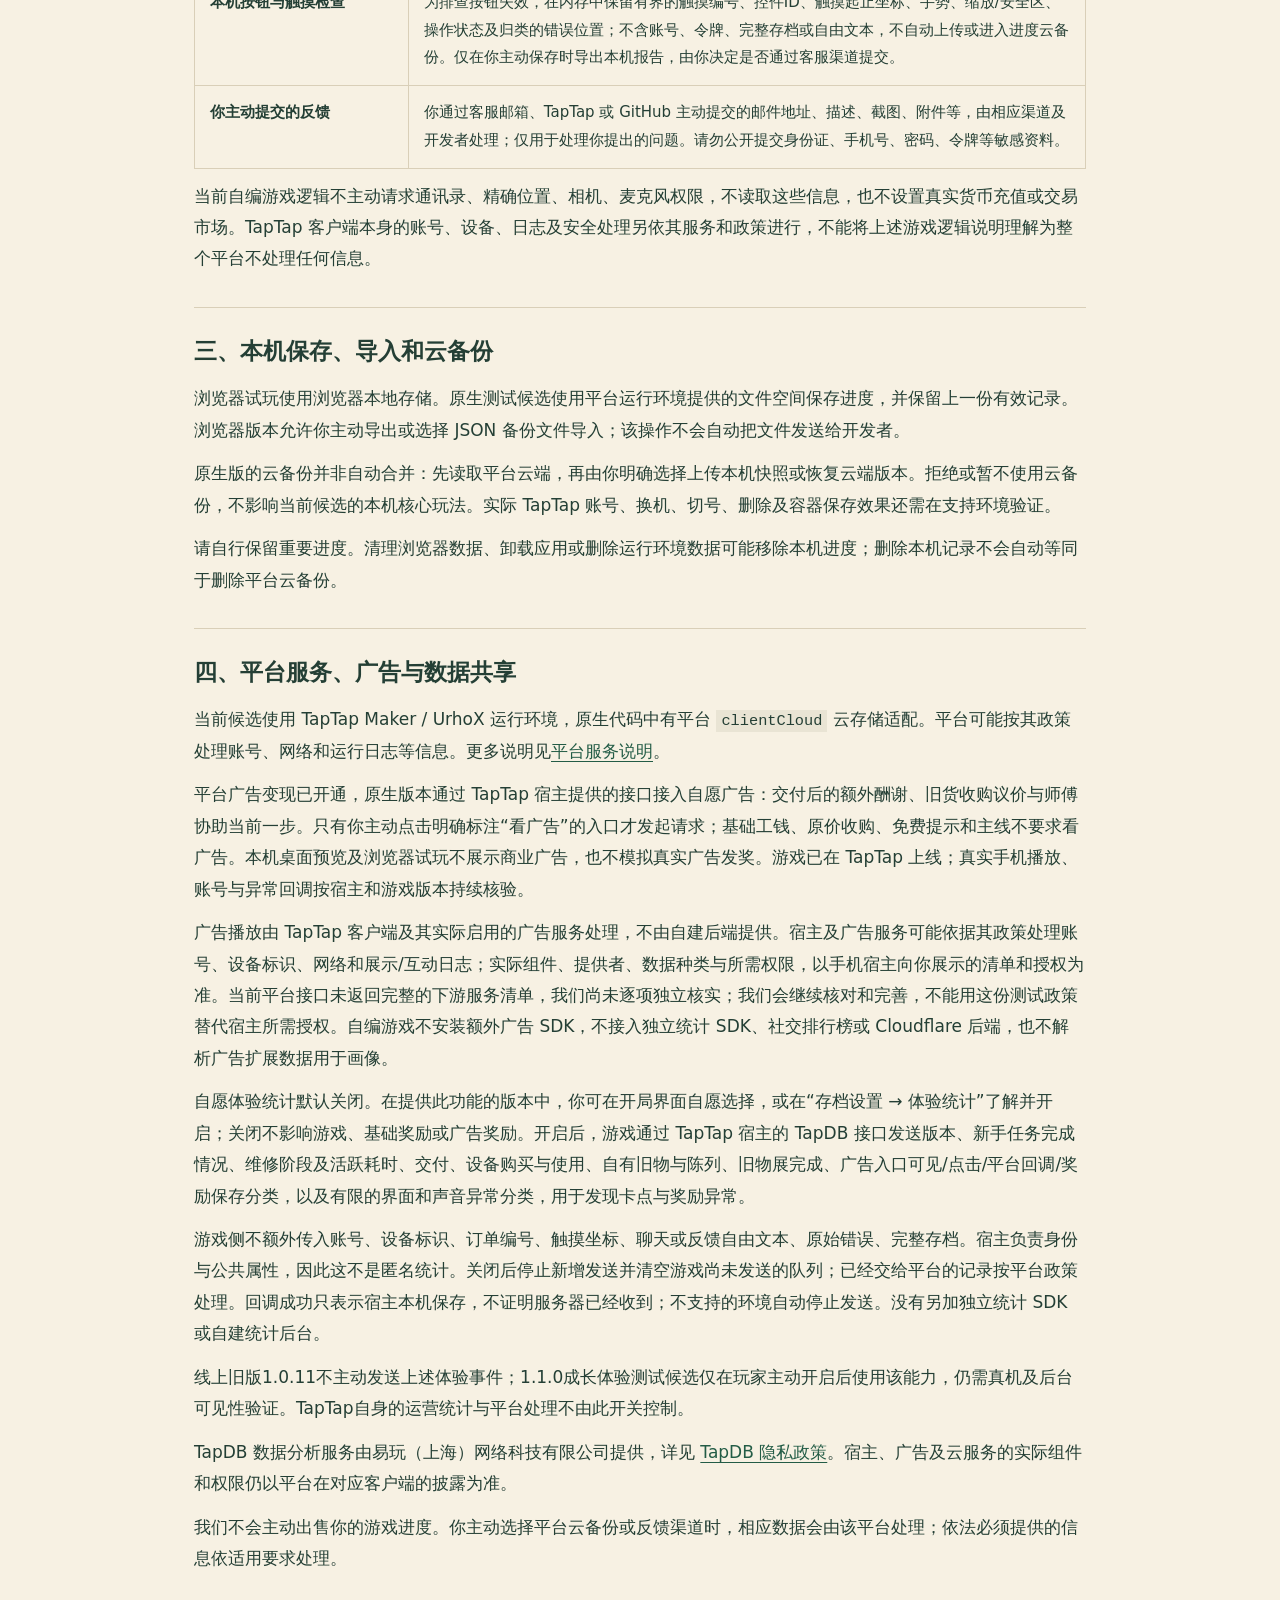
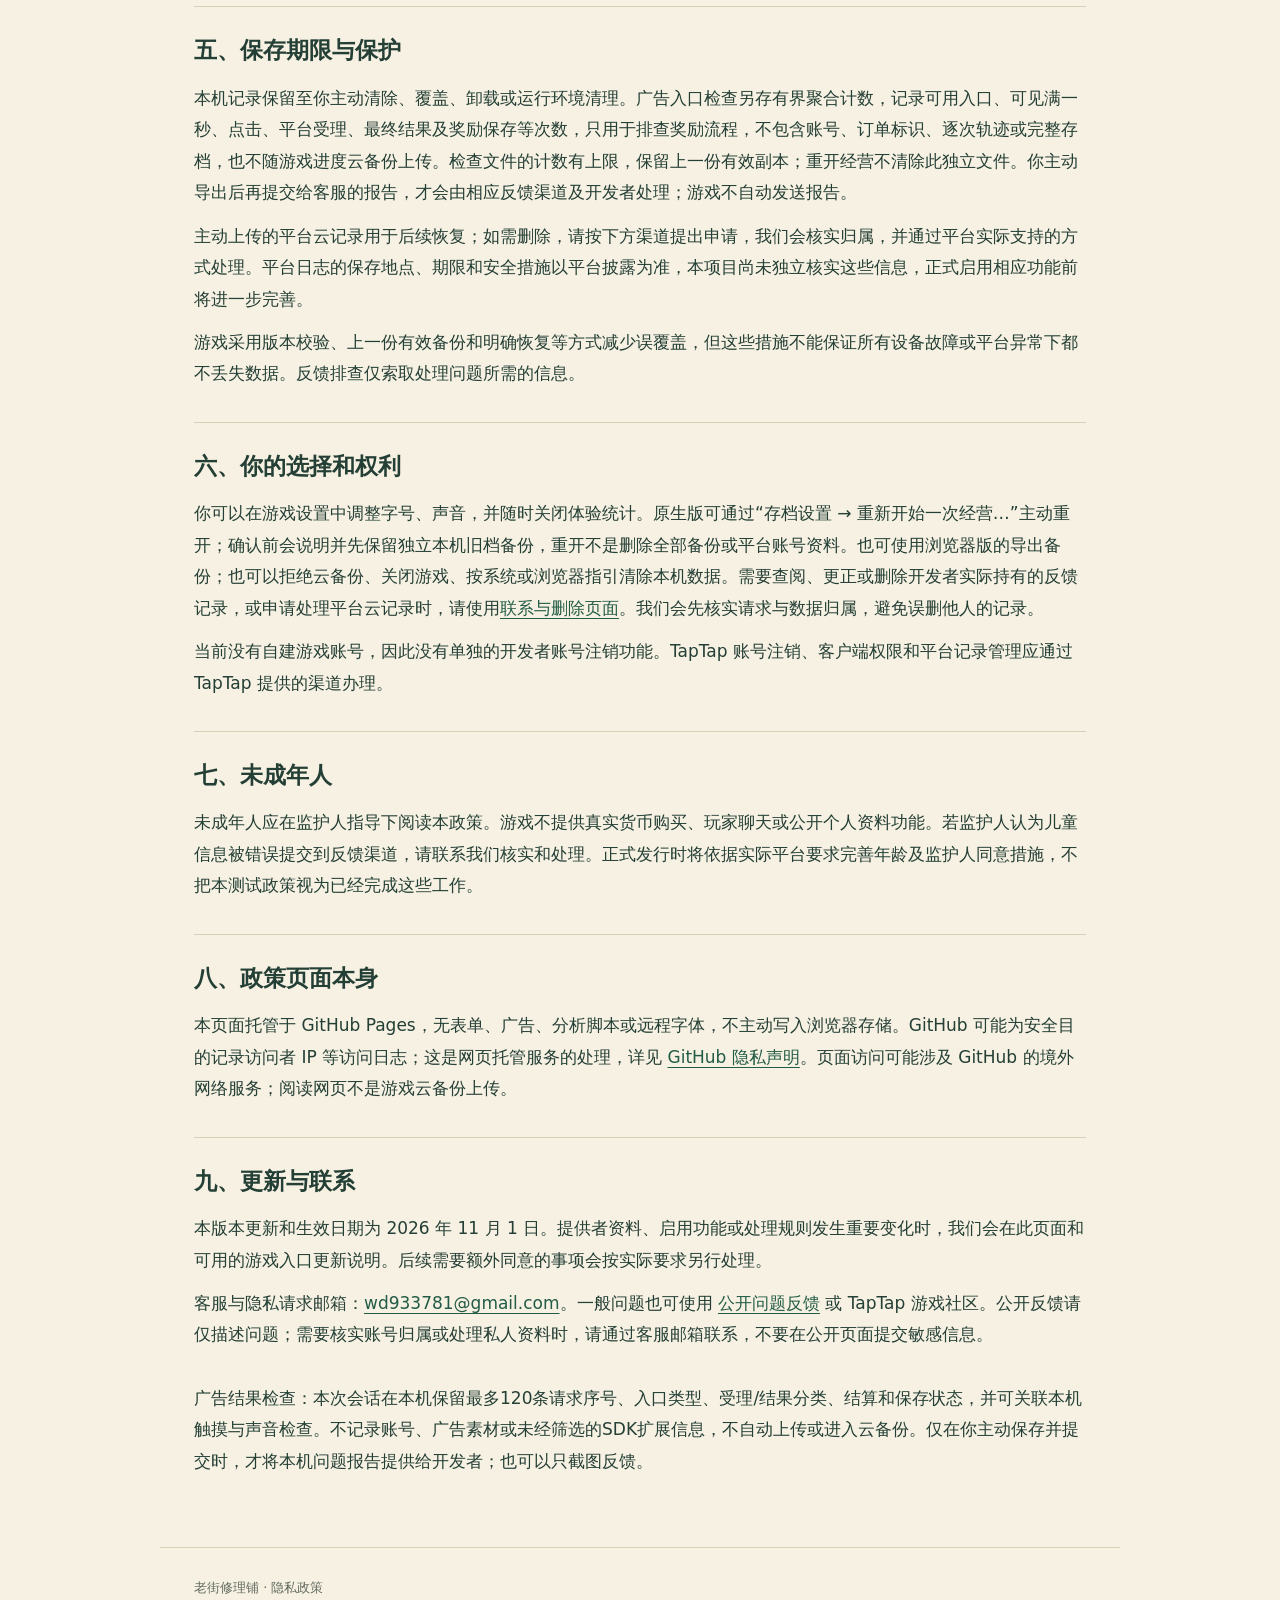
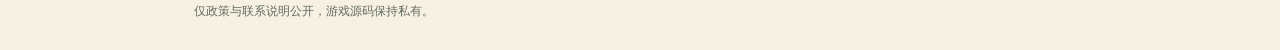
==== commit 049ee789: "Document opt-in statistics for 1.1.0 growth test candidate" ====
--- a/index.html
+++ b/index.html
@@ -10,14 +10,14 @@
 <body>
 <header><div class="brand"><span class="seal" aria-hidden="true">修</span><span>老街修理铺<small>游戏信息与隐私</small></span></div><nav aria-label="政策导航"><a aria-current="page" href="./">隐私政策</a><a href="services.html">平台服务说明</a><a href="contact.html">联系与删除</a></nav></header>
 <main>
-<p class="eyebrow">线上版与统计接入候选 · 2026 年 11 月 1 日更新</p>
+<p class="eyebrow">线上版与统计接入候选 · 2026 年 11 月 2 日更新</p>
 <h1>把旧物修好，<br>也把你的进度照看好。</h1>
 <p class="lead">这份政策说明《老街修理铺》游戏如何处理游戏进度，以及你使用平台功能时会发生什么。</p>
 <aside><strong>当前版本的要点</strong><ul><li>经营进度、设置和游戏内活跃时长主要保存在本机。</li><li>TapTap 原生版提供主动读取、明确选档的云备份流程，真实渠道仍待验证。</li><li>原生接入候选包含三个自愿奖励广告入口及独立本机聚合检查记录；浏览器试玩不播放商业广告，没有自建统计后台。</li><li>线上旧版不主动发送体验事件；统计接入候选提供默认关闭、自愿开启的体验统计。</li><li>开发者对外显示名称为嘀嘀呜的工作室；正式开放前仍需核对实际启用的服务清单。</li></ul></aside>
-<section><h2>一、适用范围与提供者</h2><p>本政策适用于由<strong>嘀嘀呜的工作室</strong>维护的《老街修理铺》线上版本、1.0.12统计接入候选及早期浏览器试玩版本。该工作室名称为开发者确认的对外显示名。游戏已在 TapTap 上线；新候选的服务启用情况会单独说明。客服邮箱：<a href="mailto:wd933781@gmail.com">wd933781@gmail.com</a>。</p><p>本说明不把本机测试当作平台云同步、广告播放或统计后台验证；这些功能在支持的真实环境中分别核验。</p></section>
+<section><h2>一、适用范围与提供者</h2><p>本政策适用于由<strong>嘀嘀呜的工作室</strong>维护的《老街修理铺》线上版本、1.1.0成长体验测试候选及早期浏览器试玩版本。该工作室名称为开发者确认的对外显示名。游戏已在 TapTap 上线；新候选的服务启用情况会单独说明。客服邮箱：<a href="mailto:wd933781@gmail.com">wd933781@gmail.com</a>。</p><p>本说明不把本机测试当作平台云同步、广告播放或统计后台验证；这些功能在支持的真实环境中分别核验。</p></section>
 <section><h2>二、游戏处理哪些数据</h2><div class="table-wrap"><table><thead><tr><th>数据</th><th>用途与处理方式</th></tr></thead><tbody><tr><td>经营与维修进度</td><td>经营日、零钱、订单状态、维修步骤、章节选择、收藏、陈设、收支记录、棋局及本地胜负记录和完成时间等，用于继续游戏和避免重复结算。</td></tr><tr><td>界面和声音设置</td><td>字号、声音开关等，用于记住你的偏好。</td></tr><tr><td>游戏内活跃时长</td><td>保存在进度中的游玩时长和阶段耗时，用于体验验证与进度规则；默认仅在本机保存；自愿开启体验统计后，也发送阶段活跃耗时等必要事件，见下文。</td></tr><tr><td>平台云备份数据</td><td>你主动使用原生版云备份时，游戏读取平台提供的用户标识，并用它标记备份归属；明确选择上传时，进度、归属、版本号和备份时间会提交给平台云服务。</td></tr><tr><td>广告奖励与频次记录</td><td>原生接入候选在本机进度内保存广告请求编号、订单、经营日、时间与奖励凭据，用于控制每日奖励次数、防止重复结算和恢复异常请求。待处理请求包含平台账号标识，用来避免切号后误结算；这些记录也会随你明确上传的云备份一起保存到平台。</td></tr><tr><td>本机按钮与触摸检查</td><td>为排查按钮失效，在内存中保留有界的触摸编号、控件ID、触摸起止坐标、手势、缩放/安全区、操作状态及归类的错误位置；不含账号、令牌、完整存档或自由文本，不自动上传或进入进度云备份。仅在你主动保存时导出本机报告，由你决定是否通过客服渠道提交。</td></tr><tr><td>你主动提交的反馈</td><td>你通过客服邮箱、TapTap 或 GitHub 主动提交的邮件地址、描述、截图、附件等，由相应渠道及开发者处理；仅用于处理你提出的问题。请勿公开提交身份证、手机号、密码、令牌等敏感资料。</td></tr></tbody></table></div><p>当前自编游戏逻辑不主动请求通讯录、精确位置、相机、麦克风权限，不读取这些信息，也不设置真实货币充值或交易市场。TapTap 客户端本身的账号、设备、日志及安全处理另依其服务和政策进行，不能将上述游戏逻辑说明理解为整个平台不处理任何信息。</p></section>
 <section><h2>三、本机保存、导入和云备份</h2><p>浏览器试玩使用浏览器本地存储。原生测试候选使用平台运行环境提供的文件空间保存进度，并保留上一份有效记录。浏览器版本允许你主动导出或选择 JSON 备份文件导入；该操作不会自动把文件发送给开发者。</p><p>原生版的云备份并非自动合并：先读取平台云端，再由你明确选择上传本机快照或恢复云端版本。拒绝或暂不使用云备份，不影响当前候选的本机核心玩法。实际 TapTap 账号、换机、切号、删除及容器保存效果还需在支持环境验证。</p><p>请自行保留重要进度。清理浏览器数据、卸载应用或删除运行环境数据可能移除本机进度；删除本机记录不会自动等同于删除平台云备份。</p></section>
-<section><h2>四、平台服务、广告与数据共享</h2><p>当前候选使用 TapTap Maker / UrhoX 运行环境，原生代码中有平台 <code>clientCloud</code> 云存储适配。平台可能按其政策处理账号、网络和运行日志等信息。更多说明见<a href="services.html">平台服务说明</a>。</p><p>平台广告变现已开通，原生版本通过 TapTap 宿主提供的接口接入自愿广告：交付后的额外酬谢、旧货收购议价与师傅协助当前一步。只有你主动点击明确标注“看广告”的入口才发起请求；基础工钱、原价收购、免费提示和主线不要求看广告。本机桌面预览及浏览器试玩不展示商业广告，也不模拟真实广告发奖。游戏已在 TapTap 上线；真实手机播放、账号与异常回调按宿主和游戏版本持续核验。</p><p>广告播放由 TapTap 客户端及其实际启用的广告服务处理，不由自建后端提供。宿主及广告服务可能依据其政策处理账号、设备标识、网络和展示/互动日志；实际组件、提供者、数据种类与所需权限，以手机宿主向你展示的清单和授权为准。当前平台接口未返回完整的下游服务清单，我们尚未逐项独立核实；我们会继续核对和完善，不能用这份测试政策替代宿主所需授权。自编游戏不安装额外广告 SDK，不接入独立统计 SDK、社交排行榜或 Cloudflare 后端，也不解析广告扩展数据用于画像。</p><p>自愿体验统计默认关闭。在提供此功能的版本中，你可在“存档设置 → 体验统计”了解并开启；关闭不影响游戏、基础奖励或广告奖励。开启后，游戏通过 TapTap 宿主的 TapDB 接口发送版本、新手任务完成情况、维修阶段及活跃耗时、交付、广告入口可见/点击/平台回调/奖励保存分类，以及有限的界面和声音异常分类，用于发现卡点与奖励异常。</p><p>游戏侧不额外传入账号、设备标识、订单编号、触摸坐标、聊天或反馈自由文本、原始错误、完整存档。宿主负责身份与公共属性，因此这不是匿名统计。关闭后停止新增发送并清空游戏尚未发送的队列；已经交给平台的记录按平台政策处理。回调成功只表示宿主本机保存，不证明服务器已经收到；不支持的环境自动停止发送。没有另加独立统计 SDK 或自建统计后台。</p><p>线上旧版1.0.11不主动发送上述体验事件；1.0.12统计接入候选仅在玩家主动开启后使用该能力，仍需真机及后台可见性验证。TapTap自身的运营统计与平台处理不由此开关控制。</p><p>TapDB 数据分析服务由易玩（上海）网络科技有限公司提供，详见 <a href="https://www.tapdb.com/privacy.html" rel="noopener noreferrer">TapDB 隐私政策</a>。宿主、广告及云服务的实际组件和权限仍以平台在对应客户端的披露为准。</p><p>我们不会主动出售你的游戏进度。你主动选择平台云备份或反馈渠道时，相应数据会由该平台处理；依法必须提供的信息依适用要求处理。</p></section>
+<section><h2>四、平台服务、广告与数据共享</h2><p>当前候选使用 TapTap Maker / UrhoX 运行环境，原生代码中有平台 <code>clientCloud</code> 云存储适配。平台可能按其政策处理账号、网络和运行日志等信息。更多说明见<a href="services.html">平台服务说明</a>。</p><p>平台广告变现已开通，原生版本通过 TapTap 宿主提供的接口接入自愿广告：交付后的额外酬谢、旧货收购议价与师傅协助当前一步。只有你主动点击明确标注“看广告”的入口才发起请求；基础工钱、原价收购、免费提示和主线不要求看广告。本机桌面预览及浏览器试玩不展示商业广告，也不模拟真实广告发奖。游戏已在 TapTap 上线；真实手机播放、账号与异常回调按宿主和游戏版本持续核验。</p><p>广告播放由 TapTap 客户端及其实际启用的广告服务处理，不由自建后端提供。宿主及广告服务可能依据其政策处理账号、设备标识、网络和展示/互动日志；实际组件、提供者、数据种类与所需权限，以手机宿主向你展示的清单和授权为准。当前平台接口未返回完整的下游服务清单，我们尚未逐项独立核实；我们会继续核对和完善，不能用这份测试政策替代宿主所需授权。自编游戏不安装额外广告 SDK，不接入独立统计 SDK、社交排行榜或 Cloudflare 后端，也不解析广告扩展数据用于画像。</p><p>自愿体验统计默认关闭。在提供此功能的版本中，你可在开局界面自愿选择，或在“存档设置 → 体验统计”了解并开启；关闭不影响游戏、基础奖励或广告奖励。开启后，游戏通过 TapTap 宿主的 TapDB 接口发送版本、新手任务完成情况、维修阶段及活跃耗时、交付、设备购买与使用、自有旧物与陈列、旧物展完成、广告入口可见/点击/平台回调/奖励保存分类，以及有限的界面和声音异常分类，用于发现卡点与奖励异常。</p><p>游戏侧不额外传入账号、设备标识、订单编号、触摸坐标、聊天或反馈自由文本、原始错误、完整存档。宿主负责身份与公共属性，因此这不是匿名统计。关闭后停止新增发送并清空游戏尚未发送的队列；已经交给平台的记录按平台政策处理。回调成功只表示宿主本机保存，不证明服务器已经收到；不支持的环境自动停止发送。没有另加独立统计 SDK 或自建统计后台。</p><p>线上旧版1.0.11不主动发送上述体验事件；1.1.0成长体验测试候选仅在玩家主动开启后使用该能力，仍需真机及后台可见性验证。TapTap自身的运营统计与平台处理不由此开关控制。</p><p>TapDB 数据分析服务由易玩（上海）网络科技有限公司提供，详见 <a href="https://www.tapdb.com/privacy.html" rel="noopener noreferrer">TapDB 隐私政策</a>。宿主、广告及云服务的实际组件和权限仍以平台在对应客户端的披露为准。</p><p>我们不会主动出售你的游戏进度。你主动选择平台云备份或反馈渠道时，相应数据会由该平台处理；依法必须提供的信息依适用要求处理。</p></section>
 <section><h2>五、保存期限与保护</h2><p>本机记录保留至你主动清除、覆盖、卸载或运行环境清理。广告入口检查另存有界聚合计数，记录可用入口、可见满一秒、点击、平台受理、最终结果及奖励保存等次数，只用于排查奖励流程，不包含账号、订单标识、逐次轨迹或完整存档，也不随游戏进度云备份上传。检查文件的计数有上限，保留上一份有效副本；重开经营不清除此独立文件。你主动导出后再提交给客服的报告，才会由相应反馈渠道及开发者处理；游戏不自动发送报告。</p><p>主动上传的平台云记录用于后续恢复；如需删除，请按下方渠道提出申请，我们会核实归属，并通过平台实际支持的方式处理。平台日志的保存地点、期限和安全措施以平台披露为准，本项目尚未独立核实这些信息，正式启用相应功能前将进一步完善。</p><p>游戏采用版本校验、上一份有效备份和明确恢复等方式减少误覆盖，但这些措施不能保证所有设备故障或平台异常下都不丢失数据。反馈排查仅索取处理问题所需的信息。</p></section>
 <section><h2>六、你的选择和权利</h2><p>你可以在游戏设置中调整字号、声音，并随时关闭体验统计。原生版可通过“存档设置 → 重新开始一次经营…”主动重开；确认前会说明并先保留独立本机旧档备份，重开不是删除全部备份或平台账号资料。也可使用浏览器版的导出备份；也可以拒绝云备份、关闭游戏、按系统或浏览器指引清除本机数据。需要查阅、更正或删除开发者实际持有的反馈记录，或申请处理平台云记录时，请使用<a href="contact.html">联系与删除页面</a>。我们会先核实请求与数据归属，避免误删他人的记录。</p><p>当前没有自建游戏账号，因此没有单独的开发者账号注销功能。TapTap 账号注销、客户端权限和平台记录管理应通过 TapTap 提供的渠道办理。</p></section>
 <section><h2>七、未成年人</h2><p>未成年人应在监护人指导下阅读本政策。游戏不提供真实货币购买、玩家聊天或公开个人资料功能。若监护人认为儿童信息被错误提交到反馈渠道，请联系我们核实和处理。正式发行时将依据实际平台要求完善年龄及监护人同意措施，不把本测试政策视为已经完成这些工作。</p></section>
